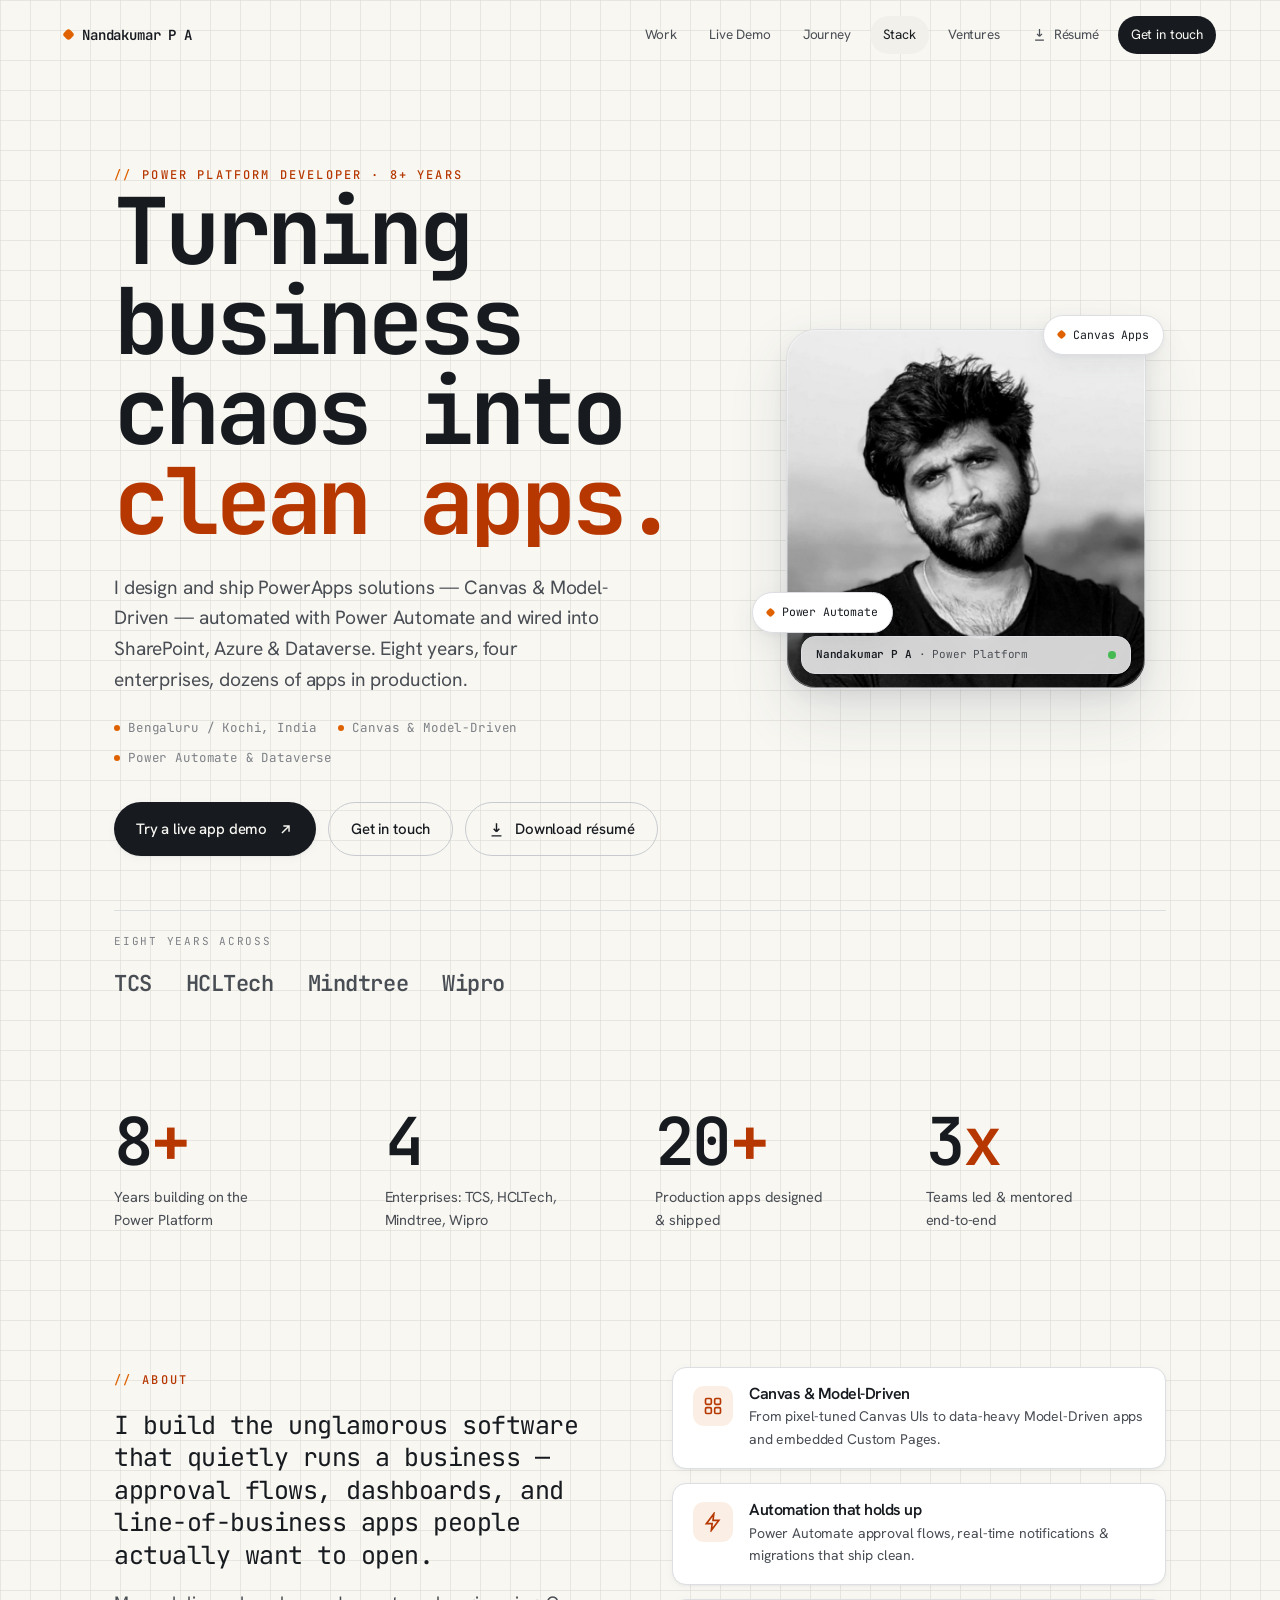
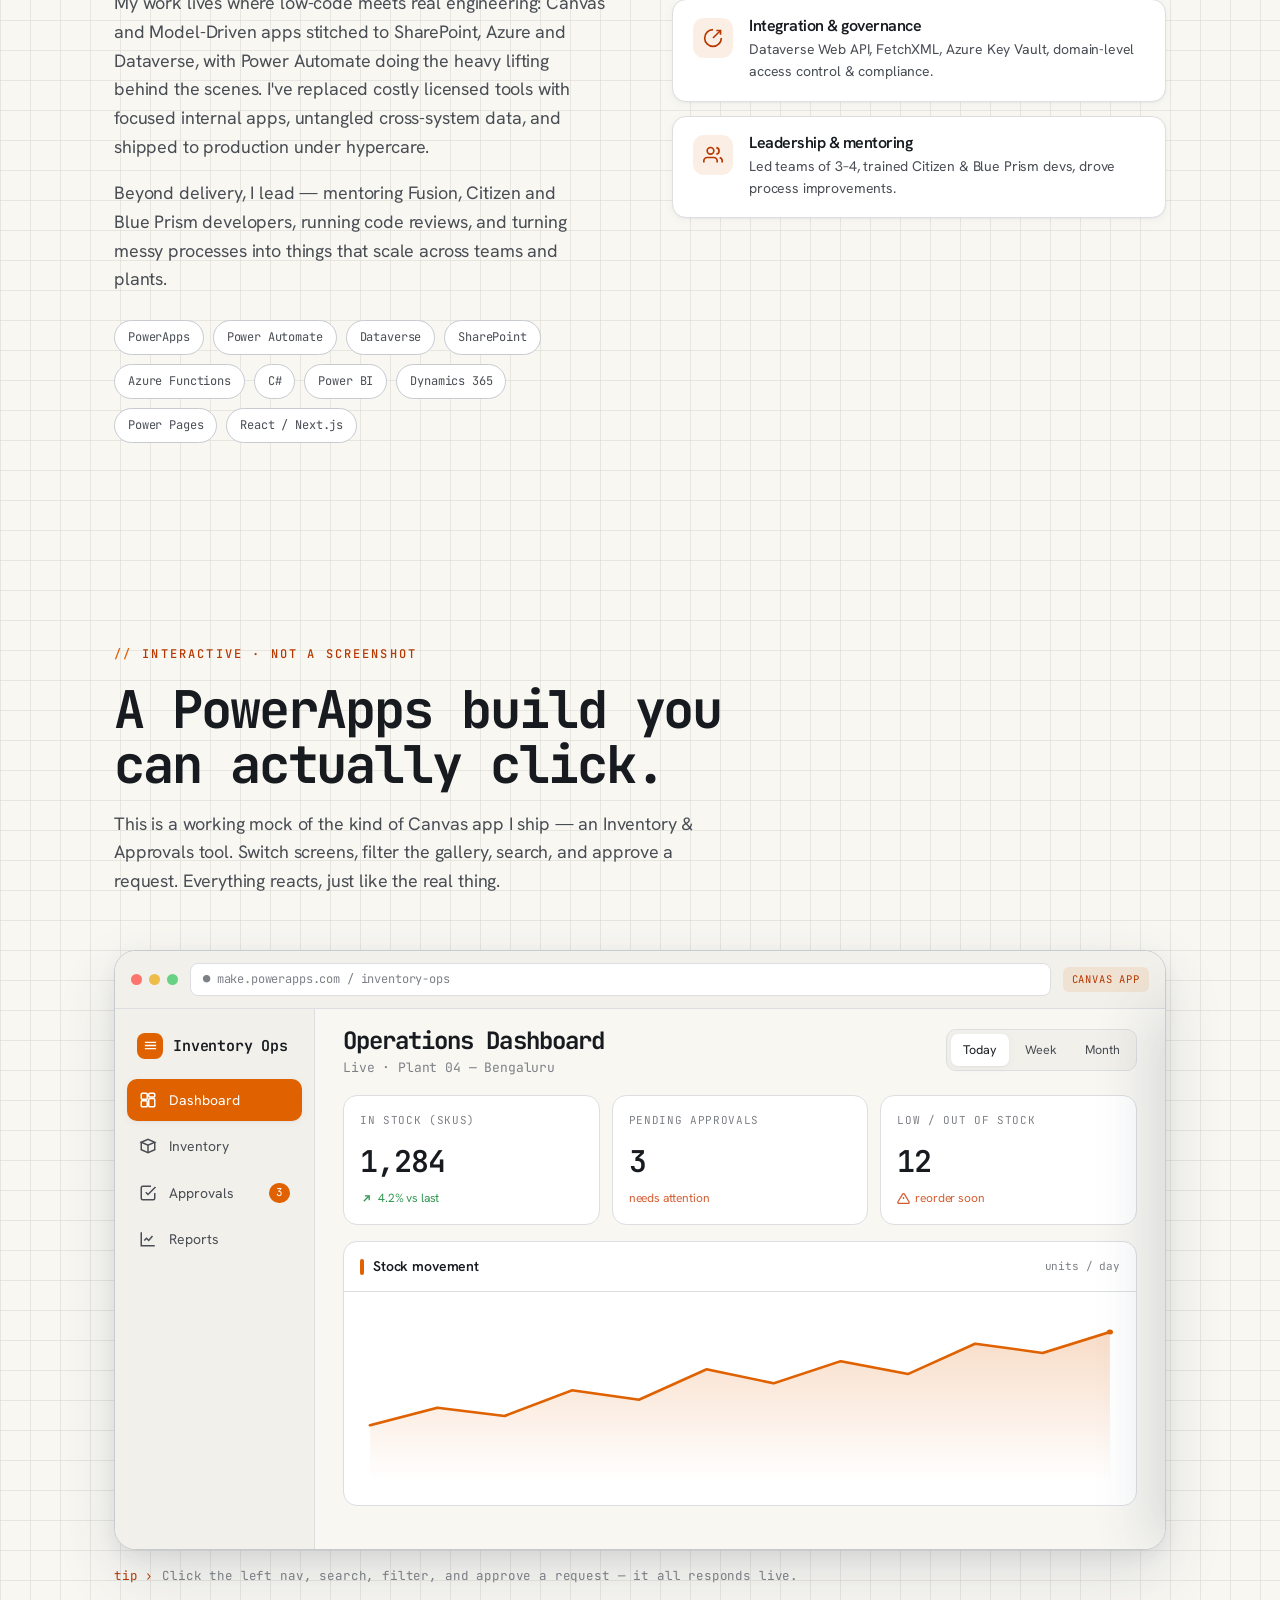
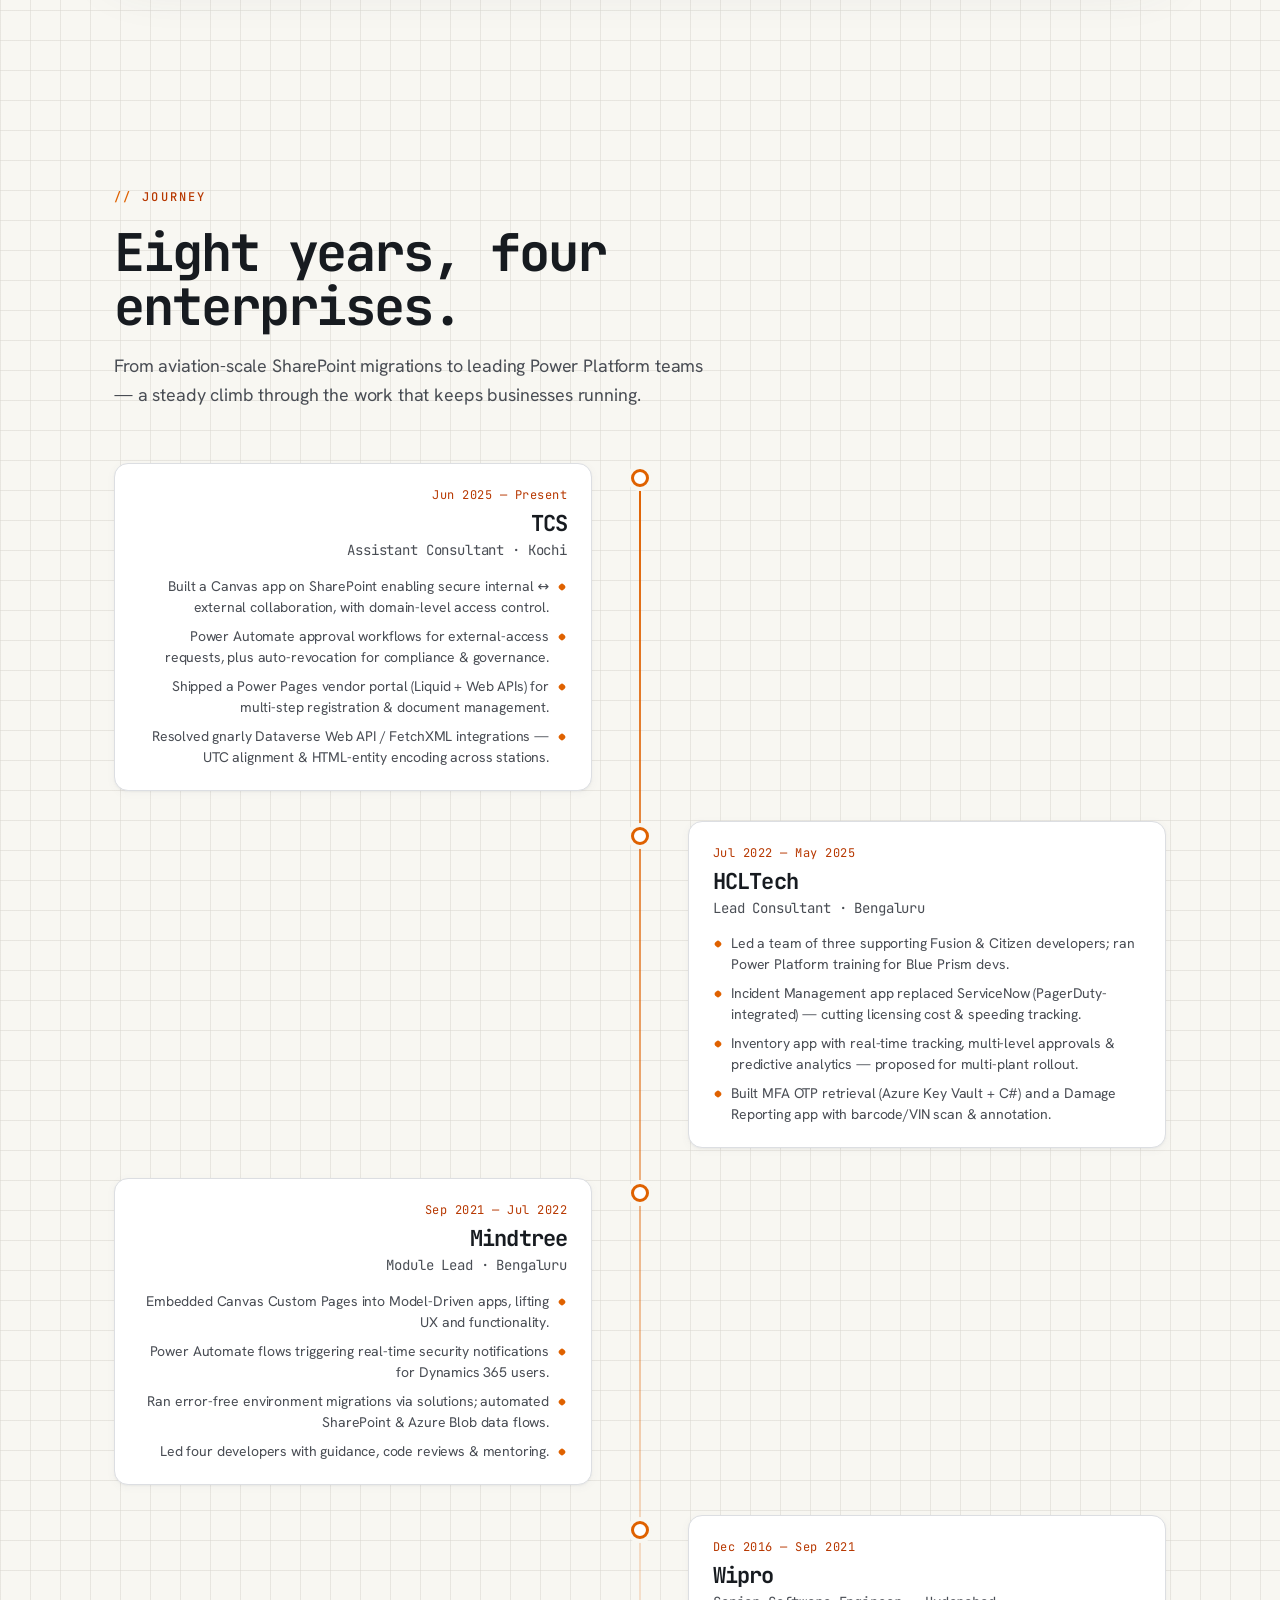
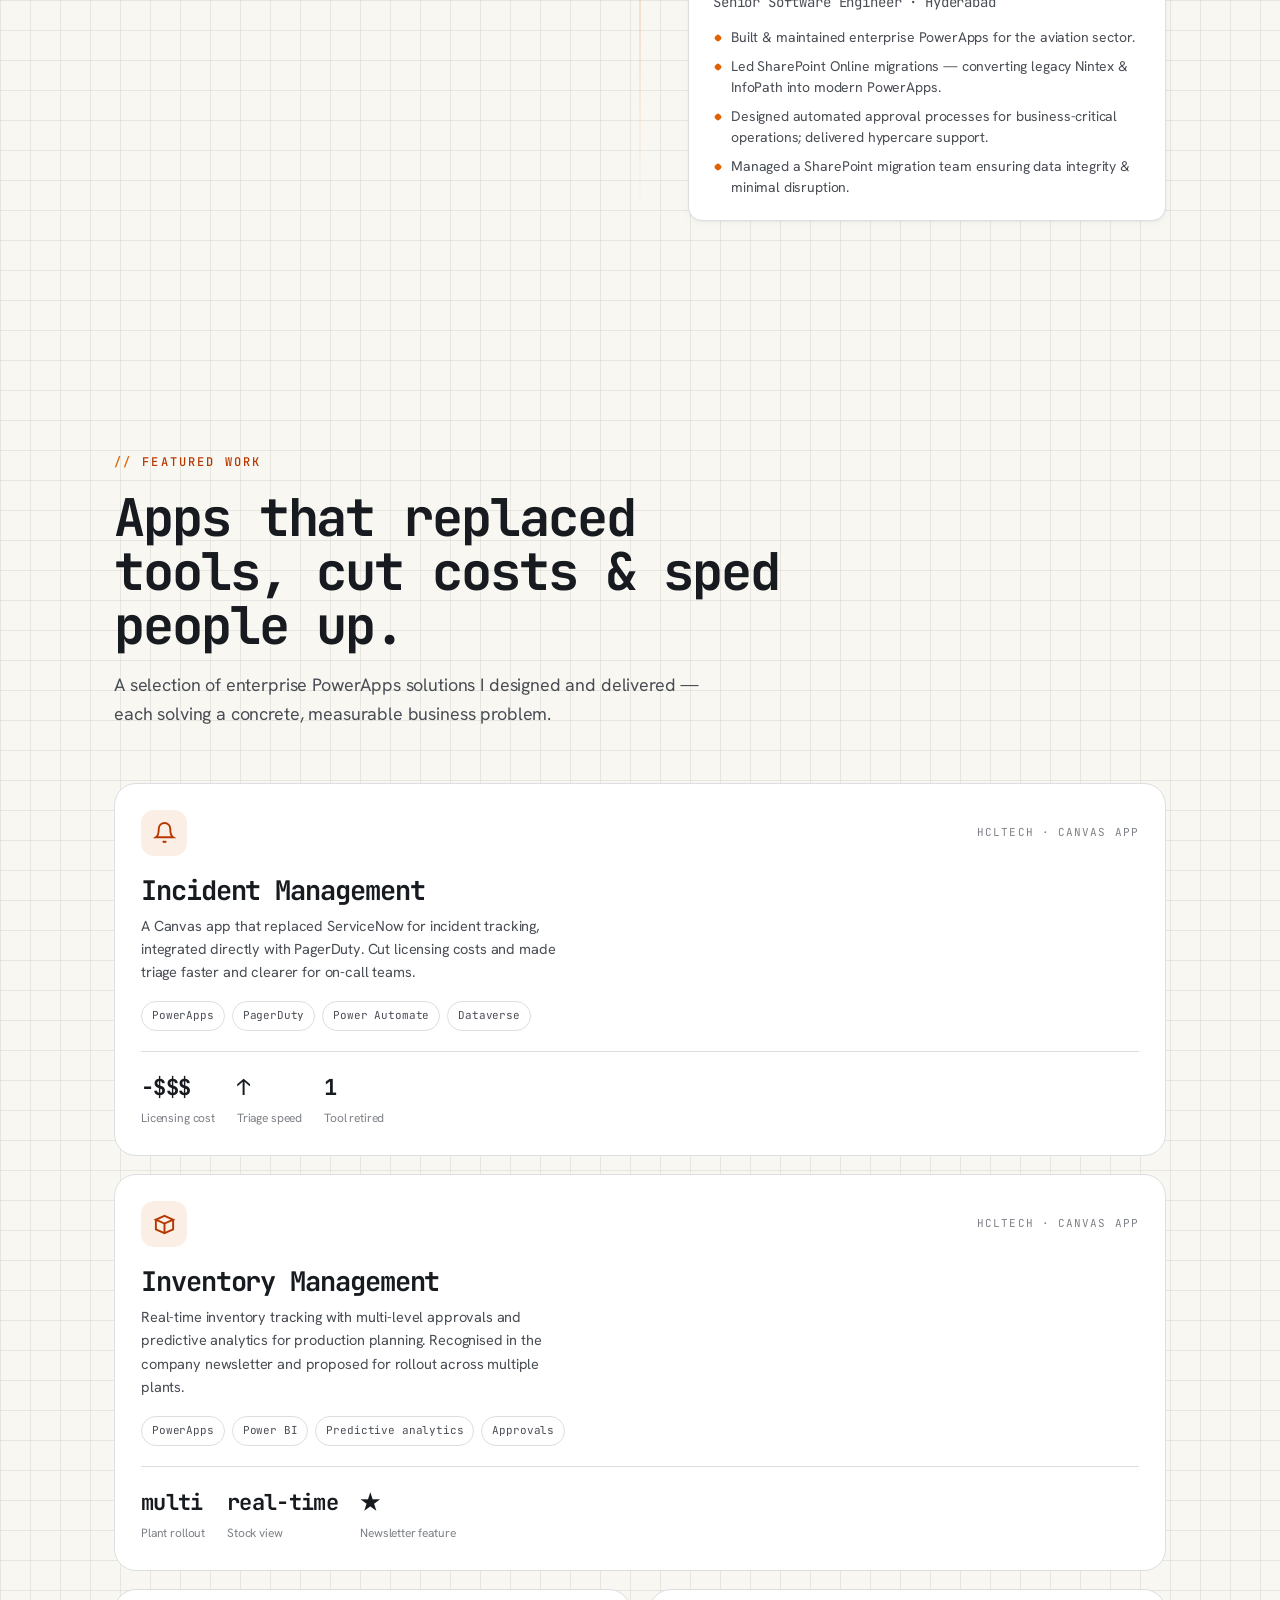
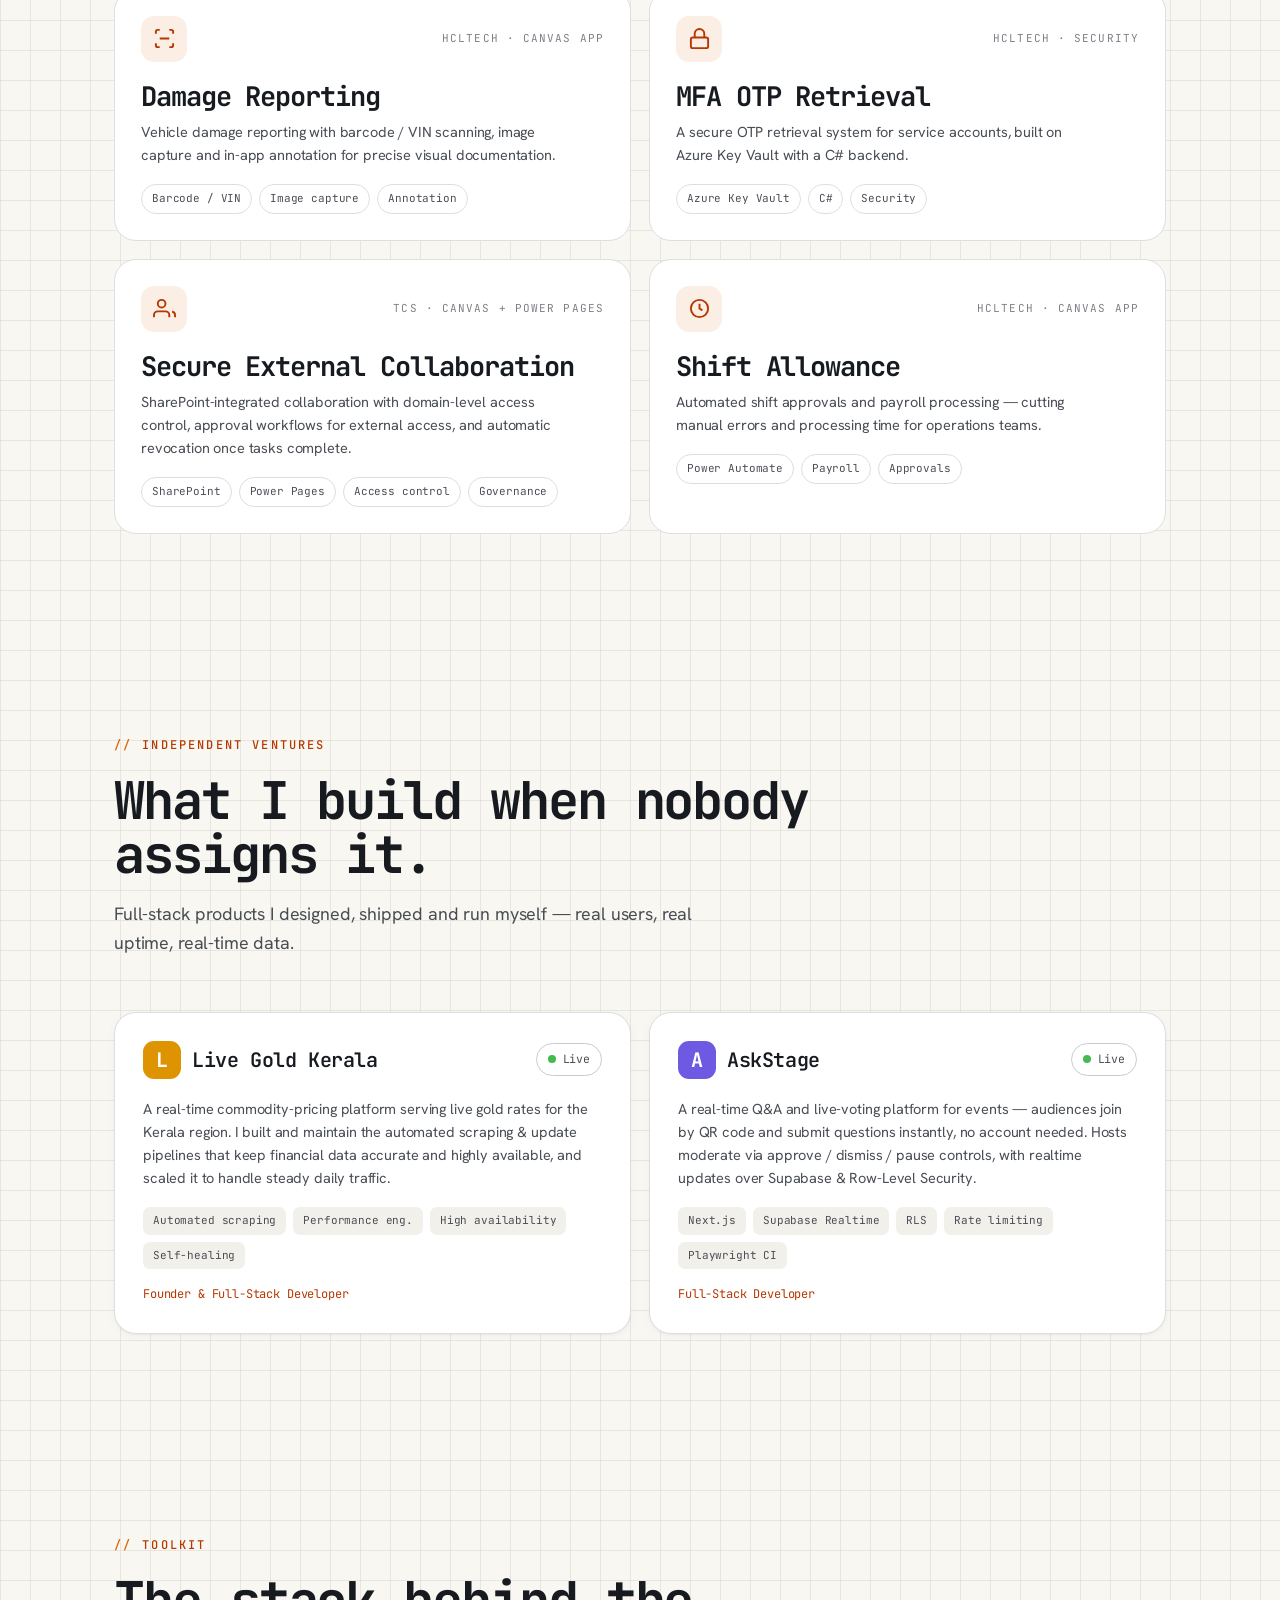
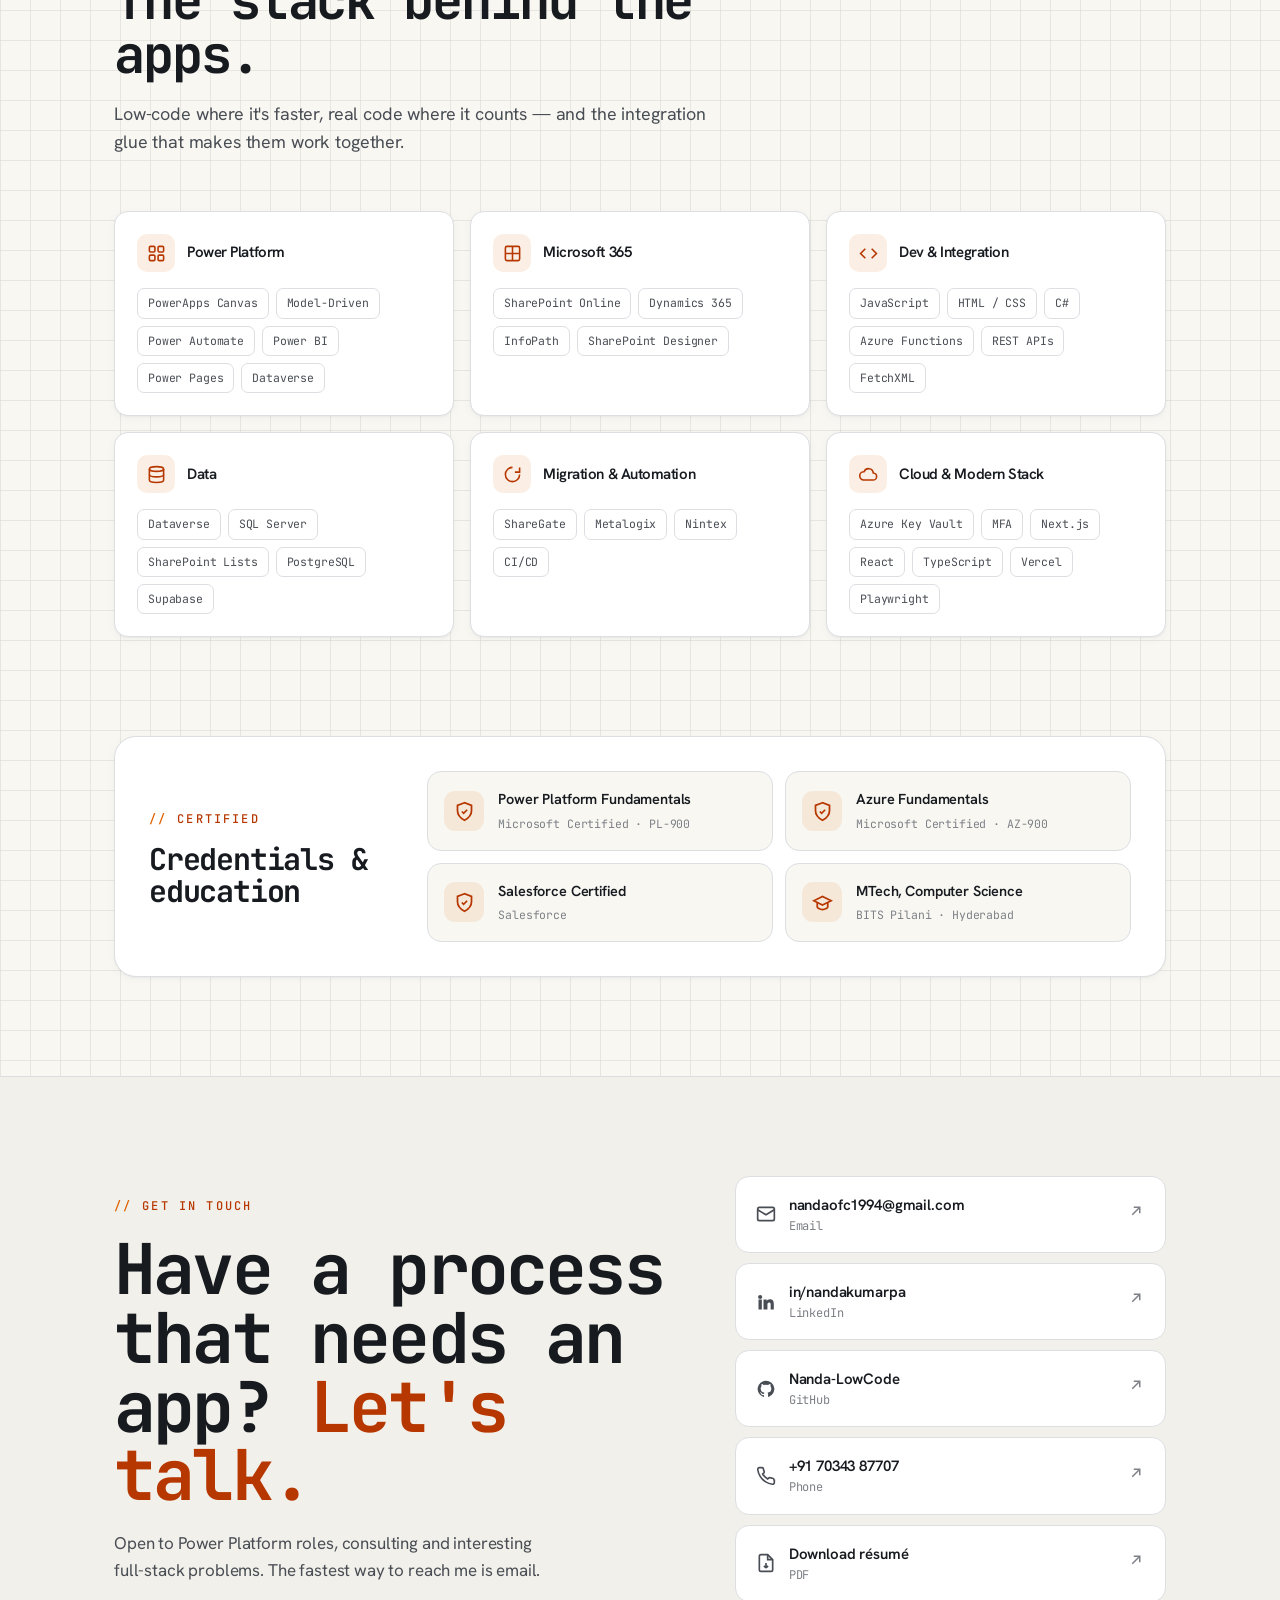
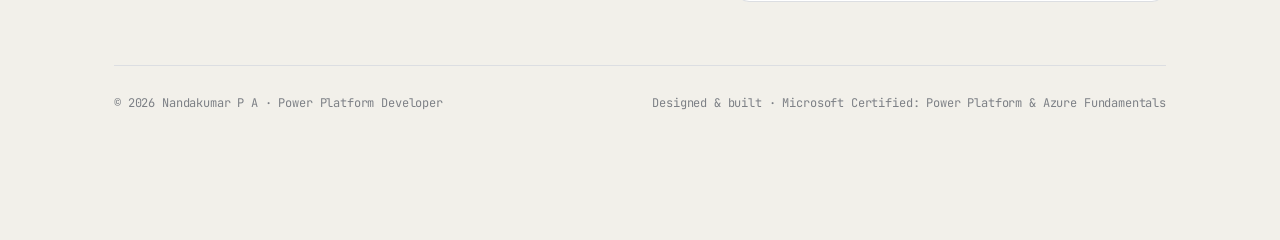
==== index.html @ 06903744 "Add index.html for Vercel entry point" ====
<!DOCTYPE html>
<html lang="en" data-theme="console">
<head>
<meta charset="UTF-8" />
<meta name="viewport" content="width=device-width, initial-scale=1.0" />
<title>Nandakumar P A — Power Platform Developer</title>
<meta name="description" content="Nandakumar P A — Power Platform developer with 8+ years building Canvas & Model-Driven PowerApps, Power Automate flows, and integrations across SharePoint, Azure & Dataverse. Turning business chaos into clean apps." />
<meta name="author" content="Nandakumar P A" />
<link rel="icon" type="image/svg+xml" href="assets/favicon.svg" />
<meta name="theme-color" content="#1c1c21" />
<!-- Open Graph / social -->
<meta property="og:type" content="website" />
<meta property="og:title" content="Nandakumar P A — Power Platform Developer" />
<meta property="og:description" content="8+ years building Canvas & Model-Driven PowerApps, Power Automate flows, and integrations across SharePoint, Azure & Dataverse." />
<meta property="og:image" content="assets/og.png" />
<meta property="og:image:width" content="1200" />
<meta property="og:image:height" content="630" />
<meta name="twitter:card" content="summary_large_image" />
<meta name="twitter:title" content="Nandakumar P A — Power Platform Developer" />
<meta name="twitter:description" content="Turning business chaos into clean apps. 8+ years on the Power Platform." />
<meta name="twitter:image" content="assets/og.png" />
<link rel="preconnect" href="https://fonts.googleapis.com" />
<link rel="preconnect" href="https://fonts.gstatic.com" crossorigin />
<link href="https://fonts.googleapis.com/css2?family=Space+Grotesk:wght@400;500;600;700&family=Hanken+Grotesk:wght@400;500;600;700&family=JetBrains+Mono:wght@400;500;600&display=swap" rel="stylesheet" />
<link rel="stylesheet" href="styles.css" />
</head>
<body>

<div class="scroll-progress" id="progress"></div>

<!-- NAV -->
<header class="nav" id="nav">
  <a class="brand" href="#top"><span class="dot"></span>Nandakumar P A</a>
  <nav class="nav-links">
    <a href="#work">Work</a>
    <a href="#demo">Live Demo</a>
    <a href="#journey">Journey</a>
    <a href="#stack">Stack</a>
    <a href="#ventures">Ventures</a>
    <a href="assets/Nandakumar-PA-Resume.pdf" download class="resume-link"><svg viewBox="0 0 24 24" fill="none" stroke="currentColor" stroke-width="2"><path d="M12 3v12m0 0 4-4m-4 4-4-4M5 21h14"/></svg>Résumé</a>
    <a href="#contact" class="cta">Get in touch</a>
  </nav>
</header>

<main id="top">

<!-- HERO -->
<section class="hero wrap" data-screen-label="Hero" id="hero">
  <div class="hero-grid">
    <div class="hero-copy">
      <span class="eyebrow">Power Platform Developer · 8+ years</span>
      <h1>
        <span class="ln"><span>Turning business</span></span>
        <span class="ln"><span>chaos into</span></span>
        <span class="ln"><span><em>clean apps.</em></span></span>
      </h1>
      <p class="hero-sub">I design and ship PowerApps solutions — Canvas &amp; Model-Driven — automated with Power Automate and wired into SharePoint, Azure &amp; Dataverse. Eight years, four enterprises, dozens of apps in production.</p>
      <div class="hero-meta">
        <span>Bengaluru / Kochi, India</span>
        <span>Canvas &amp; Model-Driven</span>
        <span>Power Automate &amp; Dataverse</span>
      </div>
      <div class="hero-actions">
        <a href="#demo" class="btn btn-primary">Try a live app demo
          <svg class="arr" viewBox="0 0 24 24" fill="none" stroke="currentColor" stroke-width="2"><path d="M7 17 17 7M9 7h8v8"/></svg>
        </a>
        <a href="#contact" class="btn btn-ghost">Get in touch</a>
        <a href="assets/Nandakumar-PA-Resume.pdf" download class="btn btn-ghost">
          <svg viewBox="0 0 24 24" fill="none" stroke="currentColor" stroke-width="2"><path d="M12 3v12m0 0 4-4m-4 4-4-4M5 21h14"/></svg>
          Download résumé
        </a>
      </div>
    </div>

    <div class="portrait-wrap">
      <div class="portrait">
        <img src="assets/portrait.png" alt="Portrait of Nandakumar P A" />
        <div class="portrait-tag">
          <span><b>Nandakumar P A</b> · Power Platform</span>
          <span class="pulse" aria-hidden="true"></span>
        </div>
      </div>
      <div class="float-badge fb-1"><span class="d"></span>Canvas Apps</div>
      <div class="float-badge fb-2"><span class="d"></span>Power Automate</div>
    </div>
  </div>

  <div class="trust rv">
    <div class="lab">Eight years across</div>
    <div class="trust-row">
      <span>TCS</span><span>HCLTech</span><span>Mindtree</span><span>Wipro</span>
    </div>
  </div>
</section>

<!-- STATS -->
<section class="section wrap" style="padding-block: clamp(20px,4vh,46px)">
  <div class="stats">
    <div class="stat rv"><div class="n" data-count="8" data-suffix="+">0</div><div class="l">Years building on the Power Platform</div></div>
    <div class="stat rv rv-d1"><div class="n" data-count="4">0</div><div class="l">Enterprises: TCS, HCLTech, Mindtree, Wipro</div></div>
    <div class="stat rv rv-d2"><div class="n" data-count="20" data-suffix="+">0</div><div class="l">Production apps designed &amp; shipped</div></div>
    <div class="stat rv rv-d3"><div class="n" data-count="3" data-suffix="x">0</div><div class="l">Teams led &amp; mentored end-to-end</div></div>
  </div>
</section>

<!-- ABOUT -->
<section class="section wrap" id="about" data-screen-label="About">
  <div class="about-grid">
    <div class="about-body rv">
      <span class="eyebrow">About</span>
      <p class="lead" style="margin-top:18px">I build the unglamorous software that quietly runs a business — approval flows, dashboards, and line-of-business apps people actually want to open.</p>
      <p>My work lives where low-code meets real engineering: Canvas and Model-Driven apps stitched to SharePoint, Azure and Dataverse, with Power Automate doing the heavy lifting behind the scenes. I've replaced costly licensed tools with focused internal apps, untangled cross-system data, and shipped to production under hypercare.</p>
      <p>Beyond delivery, I lead — mentoring Fusion, Citizen and Blue&nbsp;Prism developers, running code reviews, and turning messy processes into things that scale across teams and plants.</p>
      <div class="chips">
        <span class="chip">PowerApps</span><span class="chip">Power Automate</span><span class="chip">Dataverse</span><span class="chip">SharePoint</span><span class="chip">Azure Functions</span><span class="chip">C#</span><span class="chip">Power BI</span><span class="chip">Dynamics 365</span><span class="chip">Power Pages</span><span class="chip">React / Next.js</span>
      </div>
    </div>
    <div class="facts rv rv-d2">
      <div class="fact">
        <div class="ic"><svg viewBox="0 0 24 24" fill="none" stroke="currentColor" stroke-width="2"><rect x="3" y="3" width="7" height="7" rx="1.5"/><rect x="14" y="3" width="7" height="7" rx="1.5"/><rect x="3" y="14" width="7" height="7" rx="1.5"/><rect x="14" y="14" width="7" height="7" rx="1.5"/></svg></div>
        <div><h4>Canvas &amp; Model-Driven</h4><p>From pixel-tuned Canvas UIs to data-heavy Model-Driven apps and embedded Custom Pages.</p></div>
      </div>
      <div class="fact">
        <div class="ic"><svg viewBox="0 0 24 24" fill="none" stroke="currentColor" stroke-width="2"><path d="M13 2 4 14h7l-1 8 9-12h-7l1-8Z"/></svg></div>
        <div><h4>Automation that holds up</h4><p>Power Automate approval flows, real-time notifications &amp; migrations that ship clean.</p></div>
      </div>
      <div class="fact">
        <div class="ic"><svg viewBox="0 0 24 24" fill="none" stroke="currentColor" stroke-width="2"><path d="M12 2a10 10 0 1 0 10 10"/><path d="M12 12 21 3"/><path d="M16 3h5v5"/></svg></div>
        <div><h4>Integration &amp; governance</h4><p>Dataverse Web API, FetchXML, Azure Key Vault, domain-level access control &amp; compliance.</p></div>
      </div>
      <div class="fact">
        <div class="ic"><svg viewBox="0 0 24 24" fill="none" stroke="currentColor" stroke-width="2"><path d="M17 21v-2a4 4 0 0 0-4-4H5a4 4 0 0 0-4 4v2"/><circle cx="9" cy="7" r="4"/><path d="M23 21v-2a4 4 0 0 0-3-3.87M16 3.13A4 4 0 0 1 16 11"/></svg></div>
        <div><h4>Leadership &amp; mentoring</h4><p>Led teams of 3–4, trained Citizen &amp; Blue Prism devs, drove process improvements.</p></div>
      </div>
    </div>
  </div>
</section>

<!-- APP DEMO -->
<section class="section wrap" id="demo" data-screen-label="Live Demo">
  <div class="section-head rv">
    <span class="eyebrow">Interactive · not a screenshot</span>
    <h2>A PowerApps build you can actually click.</h2>
    <p>This is a working mock of the kind of Canvas app I ship — an Inventory &amp; Approvals tool. Switch screens, filter the gallery, search, and approve a request. Everything reacts, just like the real thing.</p>
  </div>

  <div class="demo-shell rv rv-d1">
    <div class="demo-frame">
      <div class="demo-bar">
        <div class="dots"><i></i><i></i><i></i></div>
        <div class="demo-url">●
make.powerapps.com / inventory-ops</div>
        <span class="demo-chip">Canvas App</span>
      </div>

      <div class="fxbar">
        <span class="fx">fx</span>
        <span class="code"><span class="k">Filter</span>(Inventory, Status = pillFilter.Selected && SearchText in Name)</span>
      </div>

      <div class="app">
        <!-- left rail -->
        <aside class="app-rail" id="appRail">
          <div class="logo"><span class="sq"><svg viewBox="0 0 24 24" fill="none" stroke="currentColor" stroke-width="2.2"><path d="M3 7h18M3 12h18M3 17h18"/></svg></span><span class="txt">Inventory&nbsp;Ops</span></div>
          <button class="nav-item active" data-screen="dash"><svg viewBox="0 0 24 24" fill="none" stroke="currentColor" stroke-width="2"><rect x="3" y="3" width="8" height="8" rx="1.5"/><rect x="13" y="3" width="8" height="5" rx="1.5"/><rect x="13" y="10" width="8" height="11" rx="1.5"/><rect x="3" y="13" width="8" height="8" rx="1.5"/></svg><span class="txt">Dashboard</span></button>
          <button class="nav-item" data-screen="stock"><svg viewBox="0 0 24 24" fill="none" stroke="currentColor" stroke-width="2"><path d="M3 7l9-4 9 4-9 4-9-4Z"/><path d="M3 7v10l9 4 9-4V7"/><path d="M12 11v10"/></svg><span class="txt">Inventory</span></button>
          <button class="nav-item" data-screen="appr"><svg viewBox="0 0 24 24" fill="none" stroke="currentColor" stroke-width="2"><path d="M9 11l3 3L22 4"/><path d="M21 12v7a2 2 0 0 1-2 2H5a2 2 0 0 1-2-2V5a2 2 0 0 1 2-2h11"/></svg><span class="txt">Approvals</span><span class="txt" id="apprCount" style="margin-left:auto;font-family:var(--font-mono);font-size:11px;background:var(--accent);color:var(--accent-fg);border-radius:999px;padding:1px 7px">3</span></button>
          <button class="nav-item" data-screen="reports"><svg viewBox="0 0 24 24" fill="none" stroke="currentColor" stroke-width="2"><path d="M3 3v18h18"/><path d="M7 14l3-3 3 3 5-6"/></svg><span class="txt">Reports</span></button>
        </aside>

        <!-- main -->
        <div class="app-main">
          <!-- DASHBOARD -->
          <div class="screen show" data-pane="dash">
            <div class="app-head">
              <div><h3>Operations Dashboard</h3><div class="sub">Live · Plant 04 — Bengaluru</div></div>
              <div class="seg" data-seg="range"><button class="on" data-r="today">Today</button><button data-r="week">Week</button><button data-r="month">Month</button></div>
            </div>
            <div class="kpis">
              <div class="kpi"><div class="t">In Stock (SKUs)</div><div class="v" data-kdash="stock">1,284</div><div class="d"><svg viewBox="0 0 24 24" fill="none" stroke="currentColor" stroke-width="2.4" style="width:13px;height:13px"><path d="M7 17 17 7M9 7h8v8"/></svg> 4.2% vs last</div></div>
              <div class="kpi"><div class="t">Pending Approvals</div><div class="v" data-kdash="pend">3</div><div class="d warn">needs attention</div></div>
              <div class="kpi"><div class="t">Low / Out of stock</div><div class="v" data-kdash="low">12</div><div class="d warn"><svg viewBox="0 0 24 24" fill="none" stroke="currentColor" stroke-width="2.4" style="width:13px;height:13px"><path d="M12 9v4M12 17h.01M10.3 3.9 1.8 18a2 2 0 0 0 1.7 3h17a2 2 0 0 0 1.7-3L13.7 3.9a2 2 0 0 0-3.4 0Z"/></svg> reorder soon</div></div>
            </div>
            <div class="panel">
              <div class="panel-h"><span class="ttl"><span class="bar"></span>Stock movement</span><span style="font-family:var(--font-mono);font-size:11px;color:var(--ink-mute)">units / day</span></div>
              <div style="padding:18px 16px"><svg id="chart" viewBox="0 0 600 170" preserveAspectRatio="none" style="width:100%;height:170px"></svg></div>
            </div>
          </div>

          <!-- INVENTORY -->
          <div class="screen" data-pane="stock">
            <div class="app-head">
              <div><h3>Inventory</h3><div class="sub" id="stockCount">— items</div></div>
            </div>
            <div class="toolbar">
              <label class="search"><svg viewBox="0 0 24 24" fill="none" stroke="currentColor" stroke-width="2"><circle cx="11" cy="11" r="7"/><path d="m21 21-4.3-4.3"/></svg><input id="stockSearch" type="text" placeholder="Search SKU or part name…" /></label>
              <div class="filter-pills" id="stockFilters">
                <button class="fpill on" data-f="all">All</button>
                <button class="fpill" data-f="ok">In stock</button>
                <button class="fpill" data-f="low">Low</button>
                <button class="fpill" data-f="out">Out</button>
              </div>
            </div>
            <div class="panel"><div class="rows" id="stockRows"></div></div>
          </div>

          <!-- APPROVALS -->
          <div class="screen" data-pane="appr">
            <div class="app-head">
              <div><h3>Reorder Approvals</h3><div class="sub">Manager queue · multi-level</div></div>
            </div>
            <div class="panel"><div id="apprList"></div></div>
          </div>

          <!-- REPORTS -->
          <div class="screen" data-pane="reports">
            <div class="app-head">
              <div><h3>Predictive Reports</h3><div class="sub">Reorder forecast · next 14 days</div></div>
            </div>
            <div class="kpis">
              <div class="kpi"><div class="t">Forecast accuracy</div><div class="v">92<span style="font-size:18px">%</span></div><div class="d">model v3</div></div>
              <div class="kpi"><div class="t">Suggested reorders</div><div class="v">7</div><div class="d warn">review</div></div>
              <div class="kpi"><div class="t">Est. stockout risk</div><div class="v">Low</div><div class="d">stable</div></div>
            </div>
            <div class="panel">
              <div class="panel-h"><span class="ttl"><span class="bar"></span>Demand by category</span></div>
              <div id="bars" style="padding:18px 16px;display:flex;flex-direction:column;gap:12px"></div>
            </div>
          </div>

          <div class="toast" id="toast"><svg viewBox="0 0 24 24" fill="none" stroke="currentColor" stroke-width="2.4"><path d="M20 6 9 17l-5-5"/></svg><span id="toastMsg">Done</span></div>

          <!-- slide-in detail drawer -->
          <div class="drawer-scrim" id="scrim"></div>
          <aside class="drawer" id="drawer" aria-hidden="true">
            <div class="drawer-h">
              <span class="drawer-kicker">SKU Detail</span>
              <button class="drawer-x" id="drawerX" aria-label="Close"><svg viewBox="0 0 24 24" fill="none" stroke="currentColor" stroke-width="2"><path d="M18 6 6 18M6 6l12 12"/></svg></button>
            </div>
            <div class="drawer-body" id="drawerBody"></div>
          </aside>
        </div>
      </div>
    </div>
    <div class="demo-note"><span class="k">tip ›</span> Click the left nav, search, filter, and approve a request — it all responds live.</div>
  </div>
</section>

<!-- TIMELINE / JOURNEY -->
<section class="section wrap" id="journey" data-screen-label="Journey">
  <div class="section-head rv">
    <span class="eyebrow">Journey</span>
    <h2>Eight years, four enterprises.</h2>
    <p>From aviation-scale SharePoint migrations to leading Power Platform teams — a steady climb through the work that keeps businesses running.</p>
  </div>
  <div class="tl" id="timeline"></div>
</section>

<!-- PROJECTS -->
<section class="section wrap" id="work" data-screen-label="Work">
  <div class="section-head rv">
    <span class="eyebrow">Featured work</span>
    <h2>Apps that replaced tools, cut costs &amp; sped people up.</h2>
    <p>A selection of enterprise PowerApps solutions I designed and delivered — each solving a concrete, measurable business problem.</p>
  </div>
  <div class="proj-grid" id="projGrid"></div>
</section>

<!-- VENTURES -->
<section class="section wrap" id="ventures" data-screen-label="Ventures">
  <div class="section-head rv">
    <span class="eyebrow">Independent ventures</span>
    <h2>What I build when nobody assigns it.</h2>
    <p>Full-stack products I designed, shipped and run myself — real users, real uptime, real-time data.</p>
  </div>
  <div class="vent-grid">
    <div class="vent rv">
      <div class="vent-head">
        <div class="vent-logo"><span class="g" style="background:oklch(0.72 0.16 75)">L</span>Live Gold Kerala</div>
        <a class="vent-live" href="https://www.livegoldkerala.com/" target="_blank" rel="noopener"><span class="pulse"></span>Live</a>
      </div>
      <p>A real-time commodity-pricing platform serving live gold rates for the Kerala region. I built and maintain the automated scraping &amp; update pipelines that keep financial data accurate and highly available, and scaled it to handle steady daily traffic.</p>
      <div class="vent-meta"><span>Automated scraping</span><span>Performance eng.</span><span>High availability</span><span>Self-healing</span></div>
      <div class="role">Founder &amp; Full-Stack Developer</div>
    </div>
    <div class="vent rv rv-d1">
      <div class="vent-head">
        <div class="vent-logo"><span class="g" style="background:oklch(0.56 0.20 285)">A</span>AskStage</div>
        <a class="vent-live" href="https://askstage.vercel.app/" target="_blank" rel="noopener"><span class="pulse"></span>Live</a>
      </div>
      <p>A real-time Q&amp;A and live-voting platform for events — audiences join by QR code and submit questions instantly, no account needed. Hosts moderate via approve / dismiss / pause controls, with realtime updates over Supabase &amp; Row-Level Security.</p>
      <div class="vent-meta"><span>Next.js</span><span>Supabase Realtime</span><span>RLS</span><span>Rate limiting</span><span>Playwright CI</span></div>
      <div class="role">Full-Stack Developer</div>
    </div>
  </div>
</section>

<!-- SKILLS / STACK -->
<section class="section wrap" id="stack" data-screen-label="Stack">
  <div class="section-head rv">
    <span class="eyebrow">Toolkit</span>
    <h2>The stack behind the apps.</h2>
    <p>Low-code where it's faster, real code where it counts — and the integration glue that makes them work together.</p>
  </div>
  <div class="stack-grid" id="stackGrid"></div>
</section>

<!-- CERTIFICATIONS -->
<section class="section wrap" id="certs" data-screen-label="Certifications" style="padding-top:0">
  <div class="cert-band rv">
    <div class="cert-intro">
      <span class="eyebrow">Certified</span>
      <h3>Credentials &amp; education</h3>
    </div>
    <div class="cert-list">
      <div class="cert"><span class="cert-ic"><svg viewBox="0 0 24 24" fill="none" stroke="currentColor" stroke-width="2"><path d="M12 2 4 5v6c0 5 3.5 8.5 8 11 4.5-2.5 8-6 8-11V5l-8-3Z"/><path d="m9 12 2 2 4-4"/></svg></span><div><b>Power Platform Fundamentals</b><small>Microsoft Certified · PL-900</small></div></div>
      <div class="cert"><span class="cert-ic"><svg viewBox="0 0 24 24" fill="none" stroke="currentColor" stroke-width="2"><path d="M12 2 4 5v6c0 5 3.5 8.5 8 11 4.5-2.5 8-6 8-11V5l-8-3Z"/><path d="m9 12 2 2 4-4"/></svg></span><div><b>Azure Fundamentals</b><small>Microsoft Certified · AZ-900</small></div></div>
      <div class="cert"><span class="cert-ic"><svg viewBox="0 0 24 24" fill="none" stroke="currentColor" stroke-width="2"><path d="M12 2 4 5v6c0 5 3.5 8.5 8 11 4.5-2.5 8-6 8-11V5l-8-3Z"/><path d="m9 12 2 2 4-4"/></svg></span><div><b>Salesforce Certified</b><small>Salesforce</small></div></div>
      <div class="cert"><span class="cert-ic"><svg viewBox="0 0 24 24" fill="none" stroke="currentColor" stroke-width="2"><path d="M22 10 12 5 2 10l10 5 10-5Z"/><path d="M6 12v5c0 1 2.7 3 6 3s6-2 6-3v-5"/></svg></span><div><b>MTech, Computer Science</b><small>BITS Pilani · Hyderabad</small></div></div>
    </div>
  </div>
</section>

</main>
<footer class="contact" id="contact" data-screen-label="Contact">
  <div class="section wrap">
    <div class="contact-inner">
      <div class="rv">
        <span class="eyebrow">Get in touch</span>
        <h2 style="margin-top:18px">Have a process that needs an app? <a href="mailto:nandaofc1994@gmail.com">Let's talk.</a></h2>
        <p class="lead">Open to Power Platform roles, consulting and interesting full-stack problems. The fastest way to reach me is email.</p>
      </div>
      <div class="links-list rv rv-d1">
        <a class="link-row" href="mailto:nandaofc1994@gmail.com">
          <span class="lt"><svg viewBox="0 0 24 24" fill="none" stroke="currentColor" stroke-width="2"><rect x="2" y="4" width="20" height="16" rx="2"/><path d="m22 7-10 6L2 7"/></svg><span><b>nandaofc1994@gmail.com</b><small>Email</small></span></span>
          <span class="arr2"><svg viewBox="0 0 24 24" fill="none" stroke="currentColor" stroke-width="2" style="width:18px;height:18px"><path d="M7 17 17 7M9 7h8v8"/></svg></span>
        </a>
        <a class="link-row" href="https://www.linkedin.com/in/nandakumarpa/" target="_blank" rel="noopener">
          <span class="lt"><svg viewBox="0 0 24 24" fill="currentColor"><path d="M4.98 3.5a2.5 2.5 0 1 0 0 5 2.5 2.5 0 0 0 0-5ZM3 9h4v12H3zM9 9h3.8v1.7h.05c.53-1 1.83-2.05 3.77-2.05 4 0 4.75 2.65 4.75 6.1V21H17.6v-5.4c0-1.3-.02-2.95-1.8-2.95-1.8 0-2.07 1.4-2.07 2.86V21H9z"/></svg><span><b>in/nandakumarpa</b><small>LinkedIn</small></span></span>
          <span class="arr2"><svg viewBox="0 0 24 24" fill="none" stroke="currentColor" stroke-width="2" style="width:18px;height:18px"><path d="M7 17 17 7M9 7h8v8"/></svg></span>
        </a>
        <a class="link-row" href="https://github.com/Nanda-LowCode" target="_blank" rel="noopener">
          <span class="lt"><svg viewBox="0 0 24 24" fill="currentColor"><path d="M12 2A10 10 0 0 0 8.84 21.5c.5.08.66-.22.66-.48v-1.7c-2.78.6-3.37-1.34-3.37-1.34-.45-1.16-1.1-1.47-1.1-1.47-.9-.62.07-.6.07-.6 1 .07 1.53 1.03 1.53 1.03.9 1.52 2.34 1.08 2.91.83.1-.65.35-1.09.63-1.34-2.22-.25-4.55-1.11-4.55-4.94 0-1.09.39-1.98 1.03-2.68-.1-.25-.45-1.27.1-2.65 0 0 .84-.27 2.75 1.02a9.5 9.5 0 0 1 5 0c1.9-1.29 2.74-1.02 2.74-1.02.55 1.38.2 2.4.1 2.65.64.7 1.03 1.59 1.03 2.68 0 3.84-2.34 4.69-4.57 4.93.36.31.68.92.68 1.85v2.74c0 .27.16.57.67.48A10 10 0 0 0 12 2Z"/></svg><span><b>Nanda-LowCode</b><small>GitHub</small></span></span>
          <span class="arr2"><svg viewBox="0 0 24 24" fill="none" stroke="currentColor" stroke-width="2" style="width:18px;height:18px"><path d="M7 17 17 7M9 7h8v8"/></svg></span>
        </a>
        <a class="link-row" href="tel:+917034387707">
          <span class="lt"><svg viewBox="0 0 24 24" fill="none" stroke="currentColor" stroke-width="2"><path d="M22 16.9v3a2 2 0 0 1-2.2 2 19.8 19.8 0 0 1-8.6-3.1 19.5 19.5 0 0 1-6-6 19.8 19.8 0 0 1-3.1-8.6A2 2 0 0 1 4 2h3a2 2 0 0 1 2 1.7c.1.9.4 1.8.7 2.7a2 2 0 0 1-.5 2.1L8 9.6a16 16 0 0 0 6 6l1.1-1.1a2 2 0 0 1 2.1-.5c.9.3 1.8.6 2.7.7a2 2 0 0 1 1.7 2Z"/></svg><span><b>+91 70343 87707</b><small>Phone</small></span></span>
          <span class="arr2"><svg viewBox="0 0 24 24" fill="none" stroke="currentColor" stroke-width="2" style="width:18px;height:18px"><path d="M7 17 17 7M9 7h8v8"/></svg></span>
        </a>
        <a class="link-row" href="assets/Nandakumar-PA-Resume.pdf" download>
          <span class="lt"><svg viewBox="0 0 24 24" fill="none" stroke="currentColor" stroke-width="2"><path d="M14 2H6a2 2 0 0 0-2 2v16a2 2 0 0 0 2 2h12a2 2 0 0 0 2-2V8Z"/><path d="M14 2v6h6"/><path d="M12 18v-6m0 6 2.5-2.5M12 18l-2.5-2.5"/></svg><span><b>Download résumé</b><small>PDF</small></span></span>
          <span class="arr2"><svg viewBox="0 0 24 24" fill="none" stroke="currentColor" stroke-width="2" style="width:18px;height:18px"><path d="M7 17 17 7M9 7h8v8"/></svg></span>
        </a>
      </div>
    </div>
    <div class="footer-bottom">
      <span>© 2026 Nandakumar P A · Power Platform Developer</span>
      <span>Designed &amp; built · Microsoft Certified: Power Platform &amp; Azure Fundamentals</span>
    </div>
  </div>
</footer>

<script src="app.js"></script>
</body>
</html>
---- styles.css ----
/* ============================================================
   Nandakumar P A — Portfolio
   Light & airy · sleek/technical · single bold accent
   Three directions via [data-theme]: studio · console · canvas
   ============================================================ */

/* ---------- Reset ---------- */
*, *::before, *::after { box-sizing: border-box; margin: 0; padding: 0; }
html { scroll-behavior: smooth; -webkit-text-size-adjust: 100%; }
body { min-height: 100vh; overflow-x: hidden; }
img { display: block; max-width: 100%; }
a { color: inherit; text-decoration: none; }
button { font: inherit; color: inherit; background: none; border: none; cursor: pointer; }
:focus-visible { outline: 2px solid var(--accent); outline-offset: 3px; }

/* ============================================================
   THEME TOKENS
   ============================================================ */
:root {
  /* shared neutrals (light & airy, subtly toned) */
  --paper:    oklch(0.985 0.004 250);
  --paper-2:  oklch(0.965 0.005 250);
  --card:     oklch(1 0 0);
  --ink:      oklch(0.22 0.012 260);
  --ink-soft: oklch(0.42 0.012 260);
  --ink-mute: oklch(0.60 0.010 260);
  --line:     oklch(0.90 0.006 260);
  --line-2:   oklch(0.84 0.008 260);

  --r-sm: 8px;  --r-md: 14px;  --r-lg: 22px;  --r-xl: 30px;

  --maxw: 1180px;
  --pad: clamp(20px, 5vw, 64px);

  --shadow-sm: 0 1px 2px oklch(0.5 0.02 260 / .06), 0 2px 8px oklch(0.5 0.02 260 / .05);
  --shadow-md: 0 8px 24px oklch(0.45 0.03 260 / .08), 0 2px 6px oklch(0.45 0.03 260 / .05);
  --shadow-lg: 0 24px 60px oklch(0.4 0.04 260 / .14), 0 6px 18px oklch(0.4 0.04 260 / .08);

  --font-display: "Space Grotesk", system-ui, sans-serif;
  --font-body: "Hanken Grotesk", system-ui, sans-serif;
  --font-mono: "JetBrains Mono", ui-monospace, monospace;

  --ease: cubic-bezier(.22,.61,.36,1);
  --ease-out: cubic-bezier(.16,1,.3,1);

  /* default = studio */
  --accent:      oklch(0.55 0.20 256);
  --accent-2:    oklch(0.62 0.18 256);
  --accent-ink:  oklch(0.42 0.20 256);
  --accent-wash: oklch(0.55 0.20 256 / .08);
  --accent-fg:   #fff;
  --bg-motif: none;
  --bg-motif-size: 0;
}

[data-theme="studio"] {
  --accent:      oklch(0.55 0.21 256);
  --accent-2:    oklch(0.63 0.18 256);
  --accent-ink:  oklch(0.45 0.21 256);
  --accent-wash: oklch(0.55 0.21 256 / .08);
  --accent-fg:   #fff;
  --bg-motif: none;
  --bg-motif-size: 0;
}

[data-theme="console"] {
  --paper:    oklch(0.975 0.006 95);
  --paper-2:  oklch(0.955 0.008 95);
  --accent:      oklch(0.64 0.18 48);
  --accent-2:    oklch(0.70 0.16 55);
  --accent-ink:  oklch(0.52 0.18 45);
  --accent-wash: oklch(0.64 0.18 48 / .10);
  --accent-fg:   #fff;
  --font-display: "JetBrains Mono", ui-monospace, monospace;
  /* faint engineering grid */
  --bg-motif: linear-gradient(oklch(0.88 0.01 95 / .55) 1px, transparent 1px),
              linear-gradient(90deg, oklch(0.88 0.01 95 / .55) 1px, transparent 1px);
  --bg-motif-size: 30px 30px;
}

[data-theme="canvas"] {
  --paper:    oklch(0.985 0.006 300);
  --paper-2:  oklch(0.965 0.008 300);
  --accent:      oklch(0.56 0.22 300);
  --accent-2:    oklch(0.64 0.19 300);
  --accent-ink:  oklch(0.47 0.22 300);
  --accent-wash: oklch(0.56 0.22 300 / .08);
  --accent-fg:   #fff;
  /* low-code dotted canvas */
  --bg-motif: radial-gradient(oklch(0.80 0.02 300 / .7) 1.4px, transparent 1.4px);
  --bg-motif-size: 22px 22px;
}

/* ============================================================
   BASE
   ============================================================ */
body {
  font-family: var(--font-body);
  background: var(--paper);
  color: var(--ink);
  font-size: clamp(15px, 1.05vw, 17px);
  line-height: 1.6;
  letter-spacing: -0.01em;
  -webkit-font-smoothing: antialiased;
  background-image: var(--bg-motif);
  background-size: var(--bg-motif-size);
  transition: background-color .5s var(--ease), color .5s var(--ease);
}

.wrap { max-width: var(--maxw); margin-inline: auto; padding-inline: var(--pad); }

h1, h2, h3, h4 { font-family: var(--font-display); font-weight: 600; line-height: 1.04; letter-spacing: -0.03em; }
[data-theme="console"] h1, [data-theme="console"] h2, [data-theme="console"] h3 { letter-spacing: -0.04em; font-weight: 700; }

.eyebrow {
  font-family: var(--font-mono);
  font-size: 12px; font-weight: 500;
  letter-spacing: 0.18em; text-transform: uppercase;
  color: var(--accent-ink);
  display: inline-flex; align-items: center; gap: 10px;
}
.eyebrow::before {
  content: ""; width: 22px; height: 1px; background: var(--accent);
}
[data-theme="console"] .eyebrow::before { content: "//"; width: auto; height: auto; background: none; color: var(--accent); }

.section { padding-block: clamp(64px, 11vh, 130px); position: relative; }
.section-head { max-width: 720px; margin-bottom: clamp(36px, 6vh, 64px); }
.section-head h2 { font-size: clamp(30px, 5vw, 52px); margin-top: 18px; }
.section-head p { color: var(--ink-soft); margin-top: 18px; font-size: clamp(16px, 1.4vw, 19px); max-width: 60ch; }

.accent { color: var(--accent-ink); }

/* ============================================================
   THEME SWITCHER
   ============================================================ */
.switcher {
  position: fixed; top: 18px; right: max(18px, calc((100vw - var(--maxw))/2 + 8px));
  z-index: 90;
  display: flex; align-items: center; gap: 4px;
  background: oklch(1 0 0 / .72); backdrop-filter: blur(14px) saturate(1.4);
  border: 1px solid var(--line); border-radius: 999px;
  padding: 5px; box-shadow: var(--shadow-md);
}
.switcher .lab { font-family: var(--font-mono); font-size: 10.5px; letter-spacing: .12em; text-transform: uppercase; color: var(--ink-mute); padding: 0 8px 0 10px; }
.switcher button {
  font-family: var(--font-mono); font-size: 12px; letter-spacing: .02em;
  padding: 7px 13px; border-radius: 999px; color: var(--ink-soft);
  transition: color .25s, background .25s; position: relative;
}
.switcher button:hover { color: var(--ink); }
.switcher button[aria-pressed="true"] { background: var(--accent); color: var(--accent-fg); }
@media (max-width: 560px) { .switcher .lab { display: none; } .switcher button { padding: 7px 10px; } }

/* ============================================================
   NAV
   ============================================================ */
.nav {
  position: fixed; top: 0; left: 0; right: 0; z-index: 80;
  display: flex; align-items: center; justify-content: space-between;
  padding: 16px var(--pad);
  transition: background .4s, border-color .4s, padding .4s;
  border-bottom: 1px solid transparent;
}
.nav.stuck { background: oklch(1 0 0 / .7); backdrop-filter: blur(16px) saturate(1.3); border-bottom-color: var(--line); padding-block: 12px; }
.brand { font-family: var(--font-mono); font-weight: 600; font-size: 14px; letter-spacing: -.01em; display: flex; align-items: center; gap: 9px; }
.brand .dot { width: 9px; height: 9px; border-radius: 3px; background: var(--accent); transform: rotate(45deg); transition: background .4s; }
.nav-links { display: flex; gap: 6px; align-items: center; }
.nav-links a { font-size: 13.5px; color: var(--ink-soft); padding: 8px 13px; border-radius: 999px; transition: color .2s, background .2s; }
.nav-links a:hover { color: var(--ink); background: var(--paper-2); }
.nav-links .resume-link { display: inline-flex; align-items: center; gap: 7px; }
.nav-links .resume-link svg { width: 15px; height: 15px; }
.nav-links .resume-link:hover { color: var(--accent-ink); }
.nav-links .cta { background: var(--ink); color: var(--paper); }
.nav-links .cta:hover { background: var(--accent); color: var(--accent-fg); }
@media (max-width: 820px) { .nav-links a:not(.cta) { display: none; } }

/* ============================================================
   HERO
   ============================================================ */
.hero { padding-top: clamp(120px, 18vh, 190px); padding-bottom: clamp(50px, 8vh, 90px); position: relative; }
.hero-grid { display: grid; grid-template-columns: 1.35fr .9fr; gap: clamp(28px, 4vw, 60px); align-items: center; }
@media (max-width: 880px) { .hero-grid { grid-template-columns: 1fr; } }

.hero h1 {
  font-size: clamp(40px, 7.4vw, 92px);
  letter-spacing: -0.045em; line-height: 0.98;
}
.hero h1 .ln { display: block; overflow: hidden; }
.hero h1 .ln > span { display: block; transform: translateY(110%); transition: transform .9s var(--ease-out); }
.hero.ready h1 .ln > span { transform: translateY(0); }
.hero h1 .ln:nth-child(2) > span { transition-delay: .08s; }
.hero h1 .ln:nth-child(3) > span { transition-delay: .16s; }
.hero h1 em { font-style: normal; color: var(--accent-ink); }

.hero-sub { margin-top: 26px; max-width: 46ch; font-size: clamp(16px, 1.5vw, 20px); color: var(--ink-soft); opacity: 0; transform: translateY(14px); transition: all .8s var(--ease-out) .4s; }
.hero.ready .hero-sub { opacity: 1; transform: none; }

.hero-meta { display: flex; flex-wrap: wrap; gap: 10px 22px; margin-top: 22px; font-family: var(--font-mono); font-size: 12.5px; color: var(--ink-mute); opacity: 0; transition: opacity .8s ease .6s; }
.hero.ready .hero-meta { opacity: 1; }
.hero-meta span { display: inline-flex; align-items: center; gap: 8px; }
.hero-meta span::before { content: ""; width: 6px; height: 6px; border-radius: 50%; background: var(--accent); }

.hero-actions { display: flex; flex-wrap: wrap; gap: 12px; margin-top: 34px; opacity: 0; transform: translateY(14px); transition: all .8s var(--ease-out) .55s; }
.hero.ready .hero-actions { opacity: 1; transform: none; }

.btn { display: inline-flex; align-items: center; gap: 10px; padding: 14px 22px; border-radius: 999px; font-weight: 500; font-size: 15px; transition: transform .25s var(--ease), background .25s, box-shadow .25s, color .25s; will-change: transform; }
.btn-primary { background: var(--ink); color: var(--paper); box-shadow: var(--shadow-sm); }
.btn-primary:hover { background: var(--accent); color: var(--accent-fg); transform: translateY(-2px); box-shadow: var(--shadow-md); }
.btn-ghost { border: 1px solid var(--line-2); color: var(--ink); }
.btn-ghost:hover { border-color: var(--accent); color: var(--accent-ink); transform: translateY(-2px); }
.btn svg { width: 17px; height: 17px; }
.btn-primary .arr { transition: transform .3s var(--ease); }
.btn-primary:hover .arr { transform: translate(3px,-3px); }

/* portrait */
.portrait-wrap { position: relative; justify-self: center; opacity: 0; transform: scale(.96); transition: all 1s var(--ease-out) .3s; }
.hero.ready .portrait-wrap { opacity: 1; transform: none; }
.portrait {
  position: relative; width: min(360px, 78vw); aspect-ratio: 1; border-radius: var(--r-xl);
  overflow: hidden; border: 1px solid var(--line); box-shadow: var(--shadow-lg); background: var(--paper-2);
}
.portrait img { width: 100%; height: 100%; object-fit: cover; filter: grayscale(1) contrast(1.04); transition: filter .6s; }
.portrait-wrap:hover .portrait img { filter: grayscale(0) contrast(1.02); }
.portrait::after { content: ""; position: absolute; inset: 0; box-shadow: inset 0 0 0 1px oklch(1 0 0 / .3); border-radius: inherit; pointer-events: none; }
.portrait-tag {
  position: absolute; bottom: 14px; left: 14px; right: 14px;
  display: flex; align-items: center; justify-content: space-between;
  background: oklch(1 0 0 / .82); backdrop-filter: blur(8px);
  border: 1px solid var(--line); border-radius: var(--r-md);
  padding: 9px 14px; font-family: var(--font-mono); font-size: 11px; color: var(--ink-soft);
}
.portrait-tag b { color: var(--ink); font-weight: 600; }
.pulse { width: 8px; height: 8px; border-radius: 50%; background: oklch(0.7 0.18 145); box-shadow: 0 0 0 0 oklch(0.7 0.18 145 / .6); animation: pulse 2.2s infinite; }
@keyframes pulse { 0% { box-shadow: 0 0 0 0 oklch(0.7 0.18 145 / .5);} 70% { box-shadow: 0 0 0 9px oklch(0.7 0.18 145 / 0);} 100%{ box-shadow: 0 0 0 0 oklch(0.7 0.18 145 / 0);} }
.float-badge {
  position: absolute; padding: 10px 14px; border-radius: 999px; background: var(--card);
  border: 1px solid var(--line); box-shadow: var(--shadow-md); font-family: var(--font-mono);
  font-size: 11.5px; color: var(--ink); display: flex; align-items: center; gap: 8px; white-space: nowrap;
}
.float-badge .d { width: 7px; height: 7px; border-radius: 2px; background: var(--accent); transform: rotate(45deg); }
.fb-1 { top: -14px; right: -18px; animation: floaty 6s ease-in-out infinite; }
.fb-2 { bottom: 56px; left: -34px; animation: floaty 7s ease-in-out infinite .8s; }
@media (max-width: 540px){ .float-badge { display: none; } }
@keyframes floaty { 0%,100%{ transform: translateY(0);} 50%{ transform: translateY(-9px);} }

/* logo marquee */
.trust { margin-top: clamp(40px, 6vh, 76px); border-top: 1px solid var(--line); padding-top: 22px; }
.trust .lab { font-family: var(--font-mono); font-size: 11px; letter-spacing: .16em; text-transform: uppercase; color: var(--ink-mute); }
.trust-row { display: flex; flex-wrap: wrap; gap: 14px 34px; align-items: center; margin-top: 16px; }
.trust-row span { font-family: var(--font-display); font-weight: 600; font-size: clamp(17px, 2vw, 22px); color: var(--ink-soft); letter-spacing: -.02em; transition: color .3s; }
.trust-row span:hover { color: var(--accent-ink); }

/* ============================================================
   STAT STRIP
   ============================================================ */
.stats { display: grid; grid-template-columns: repeat(4, 1fr); gap: clamp(14px, 2.5vw, 30px); }
@media (max-width: 720px){ .stats { grid-template-columns: repeat(2,1fr); } }
.stat .n { font-family: var(--font-display); font-weight: 600; font-size: clamp(38px, 6vw, 66px); letter-spacing: -.04em; line-height: 1; color: var(--ink); }
.stat .n .u { color: var(--accent-ink); }
.stat .l { margin-top: 10px; color: var(--ink-soft); font-size: 14.5px; max-width: 22ch; }

/* ============================================================
   ABOUT
   ============================================================ */
.about-grid { display: grid; grid-template-columns: 1fr 1fr; gap: clamp(28px, 5vw, 70px); align-items: start; }
@media (max-width: 820px){ .about-grid { grid-template-columns: 1fr; } }
.about-body p { color: var(--ink-soft); font-size: clamp(16px, 1.4vw, 19px); }
.about-body p + p { margin-top: 18px; }
.about-body .lead { color: var(--ink); font-size: clamp(19px, 2vw, 25px); font-family: var(--font-display); letter-spacing: -.02em; line-height: 1.3; }
.chips { display: flex; flex-wrap: wrap; gap: 9px; margin-top: 26px; }
.chip { font-family: var(--font-mono); font-size: 12px; padding: 7px 13px; border-radius: 999px; border: 1px solid var(--line-2); color: var(--ink-soft); background: var(--card); transition: all .25s; }
.chip:hover { border-color: var(--accent); color: var(--accent-ink); transform: translateY(-2px); }
.facts { display: grid; gap: 14px; }
.fact { display: flex; gap: 16px; padding: 18px 20px; border: 1px solid var(--line); border-radius: var(--r-md); background: var(--card); box-shadow: var(--shadow-sm); transition: transform .3s var(--ease), box-shadow .3s; }
.fact:hover { transform: translateY(-3px); box-shadow: var(--shadow-md); }
.fact .ic { flex: none; width: 40px; height: 40px; border-radius: 11px; background: var(--accent-wash); color: var(--accent-ink); display: grid; place-items: center; }
.fact .ic svg { width: 20px; height: 20px; }
.fact h4 { font-size: 16px; font-family: var(--font-body); font-weight: 600; }
.fact p { font-size: 14px; color: var(--ink-soft); margin-top: 3px; }

/* ============================================================
   APP DEMO (centerpiece)
   ============================================================ */
.demo-shell { position: relative; }
.demo-frame {
  background: var(--card); border: 1px solid var(--line-2); border-radius: var(--r-lg);
  box-shadow: var(--shadow-lg); overflow: hidden; position: relative;
}
.demo-bar { display: flex; align-items: center; gap: 12px; padding: 12px 16px; border-bottom: 1px solid var(--line); background: var(--paper-2); }
.dots { display: flex; gap: 7px; }
.dots i { width: 11px; height: 11px; border-radius: 50%; display: block; }
.dots i:nth-child(1){ background: oklch(0.72 0.17 25);} .dots i:nth-child(2){ background: oklch(0.82 0.14 85);} .dots i:nth-child(3){ background: oklch(0.78 0.15 150);}
.demo-url { flex: 1; font-family: var(--font-mono); font-size: 12px; color: var(--ink-mute); display: flex; align-items: center; gap: 8px; background: var(--card); border: 1px solid var(--line); border-radius: 8px; padding: 6px 12px; }
.demo-url .lk { color: oklch(0.6 0.13 150); }
.demo-chip { font-family: var(--font-mono); font-size: 10.5px; letter-spacing: .08em; text-transform: uppercase; color: var(--accent-ink); background: var(--accent-wash); padding: 4px 9px; border-radius: 6px; }

.app { display: grid; grid-template-columns: 200px 1fr; min-height: 540px; }
@media (max-width: 760px){ .app { grid-template-columns: 64px 1fr; } }

/* left rail */
.app-rail { background: var(--paper-2); border-right: 1px solid var(--line); padding: 16px 12px; display: flex; flex-direction: column; gap: 4px; }
.app-rail .logo { display: flex; align-items: center; gap: 10px; padding: 8px 10px 16px; font-family: var(--font-display); font-weight: 600; font-size: 15px; }
.app-rail .logo .sq { width: 26px; height: 26px; border-radius: 8px; background: var(--accent); display: grid; place-items: center; color: var(--accent-fg); flex: none; }
.app-rail .logo .sq svg { width: 15px; height: 15px; }
.nav-item { display: flex; align-items: center; gap: 12px; padding: 10px 12px; border-radius: 10px; color: var(--ink-soft); font-size: 14px; transition: background .2s, color .2s; text-align: left; }
.nav-item svg { width: 18px; height: 18px; flex: none; }
.nav-item:hover { background: var(--card); color: var(--ink); }
.nav-item.active { background: var(--accent); color: var(--accent-fg); box-shadow: var(--shadow-sm); }
.nav-item .txt { white-space: nowrap; }
@media (max-width: 760px){ .app-rail .logo .txt, .nav-item .txt { display: none; } .app-rail { padding: 14px 8px; } .nav-item { justify-content: center; } }

/* main */
.app-main { padding: 20px clamp(16px, 2.5vw, 28px); display: flex; flex-direction: column; gap: 16px; background: var(--paper); position: relative; }
.app-head { display: flex; align-items: flex-start; justify-content: space-between; gap: 14px; flex-wrap: wrap; }
.app-head h3 { font-size: clamp(18px, 2vw, 24px); font-family: var(--font-display); }
.app-head .sub { color: var(--ink-mute); font-size: 13px; font-family: var(--font-mono); margin-top: 4px; }
.seg { display: flex; gap: 4px; background: var(--paper-2); border: 1px solid var(--line); border-radius: 10px; padding: 4px; }
.seg button { font-size: 12.5px; padding: 6px 12px; border-radius: 7px; color: var(--ink-soft); transition: all .2s; }
.seg button.on { background: var(--card); color: var(--ink); box-shadow: var(--shadow-sm); }

.screen { display: none; flex-direction: column; gap: 16px; animation: screenIn .45s var(--ease-out); }
.screen.show { display: flex; }
@keyframes screenIn { from { opacity: 0; transform: translateY(10px);} to { opacity:1; transform: none; } }

/* KPI cards */
.kpis { display: grid; grid-template-columns: repeat(3,1fr); gap: 12px; }
@media (max-width:640px){ .kpis{ grid-template-columns: 1fr; } }
.kpi { border: 1px solid var(--line); border-radius: var(--r-md); padding: 16px; background: var(--card); position: relative; overflow: hidden; }
.kpi .t { font-family: var(--font-mono); font-size: 11px; letter-spacing: .06em; text-transform: uppercase; color: var(--ink-mute); }
.kpi .v { font-family: var(--font-display); font-weight: 600; font-size: 30px; letter-spacing: -.03em; margin-top: 8px; }
.kpi .d { font-size: 12px; margin-top: 4px; color: oklch(0.6 0.14 150); display: flex; align-items: center; gap: 5px; }
.kpi .d.warn { color: oklch(0.62 0.16 40); }
.kpi .spark { position: absolute; right: 12px; bottom: 12px; opacity: .9; }

.panel { border: 1px solid var(--line); border-radius: var(--r-md); background: var(--card); overflow: hidden; }
.panel-h { display: flex; align-items: center; justify-content: space-between; padding: 13px 16px; border-bottom: 1px solid var(--line); }
.panel-h .ttl { font-weight: 600; font-size: 14px; display: flex; align-items: center; gap: 9px; }
.panel-h .ttl .bar { width: 4px; height: 16px; border-radius: 2px; background: var(--accent); }

/* search + gallery */
.toolbar { display: flex; gap: 10px; align-items: center; flex-wrap: wrap; }
.search { flex: 1; min-width: 180px; display: flex; align-items: center; gap: 9px; border: 1px solid var(--line-2); border-radius: 10px; padding: 9px 13px; background: var(--card); }
.search svg { width: 16px; height: 16px; color: var(--ink-mute); }
.search input { border: none; outline: none; background: none; flex: 1; font: inherit; font-size: 14px; color: var(--ink); }
.filter-pills { display: flex; gap: 6px; flex-wrap: wrap; }
.fpill { font-family: var(--font-mono); font-size: 11.5px; padding: 7px 12px; border-radius: 999px; border: 1px solid var(--line-2); color: var(--ink-soft); transition: all .2s; }
.fpill.on { background: var(--ink); color: var(--paper); border-color: var(--ink); }

.rows { display: flex; flex-direction: column; }
.row { display: grid; grid-template-columns: 1fr auto auto auto; gap: 14px; align-items: center; padding: 13px 16px; border-bottom: 1px solid var(--line); cursor: pointer; transition: background .18s; }
.row:last-child { border-bottom: none; }
.row:hover { background: var(--accent-wash); }
.row .nm { display: flex; align-items: center; gap: 12px; min-width: 0; }
.row .ic2 { width: 34px; height: 34px; border-radius: 9px; background: var(--paper-2); display: grid; place-items: center; flex: none; color: var(--ink-soft); }
.row .ic2 svg { width: 17px; height: 17px; }
.row .nm b { font-size: 14px; font-weight: 600; display: block; white-space: nowrap; overflow: hidden; text-overflow: ellipsis; }
.row .nm small { font-family: var(--font-mono); font-size: 11px; color: var(--ink-mute); }
.qty { font-family: var(--font-mono); font-size: 13px; color: var(--ink-soft); min-width: 52px; text-align: right; }
.qty .bar2 { height: 5px; width: 60px; background: var(--paper-2); border-radius: 3px; overflow: hidden; margin-top: 5px; }
.qty .bar2 > i { display: block; height: 100%; background: var(--accent); border-radius: 3px; }
.badge { font-family: var(--font-mono); font-size: 11px; padding: 5px 10px; border-radius: 999px; white-space: nowrap; }
.badge.ok { background: oklch(0.7 0.16 150 / .14); color: oklch(0.45 0.13 150); }
.badge.low { background: oklch(0.78 0.15 70 / .18); color: oklch(0.5 0.14 60); }
.badge.out { background: oklch(0.7 0.18 25 / .14); color: oklch(0.5 0.17 25); }
@media (max-width: 640px){ .row { grid-template-columns: 1fr auto; } .row .qty { display: none; } }

/* approvals */
.appr { display: flex; align-items: center; justify-content: space-between; gap: 14px; padding: 15px 16px; border-bottom: 1px solid var(--line); flex-wrap: wrap; }
.appr:last-child { border-bottom: none; }
.appr .who { display: flex; align-items: center; gap: 12px; }
.appr .av { width: 38px; height: 38px; border-radius: 50%; background: var(--accent-wash); color: var(--accent-ink); display: grid; place-items: center; font-family: var(--font-mono); font-weight: 600; font-size: 13px; flex: none; }
.appr .who b { font-size: 14px; display: block; }
.appr .who small { color: var(--ink-mute); font-size: 12px; font-family: var(--font-mono); }
.appr-actions { display: flex; gap: 8px; }
.mini { padding: 8px 14px; border-radius: 9px; font-size: 13px; font-weight: 500; transition: all .2s; }
.mini.app { background: var(--accent); color: var(--accent-fg); }
.mini.app:hover { filter: brightness(1.08); transform: translateY(-1px); }
.mini.rej { border: 1px solid var(--line-2); color: var(--ink-soft); }
.mini.rej:hover { border-color: oklch(0.7 0.18 25); color: oklch(0.5 0.17 25); }
.appr.resolved { opacity: .5; }
.appr .done-tag { font-family: var(--font-mono); font-size: 12px; color: oklch(0.5 0.13 150); display: flex; align-items: center; gap: 6px; }

/* power fx bar (canvas theme flourish) */
.fxbar { display: none; align-items: center; gap: 10px; padding: 9px 14px; border-bottom: 1px solid var(--line); background: var(--paper-2); font-family: var(--font-mono); font-size: 12px; color: var(--ink-soft); }
[data-theme="canvas"] .fxbar { display: flex; }
.fxbar .fx { color: var(--accent-ink); font-weight: 600; }
.fxbar .code { color: var(--ink); }
.fxbar .code .k { color: var(--accent-ink); }

/* toast */
.toast { position: absolute; left: 50%; bottom: 18px; transform: translate(-50%, 24px); background: var(--ink); color: var(--paper); font-size: 13.5px; padding: 11px 18px; border-radius: 999px; box-shadow: var(--shadow-lg); display: flex; align-items: center; gap: 9px; opacity: 0; pointer-events: none; transition: all .4s var(--ease-out); z-index: 5; font-family: var(--font-mono); }
.toast svg { width: 16px; height: 16px; color: oklch(0.78 0.16 150); }
.toast.show { opacity: 1; transform: translate(-50%, 0); }

.demo-note { margin-top: 16px; font-family: var(--font-mono); font-size: 12.5px; color: var(--ink-mute); display: flex; align-items: center; gap: 9px; }
.demo-note .k { color: var(--accent-ink); }

/* ============================================================
   TIMELINE
   ============================================================ */
.tl { position: relative; }
.tl::before { content: ""; position: absolute; left: 8px; top: 6px; bottom: 6px; width: 2px; background: linear-gradient(var(--accent), transparent); }
@media (min-width: 860px){ .tl::before { left: 50%; transform: translateX(-1px); } }
.tl-item { position: relative; padding-left: 40px; margin-bottom: 30px; }
@media (min-width: 860px){
  .tl-item { width: 50%; padding-left: 0; }
  .tl-item:nth-child(odd){ padding-right: 48px; text-align: right; }
  .tl-item:nth-child(even){ margin-left: 50%; padding-left: 48px; }
}
.tl-dot { position: absolute; left: 0; top: 6px; width: 18px; height: 18px; border-radius: 50%; background: var(--card); border: 3px solid var(--accent); box-shadow: 0 0 0 4px var(--paper); z-index: 2; }
@media (min-width: 860px){
  .tl-item:nth-child(odd) .tl-dot { left: auto; right: -9px; }
  .tl-item:nth-child(even) .tl-dot { left: -9px; }
}
.tl-card { border: 1px solid var(--line); background: var(--card); border-radius: var(--r-md); padding: 22px 24px; box-shadow: var(--shadow-sm); transition: transform .35s var(--ease), box-shadow .35s, border-color .35s; }
.tl-card:hover { transform: translateY(-4px); box-shadow: var(--shadow-md); border-color: var(--line-2); }
.tl-when { font-family: var(--font-mono); font-size: 12px; color: var(--accent-ink); letter-spacing: .04em; }
.tl-card h3 { font-size: 22px; margin-top: 8px; }
.tl-role { color: var(--ink-soft); font-size: 14px; margin-top: 3px; display: flex; gap: 8px; align-items: center; font-family: var(--font-mono); flex-wrap: wrap; }
.tl-item:nth-child(odd) .tl-role { justify-content: flex-end; }
.tl-card ul { list-style: none; margin-top: 14px; display: flex; flex-direction: column; gap: 8px; }
.tl-card li { font-size: 14px; color: var(--ink-soft); line-height: 1.5; position: relative; padding-left: 18px; }
.tl-card li::before { content: ""; position: absolute; left: 2px; top: 8px; width: 6px; height: 6px; border-radius: 2px; background: var(--accent); transform: rotate(45deg); }
.tl-item:nth-child(odd) .tl-card li { padding-left: 0; padding-right: 18px; }
.tl-item:nth-child(odd) .tl-card li::before { left: auto; right: 2px; }
@media (max-width: 859px){ .tl-item:nth-child(odd) .tl-card li { padding-left: 18px; padding-right: 0; } .tl-item:nth-child(odd) .tl-card li::before { left: 2px; right: auto; } .tl-item:nth-child(odd){ text-align: left; } .tl-item:nth-child(odd) .tl-role { justify-content: flex-start; } }

/* ============================================================
   PROJECTS
   ============================================================ */
.proj-grid { display: grid; grid-template-columns: repeat(2, 1fr); gap: 18px; }
@media (max-width: 760px){ .proj-grid { grid-template-columns: 1fr; } }
.proj { position: relative; border: 1px solid var(--line); background: var(--card); border-radius: var(--r-lg); padding: 26px; overflow: hidden; transition: transform .4s var(--ease), box-shadow .4s, border-color .4s; cursor: default; }
.proj::before { content: ""; position: absolute; inset: 0; background: radial-gradient(420px circle at var(--mx,50%) var(--my,0%), var(--accent-wash), transparent 60%); opacity: 0; transition: opacity .4s; pointer-events: none; }
.proj:hover { transform: translateY(-5px); box-shadow: var(--shadow-lg); border-color: var(--line-2); }
.proj:hover::before { opacity: 1; }
.proj.feat { grid-column: span 2; }
@media (max-width: 760px){ .proj.feat { grid-column: span 1; } }
.proj-top { display: flex; align-items: center; justify-content: space-between; gap: 12px; }
.proj-ic { width: 46px; height: 46px; border-radius: 13px; background: var(--accent-wash); color: var(--accent-ink); display: grid; place-items: center; }
.proj-ic svg { width: 23px; height: 23px; }
.proj-kind { font-family: var(--font-mono); font-size: 11px; letter-spacing: .1em; text-transform: uppercase; color: var(--ink-mute); }
.proj h3 { font-size: clamp(20px, 2.4vw, 27px); margin-top: 20px; }
.proj p { color: var(--ink-soft); font-size: 14.5px; margin-top: 10px; max-width: 52ch; }
.proj-tags { display: flex; flex-wrap: wrap; gap: 7px; margin-top: 18px; }
.proj-tags span { font-family: var(--font-mono); font-size: 11px; color: var(--ink-soft); border: 1px solid var(--line); padding: 5px 10px; border-radius: 999px; }
.proj-impact { display: flex; gap: 22px; margin-top: 20px; padding-top: 18px; border-top: 1px solid var(--line); }
.proj-impact .pi b { font-family: var(--font-display); font-size: 22px; letter-spacing: -.03em; display: block; color: var(--ink); }
.proj-impact .pi span { font-size: 12px; color: var(--ink-mute); }

/* ============================================================
   VENTURES
   ============================================================ */
.vent-grid { display: grid; grid-template-columns: 1fr 1fr; gap: 18px; }
@media (max-width: 760px){ .vent-grid { grid-template-columns: 1fr; } }
.vent { border: 1px solid var(--line); background: var(--card); border-radius: var(--r-lg); padding: 28px; display: flex; flex-direction: column; transition: transform .4s var(--ease), box-shadow .4s; box-shadow: var(--shadow-sm); }
.vent:hover { transform: translateY(-5px); box-shadow: var(--shadow-lg); }
.vent-head { display: flex; align-items: center; justify-content: space-between; }
.vent-logo { font-family: var(--font-display); font-weight: 600; font-size: 20px; letter-spacing: -.02em; display: flex; align-items: center; gap: 11px; }
.vent-logo .g { width: 38px; height: 38px; border-radius: 11px; display: grid; place-items: center; color: #fff; font-family: var(--font-mono); font-weight: 700; }
.vent-live { display: inline-flex; align-items: center; gap: 7px; font-family: var(--font-mono); font-size: 11.5px; color: var(--ink-soft); border: 1px solid var(--line-2); padding: 6px 11px; border-radius: 999px; transition: all .25s; }
.vent-live:hover { border-color: var(--accent); color: var(--accent-ink); }
.vent p { color: var(--ink-soft); font-size: 14.5px; margin-top: 18px; flex: 1; }
.vent-meta { display: flex; flex-wrap: wrap; gap: 7px; margin-top: 18px; }
.vent-meta span { font-family: var(--font-mono); font-size: 11px; color: var(--ink-soft); background: var(--paper-2); padding: 5px 10px; border-radius: 7px; }
.vent .role { font-family: var(--font-mono); font-size: 12px; color: var(--accent-ink); margin-top: 16px; }

/* ============================================================
   CONTACT / FOOTER
   ============================================================ */
.contact { border-top: 1px solid var(--line); background: var(--paper-2); }
.contact-inner { display: grid; grid-template-columns: 1.3fr 1fr; gap: clamp(28px,5vw,60px); align-items: center; }
@media (max-width: 820px){ .contact-inner { grid-template-columns: 1fr; } }
.contact h2 { font-size: clamp(34px, 6vw, 70px); letter-spacing: -.04em; line-height: .98; }
.contact h2 a { color: var(--accent-ink); position: relative; }
.contact h2 a::after { content:""; position:absolute; left:0; right:0; bottom:4px; height:3px; background: var(--accent); transform: scaleX(0); transform-origin: left; transition: transform .4s var(--ease); }
.contact h2 a:hover::after { transform: scaleX(1); }
.contact .lead { color: var(--ink-soft); margin-top: 20px; font-size: 17px; max-width: 44ch; }
.links-list { display: grid; gap: 10px; }
.link-row { display: flex; align-items: center; justify-content: space-between; gap: 14px; padding: 16px 20px; border: 1px solid var(--line); border-radius: var(--r-md); background: var(--card); transition: all .3s var(--ease); }
.link-row:hover { transform: translateX(6px); border-color: var(--accent); box-shadow: var(--shadow-md); }
.link-row .lt { display: flex; align-items: center; gap: 13px; }
.link-row .lt svg { width: 20px; height: 20px; color: var(--ink-soft); }
.link-row b { font-weight: 600; font-size: 15px; }
.link-row small { display: block; font-family: var(--font-mono); font-size: 12px; color: var(--ink-mute); }
.link-row .arr2 { color: var(--ink-mute); transition: transform .3s, color .3s; }
.link-row:hover .arr2 { transform: translate(3px,-3px); color: var(--accent-ink); }
.footer-bottom { display: flex; align-items: center; justify-content: space-between; gap: 14px; flex-wrap: wrap; padding-block: 28px; border-top: 1px solid var(--line); margin-top: clamp(40px,7vh,70px); font-family: var(--font-mono); font-size: 12px; color: var(--ink-mute); }

/* ============================================================
   REVEAL
   ============================================================ */
.rv { opacity: 0; transform: translateY(26px); transition: opacity .8s var(--ease-out), transform .8s var(--ease-out); }
.rv.in { opacity: 1; transform: none; }
.rv-d1 { transition-delay: .08s; } .rv-d2 { transition-delay: .16s; } .rv-d3 { transition-delay: .24s; } .rv-d4 { transition-delay: .32s; }
/* ============================================================
   SCROLL PROGRESS
   ============================================================ */
.scroll-progress { position: fixed; top: 0; left: 0; height: 3px; width: 0; z-index: 100; background: linear-gradient(90deg, var(--accent), var(--accent-2)); transition: width .12s linear; }
.nav-links a.active:not(.cta) { color: var(--ink); background: var(--paper-2); }

/* ============================================================
   SKILLS / STACK
   ============================================================ */
.stack-grid { display: grid; grid-template-columns: repeat(3, 1fr); gap: 16px; }
@media (max-width: 860px){ .stack-grid { grid-template-columns: 1fr 1fr; } }
@media (max-width: 560px){ .stack-grid { grid-template-columns: 1fr; } }
.stack-card { border: 1px solid var(--line); background: var(--card); border-radius: var(--r-md); padding: 22px; box-shadow: var(--shadow-sm); transition: transform .35s var(--ease), box-shadow .35s, border-color .35s; }
.stack-card:hover { transform: translateY(-4px); box-shadow: var(--shadow-md); border-color: var(--line-2); }
.stack-card .sc-h { display: flex; align-items: center; gap: 12px; }
.stack-card .sc-ic { width: 38px; height: 38px; border-radius: 10px; background: var(--accent-wash); color: var(--accent-ink); display: grid; place-items: center; flex: none; }
.stack-card .sc-ic svg { width: 19px; height: 19px; }
.stack-card h4 { font-family: var(--font-body); font-weight: 600; font-size: 15px; }
.stack-card .sc-tags { display: flex; flex-wrap: wrap; gap: 7px; margin-top: 16px; }
.stack-card .sc-tags span { font-family: var(--font-mono); font-size: 11.5px; color: var(--ink-soft); border: 1px solid var(--line); padding: 5px 10px; border-radius: 7px; transition: all .2s; }
.stack-card .sc-tags span:hover { border-color: var(--accent); color: var(--accent-ink); }

/* ============================================================
   CERTIFICATIONS
   ============================================================ */
.cert-band { border: 1px solid var(--line); background: var(--card); border-radius: var(--r-lg); padding: clamp(22px, 3vw, 34px); display: grid; grid-template-columns: 240px 1fr; gap: clamp(20px, 3vw, 40px); align-items: center; box-shadow: var(--shadow-sm); }
@media (max-width: 760px){ .cert-band { grid-template-columns: 1fr; } }
.cert-intro h3 { font-size: clamp(22px, 3vw, 30px); margin-top: 14px; }
.cert-list { display: grid; grid-template-columns: 1fr 1fr; gap: 12px; }
@media (max-width: 540px){ .cert-list { grid-template-columns: 1fr; } }
.cert { display: flex; align-items: center; gap: 14px; padding: 15px 16px; border: 1px solid var(--line); border-radius: var(--r-md); background: var(--paper); transition: transform .3s var(--ease), border-color .3s; }
.cert:hover { transform: translateY(-3px); border-color: var(--accent); }
.cert-ic { width: 40px; height: 40px; border-radius: 11px; flex: none; background: var(--accent-wash); color: var(--accent-ink); display: grid; place-items: center; }
.cert-ic svg { width: 21px; height: 21px; }
.cert b { font-size: 14.5px; font-weight: 600; display: block; }
.cert small { font-family: var(--font-mono); font-size: 11.5px; color: var(--ink-mute); }

/* ============================================================
   DEMO DRAWER
   ============================================================ */
.drawer-scrim { position: absolute; inset: 0; background: oklch(0.3 0.02 260 / .18); opacity: 0; pointer-events: none; transition: opacity .35s var(--ease); z-index: 6; backdrop-filter: blur(1px); }
.drawer-scrim.show { opacity: 1; pointer-events: auto; }
.drawer { position: absolute; top: 0; right: 0; bottom: 0; width: min(340px, 86%); background: var(--card); border-left: 1px solid var(--line-2); box-shadow: -20px 0 50px oklch(0.4 0.04 260 / .14); transform: translateX(100%); transition: transform .4s var(--ease-out); z-index: 7; display: flex; flex-direction: column; }
.drawer.show { transform: translateX(0); }
.drawer-h { display: flex; align-items: center; justify-content: space-between; padding: 16px 18px; border-bottom: 1px solid var(--line); }
.drawer-kicker { font-family: var(--font-mono); font-size: 11px; letter-spacing: .12em; text-transform: uppercase; color: var(--accent-ink); }
.drawer-x { width: 32px; height: 32px; border-radius: 9px; display: grid; place-items: center; color: var(--ink-soft); transition: background .2s, color .2s; }
.drawer-x:hover { background: var(--paper-2); color: var(--ink); }
.drawer-x svg { width: 18px; height: 18px; }
.drawer-body { padding: 20px 18px; display: flex; flex-direction: column; gap: 18px; overflow-y: auto; }
.dr-title { font-family: var(--font-display); font-weight: 600; font-size: 22px; letter-spacing: -.02em; }
.dr-sku { font-family: var(--font-mono); font-size: 12px; color: var(--ink-mute); margin-top: 4px; }
.dr-gauge { height: 8px; background: var(--paper-2); border-radius: 5px; overflow: hidden; }
.dr-gauge > i { display: block; height: 100%; background: var(--accent); border-radius: 5px; transition: width .6s var(--ease-out); }
.dr-meta { display: grid; grid-template-columns: 1fr 1fr; gap: 12px; }
.dr-meta .m { border: 1px solid var(--line); border-radius: var(--r-sm); padding: 12px 14px; }
.dr-meta .m .k { font-family: var(--font-mono); font-size: 10.5px; letter-spacing: .06em; text-transform: uppercase; color: var(--ink-mute); }
.dr-meta .m .v { font-weight: 600; font-size: 15px; margin-top: 5px; }
.dr-reorder { margin-top: 4px; padding: 13px; border-radius: var(--r-sm); background: var(--accent); color: var(--accent-fg); font-weight: 600; font-size: 14px; display: flex; align-items: center; justify-content: center; gap: 9px; transition: filter .2s, transform .2s; }
.dr-reorder:hover { filter: brightness(1.08); transform: translateY(-1px); }
.dr-reorder svg { width: 16px; height: 16px; }
.dr-reorder:disabled { background: var(--paper-2); color: var(--ink-mute); cursor: default; transform: none; filter: none; }

@media (prefers-reduced-motion: reduce){ * { animation: none !important; transition: none !important; } .rv { opacity:1; transform:none; } .hero h1 .ln>span{ transform:none;} }
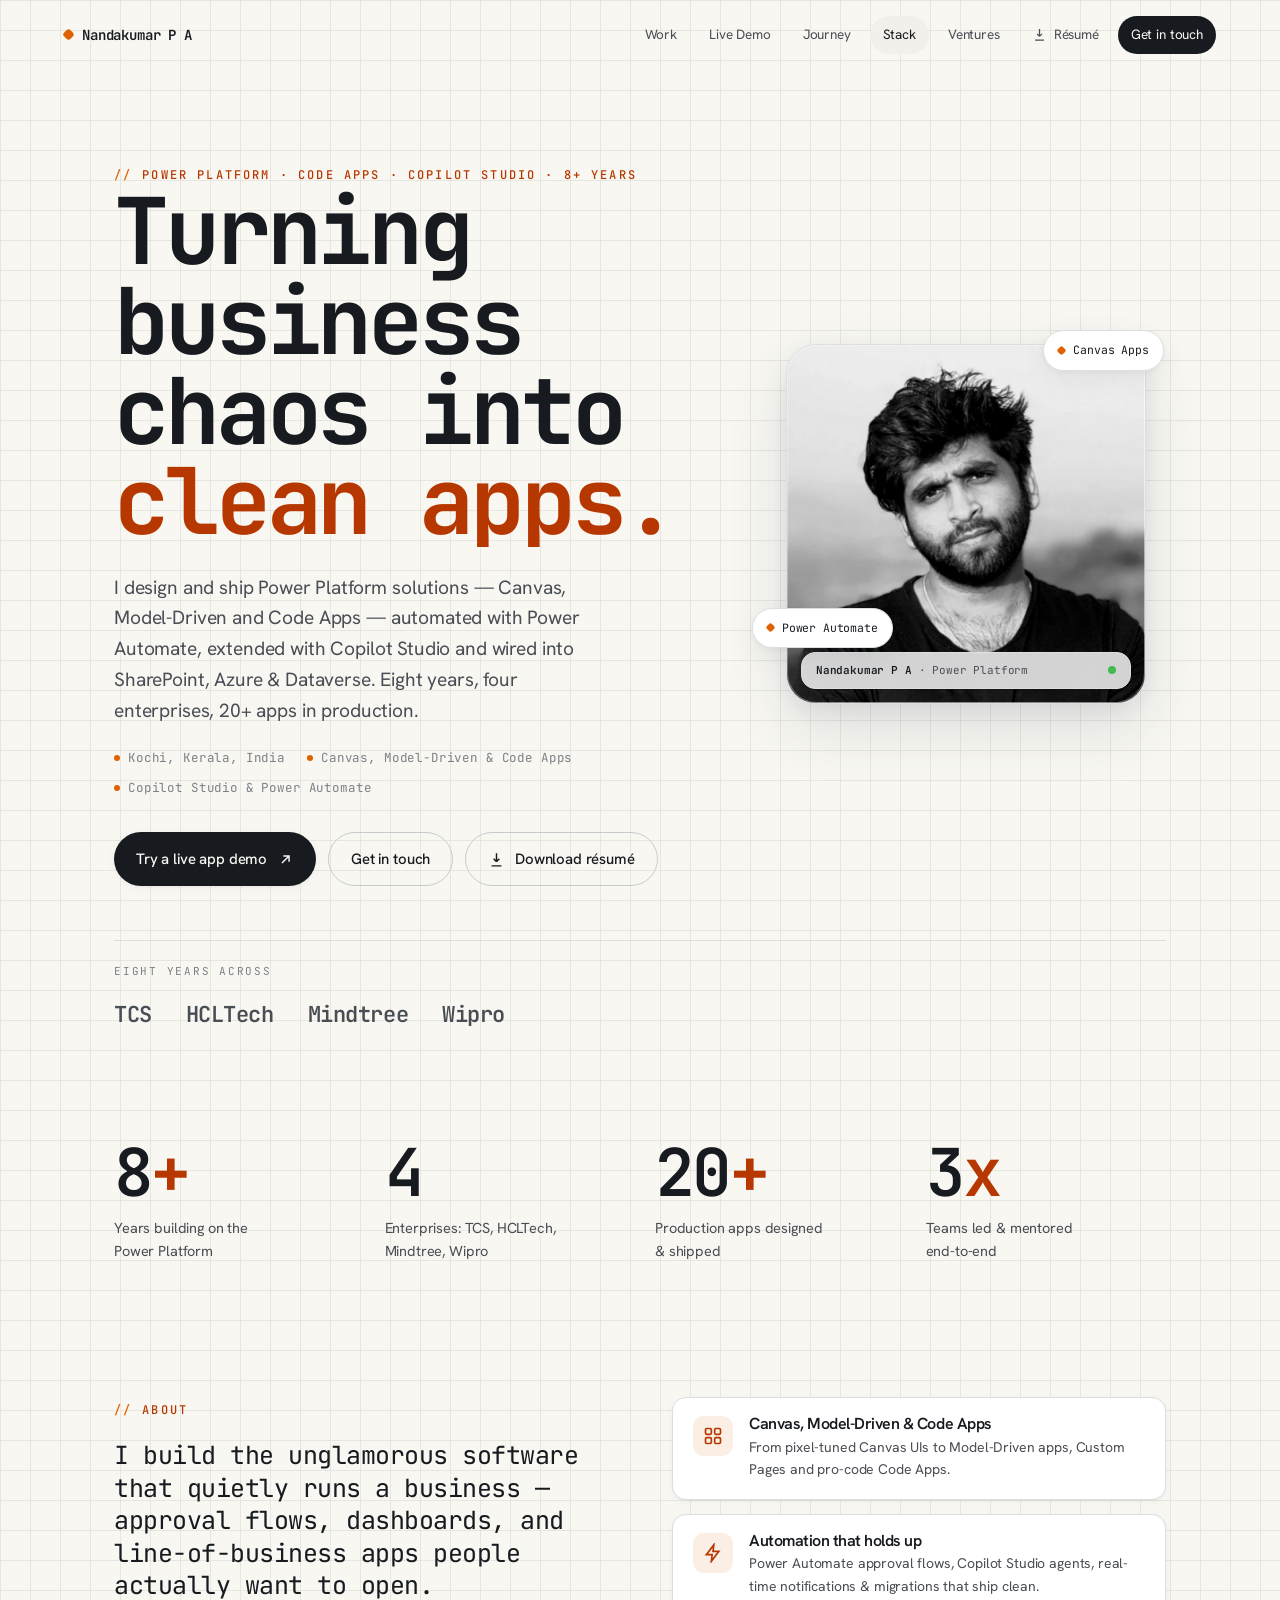
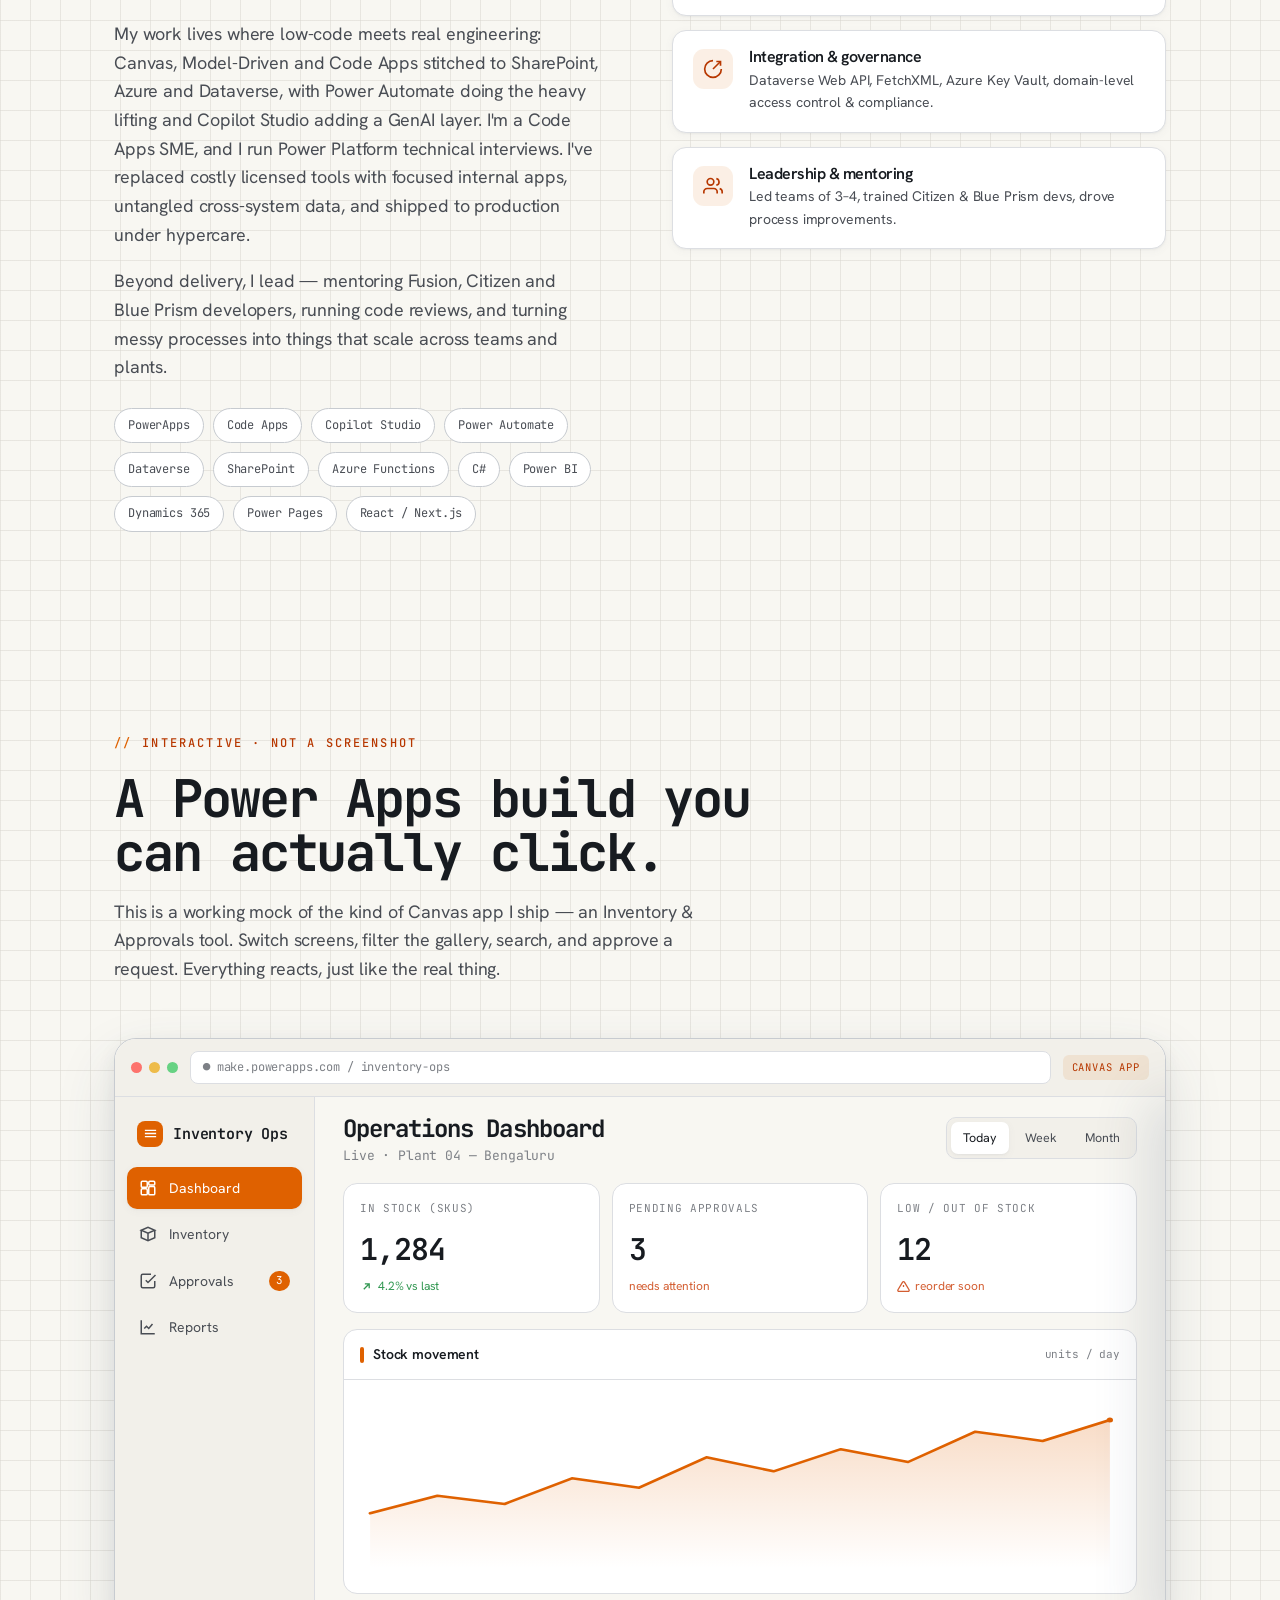
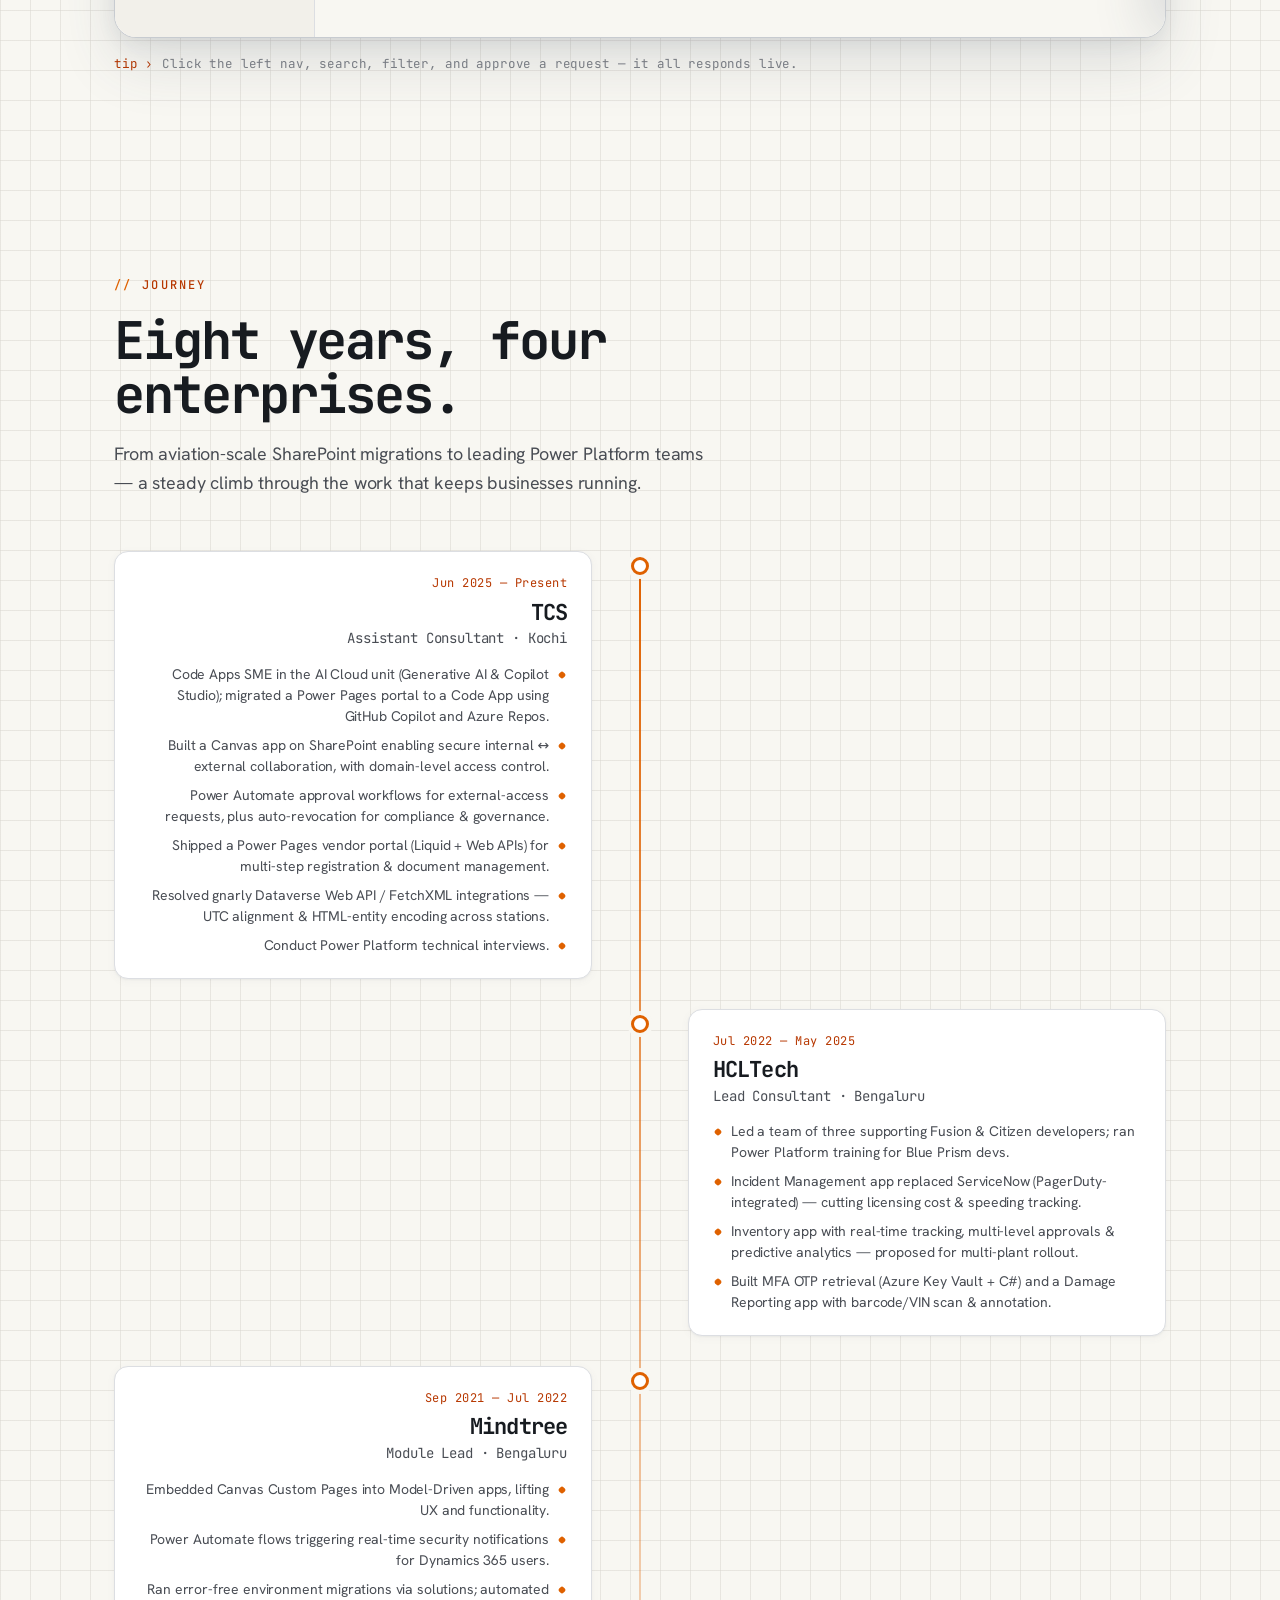
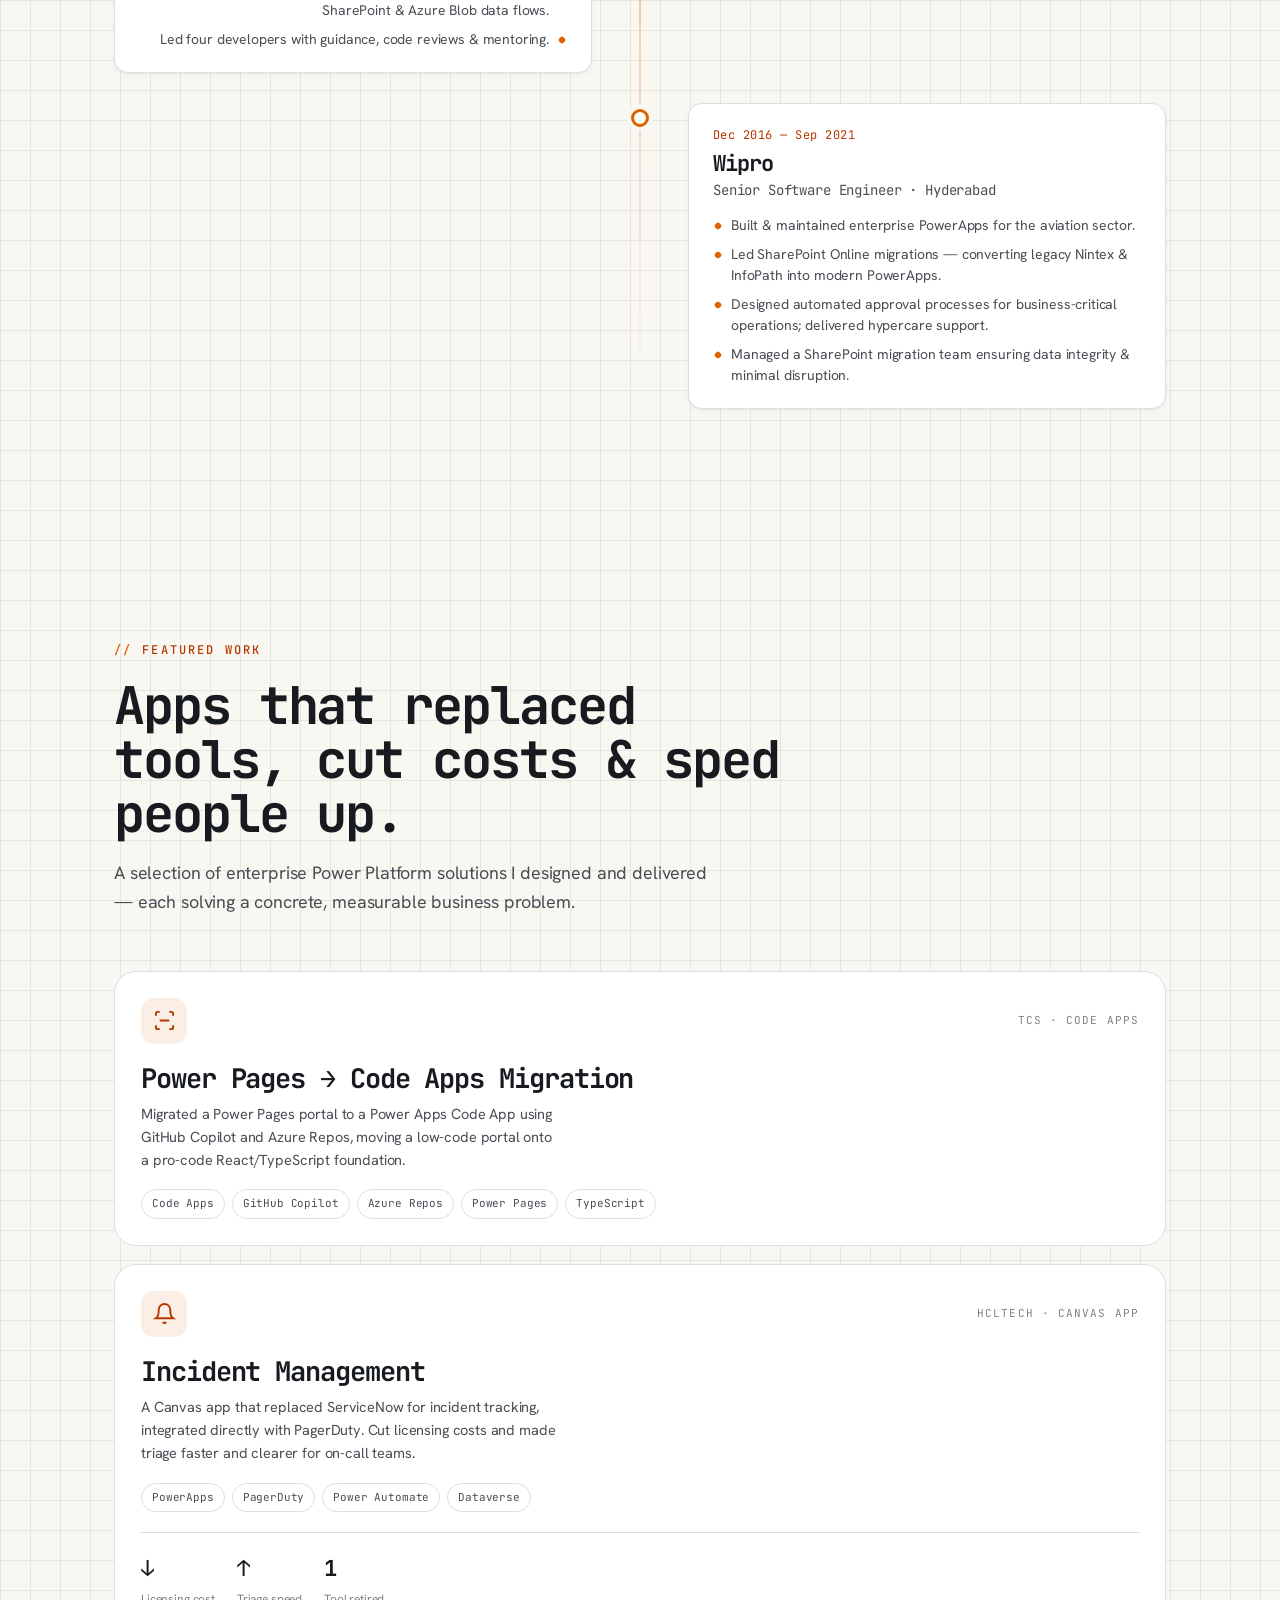
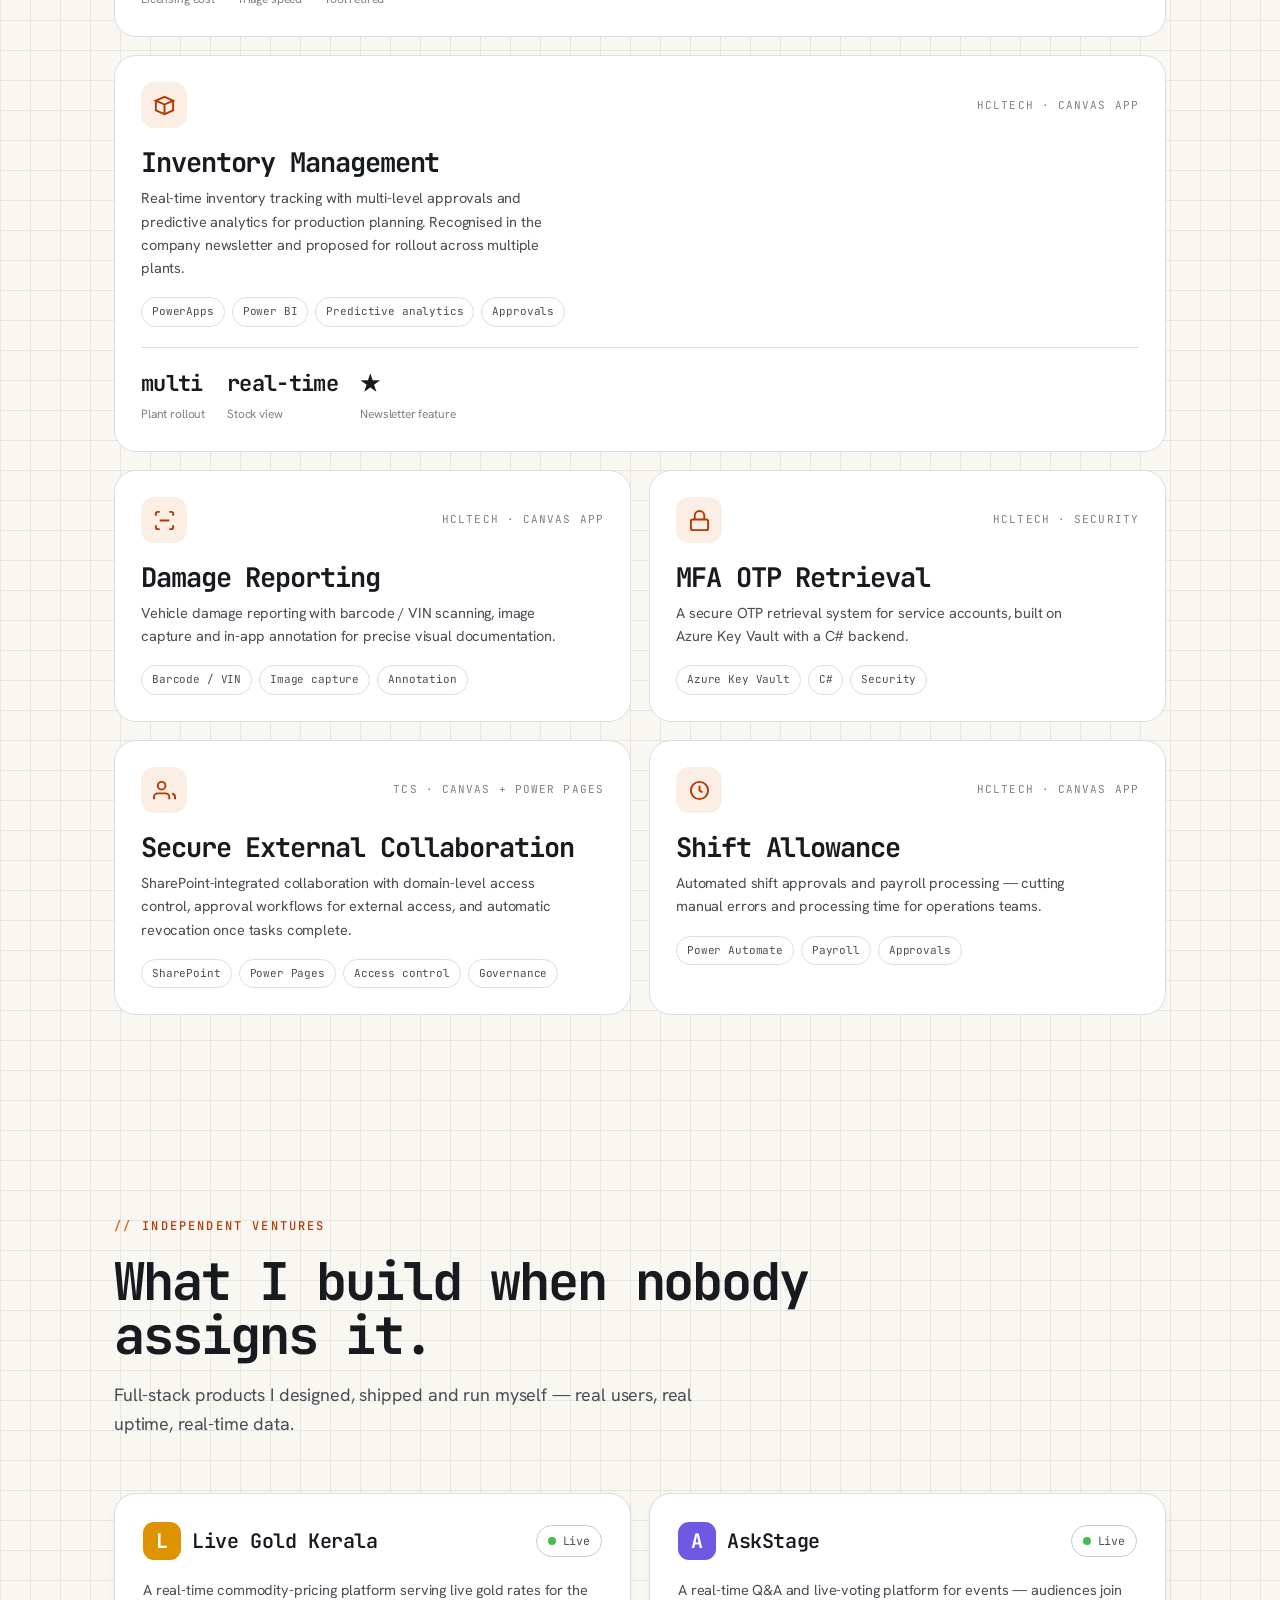
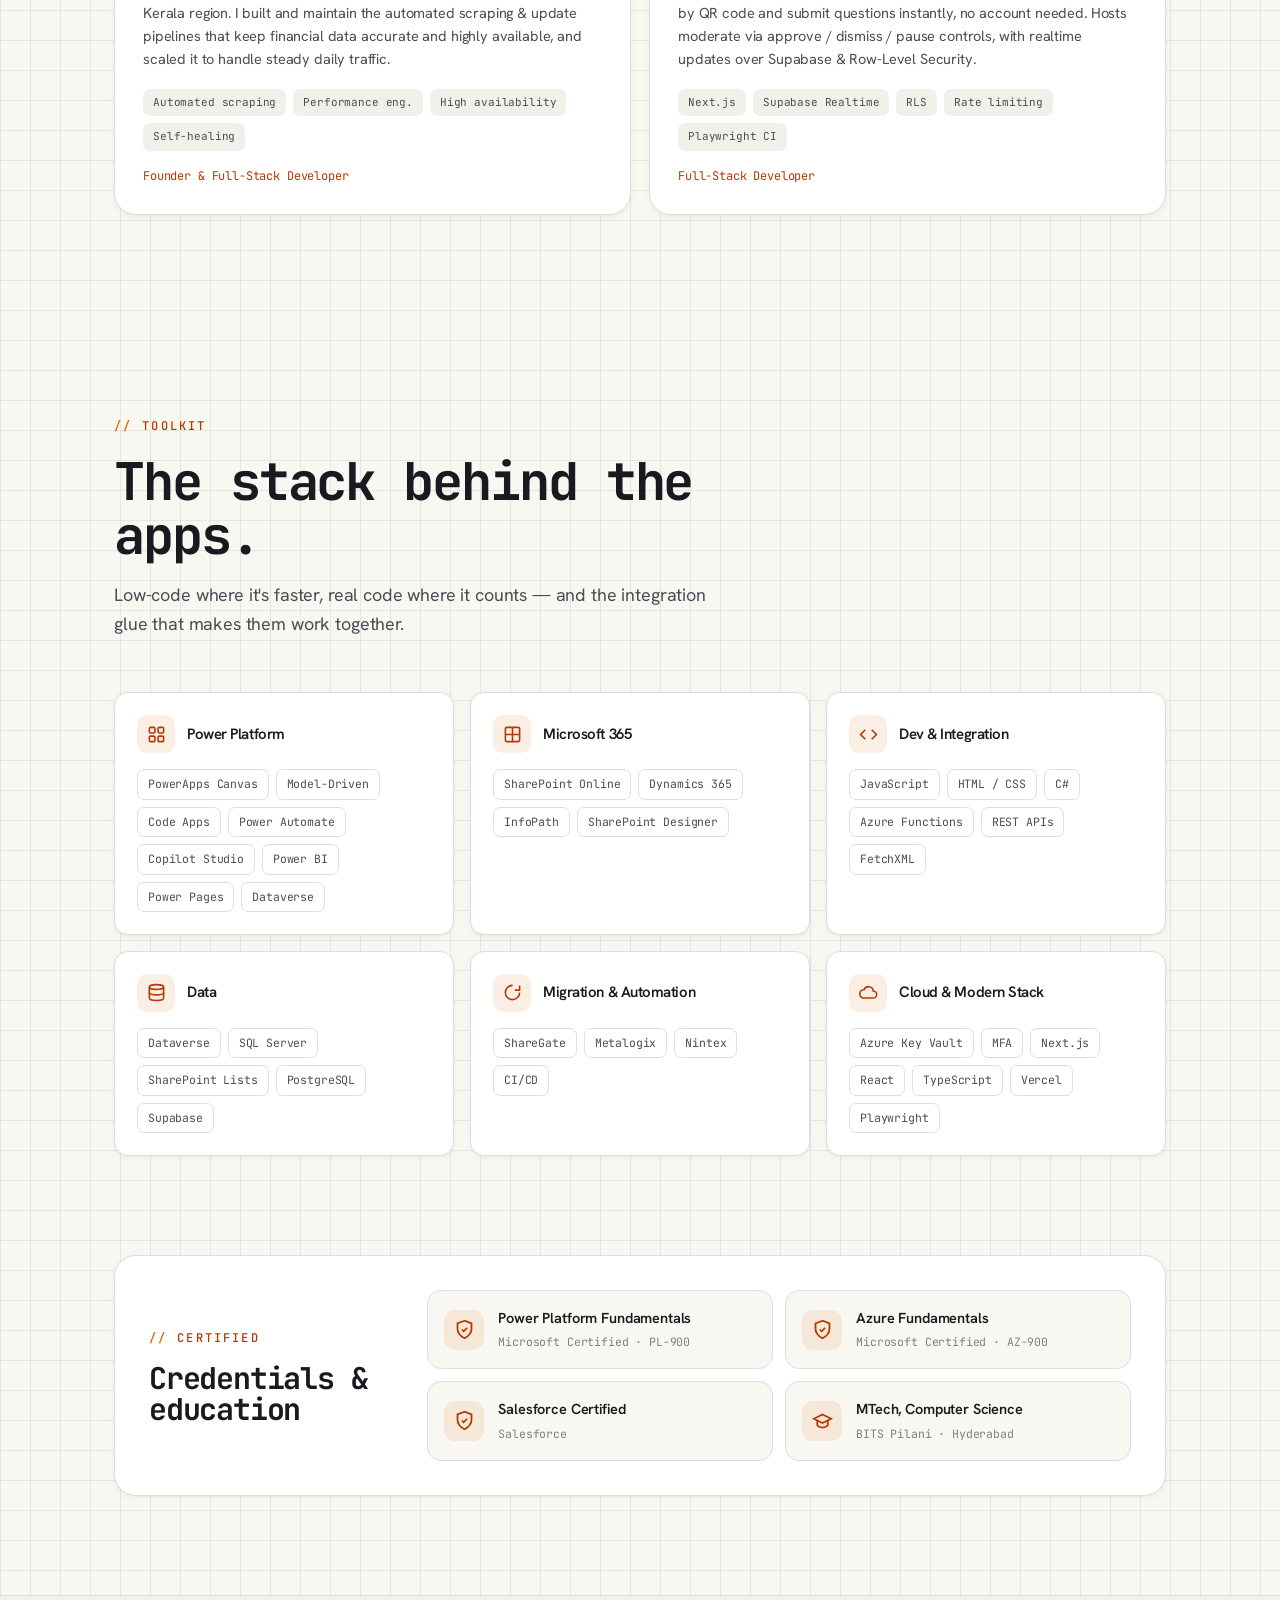
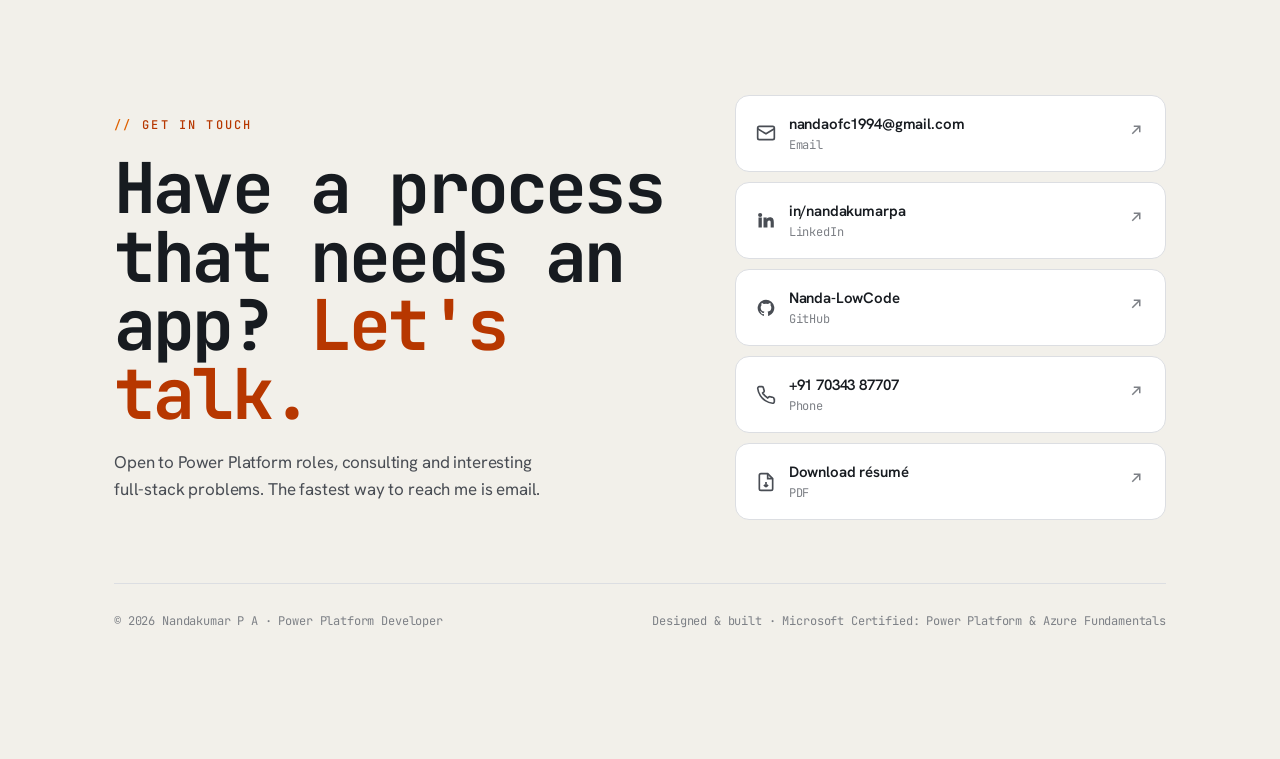
==== commit 367e24ee: "Reposition around Code Apps & Copilot Studio; fix og:image, stats fallback, placeholder - Update tit" ====
--- a/index.html
+++ b/index.html
@@ -3,22 +3,24 @@
 <head>
 <meta charset="UTF-8" />
 <meta name="viewport" content="width=device-width, initial-scale=1.0" />
-<title>Nandakumar P A — Power Platform Developer</title>
-<meta name="description" content="Nandakumar P A — Power Platform developer with 8+ years building Canvas & Model-Driven PowerApps, Power Automate flows, and integrations across SharePoint, Azure & Dataverse. Turning business chaos into clean apps." />
+<title>Nandakumar P A — Power Platform & Code Apps Developer</title>
+<meta name="description" content="Nandakumar P A — Power Platform developer with 8+ years building Canvas, Model-Driven and Code Apps, Power Automate flows, Copilot Studio agents and integrations across SharePoint, Azure & Dataverse. Turning business chaos into clean apps." />
 <meta name="author" content="Nandakumar P A" />
 <link rel="icon" type="image/svg+xml" href="assets/favicon.svg" />
 <meta name="theme-color" content="#1c1c21" />
 <!-- Open Graph / social -->
 <meta property="og:type" content="website" />
-<meta property="og:title" content="Nandakumar P A — Power Platform Developer" />
-<meta property="og:description" content="8+ years building Canvas & Model-Driven PowerApps, Power Automate flows, and integrations across SharePoint, Azure & Dataverse." />
-<meta property="og:image" content="assets/og.png" />
+<meta property="og:url" content="https://nandaportfolio-neon.vercel.app/" />
+<link rel="canonical" href="https://nandaportfolio-neon.vercel.app/" />
+<meta property="og:title" content="Nandakumar P A — Power Platform & Code Apps Developer" />
+<meta property="og:description" content="8+ years on the Power Platform: Canvas, Model-Driven and Code Apps, Power Automate, Copilot Studio, Dataverse and Azure." />
+<meta property="og:image" content="https://nandaportfolio-neon.vercel.app/assets/og.png" />
 <meta property="og:image:width" content="1200" />
 <meta property="og:image:height" content="630" />
 <meta name="twitter:card" content="summary_large_image" />
-<meta name="twitter:title" content="Nandakumar P A — Power Platform Developer" />
+<meta name="twitter:title" content="Nandakumar P A — Power Platform & Code Apps Developer" />
 <meta name="twitter:description" content="Turning business chaos into clean apps. 8+ years on the Power Platform." />
-<meta name="twitter:image" content="assets/og.png" />
+<meta name="twitter:image" content="https://nandaportfolio-neon.vercel.app/assets/og.png" />
 <link rel="preconnect" href="https://fonts.googleapis.com" />
 <link rel="preconnect" href="https://fonts.gstatic.com" crossorigin />
 <link href="https://fonts.googleapis.com/css2?family=Space+Grotesk:wght@400;500;600;700&family=Hanken+Grotesk:wght@400;500;600;700&family=JetBrains+Mono:wght@400;500;600&display=swap" rel="stylesheet" />
@@ -48,17 +50,17 @@
 <section class="hero wrap" data-screen-label="Hero" id="hero">
   <div class="hero-grid">
     <div class="hero-copy">
-      <span class="eyebrow">Power Platform Developer · 8+ years</span>
+      <span class="eyebrow">Power Platform · Code Apps · Copilot Studio · 8+ years</span>
       <h1>
         <span class="ln"><span>Turning business</span></span>
         <span class="ln"><span>chaos into</span></span>
         <span class="ln"><span><em>clean apps.</em></span></span>
       </h1>
-      <p class="hero-sub">I design and ship PowerApps solutions — Canvas &amp; Model-Driven — automated with Power Automate and wired into SharePoint, Azure &amp; Dataverse. Eight years, four enterprises, dozens of apps in production.</p>
+      <p class="hero-sub">I design and ship Power Platform solutions — Canvas, Model-Driven and Code Apps — automated with Power Automate, extended with Copilot Studio and wired into SharePoint, Azure &amp; Dataverse. Eight years, four enterprises, 20+ apps in production.</p>
       <div class="hero-meta">
-        <span>Bengaluru / Kochi, India</span>
-        <span>Canvas &amp; Model-Driven</span>
-        <span>Power Automate &amp; Dataverse</span>
+        <span>Kochi, Kerala, India</span>
+        <span>Canvas, Model-Driven &amp; Code Apps</span>
+        <span>Copilot Studio &amp; Power Automate</span>
       </div>
       <div class="hero-actions">
         <a href="#demo" class="btn btn-primary">Try a live app demo
@@ -96,10 +98,10 @@
 <!-- STATS -->
 <section class="section wrap" style="padding-block: clamp(20px,4vh,46px)">
   <div class="stats">
-    <div class="stat rv"><div class="n" data-count="8" data-suffix="+">0</div><div class="l">Years building on the Power Platform</div></div>
-    <div class="stat rv rv-d1"><div class="n" data-count="4">0</div><div class="l">Enterprises: TCS, HCLTech, Mindtree, Wipro</div></div>
-    <div class="stat rv rv-d2"><div class="n" data-count="20" data-suffix="+">0</div><div class="l">Production apps designed &amp; shipped</div></div>
-    <div class="stat rv rv-d3"><div class="n" data-count="3" data-suffix="x">0</div><div class="l">Teams led &amp; mentored end-to-end</div></div>
+    <div class="stat rv"><div class="n" data-count="8" data-suffix="+">8+</div><div class="l">Years building on the Power Platform</div></div>
+    <div class="stat rv rv-d1"><div class="n" data-count="4">4</div><div class="l">Enterprises: TCS, HCLTech, Mindtree, Wipro</div></div>
+    <div class="stat rv rv-d2"><div class="n" data-count="20" data-suffix="+">20+</div><div class="l">Production apps designed &amp; shipped</div></div>
+    <div class="stat rv rv-d3"><div class="n" data-count="3" data-suffix="x">3x</div><div class="l">Teams led &amp; mentored end-to-end</div></div>
   </div>
 </section>
 
@@ -109,20 +111,20 @@
     <div class="about-body rv">
       <span class="eyebrow">About</span>
       <p class="lead" style="margin-top:18px">I build the unglamorous software that quietly runs a business — approval flows, dashboards, and line-of-business apps people actually want to open.</p>
-      <p>My work lives where low-code meets real engineering: Canvas and Model-Driven apps stitched to SharePoint, Azure and Dataverse, with Power Automate doing the heavy lifting behind the scenes. I've replaced costly licensed tools with focused internal apps, untangled cross-system data, and shipped to production under hypercare.</p>
+      <p>My work lives where low-code meets real engineering: Canvas, Model-Driven and Code Apps stitched to SharePoint, Azure and Dataverse, with Power Automate doing the heavy lifting and Copilot Studio adding a GenAI layer. I'm a Code Apps SME, and I run Power Platform technical interviews. I've replaced costly licensed tools with focused internal apps, untangled cross-system data, and shipped to production under hypercare.</p>
       <p>Beyond delivery, I lead — mentoring Fusion, Citizen and Blue&nbsp;Prism developers, running code reviews, and turning messy processes into things that scale across teams and plants.</p>
       <div class="chips">
-        <span class="chip">PowerApps</span><span class="chip">Power Automate</span><span class="chip">Dataverse</span><span class="chip">SharePoint</span><span class="chip">Azure Functions</span><span class="chip">C#</span><span class="chip">Power BI</span><span class="chip">Dynamics 365</span><span class="chip">Power Pages</span><span class="chip">React / Next.js</span>
+        <span class="chip">PowerApps</span><span class="chip">Code Apps</span><span class="chip">Copilot Studio</span><span class="chip">Power Automate</span><span class="chip">Dataverse</span><span class="chip">SharePoint</span><span class="chip">Azure Functions</span><span class="chip">C#</span><span class="chip">Power BI</span><span class="chip">Dynamics 365</span><span class="chip">Power Pages</span><span class="chip">React / Next.js</span>
       </div>
     </div>
     <div class="facts rv rv-d2">
       <div class="fact">
         <div class="ic"><svg viewBox="0 0 24 24" fill="none" stroke="currentColor" stroke-width="2"><rect x="3" y="3" width="7" height="7" rx="1.5"/><rect x="14" y="3" width="7" height="7" rx="1.5"/><rect x="3" y="14" width="7" height="7" rx="1.5"/><rect x="14" y="14" width="7" height="7" rx="1.5"/></svg></div>
-        <div><h4>Canvas &amp; Model-Driven</h4><p>From pixel-tuned Canvas UIs to data-heavy Model-Driven apps and embedded Custom Pages.</p></div>
+        <div><h4>Canvas, Model-Driven &amp; Code Apps</h4><p>From pixel-tuned Canvas UIs to Model-Driven apps, Custom Pages and pro-code Code Apps.</p></div>
       </div>
       <div class="fact">
         <div class="ic"><svg viewBox="0 0 24 24" fill="none" stroke="currentColor" stroke-width="2"><path d="M13 2 4 14h7l-1 8 9-12h-7l1-8Z"/></svg></div>
-        <div><h4>Automation that holds up</h4><p>Power Automate approval flows, real-time notifications &amp; migrations that ship clean.</p></div>
+        <div><h4>Automation that holds up</h4><p>Power Automate approval flows, Copilot Studio agents, real-time notifications &amp; migrations that ship clean.</p></div>
       </div>
       <div class="fact">
         <div class="ic"><svg viewBox="0 0 24 24" fill="none" stroke="currentColor" stroke-width="2"><path d="M12 2a10 10 0 1 0 10 10"/><path d="M12 12 21 3"/><path d="M16 3h5v5"/></svg></div>
@@ -140,7 +142,7 @@
 <section class="section wrap" id="demo" data-screen-label="Live Demo">
   <div class="section-head rv">
     <span class="eyebrow">Interactive · not a screenshot</span>
-    <h2>A PowerApps build you can actually click.</h2>
+    <h2>A Power Apps build you can actually click.</h2>
     <p>This is a working mock of the kind of Canvas app I ship — an Inventory &amp; Approvals tool. Switch screens, filter the gallery, search, and approve a request. Everything reacts, just like the real thing.</p>
   </div>
 
@@ -261,7 +263,7 @@
   <div class="section-head rv">
     <span class="eyebrow">Featured work</span>
     <h2>Apps that replaced tools, cut costs &amp; sped people up.</h2>
-    <p>A selection of enterprise PowerApps solutions I designed and delivered — each solving a concrete, measurable business problem.</p>
+    <p>A selection of enterprise Power Platform solutions I designed and delivered — each solving a concrete, measurable business problem.</p>
   </div>
   <div class="proj-grid" id="projGrid"></div>
 </section>
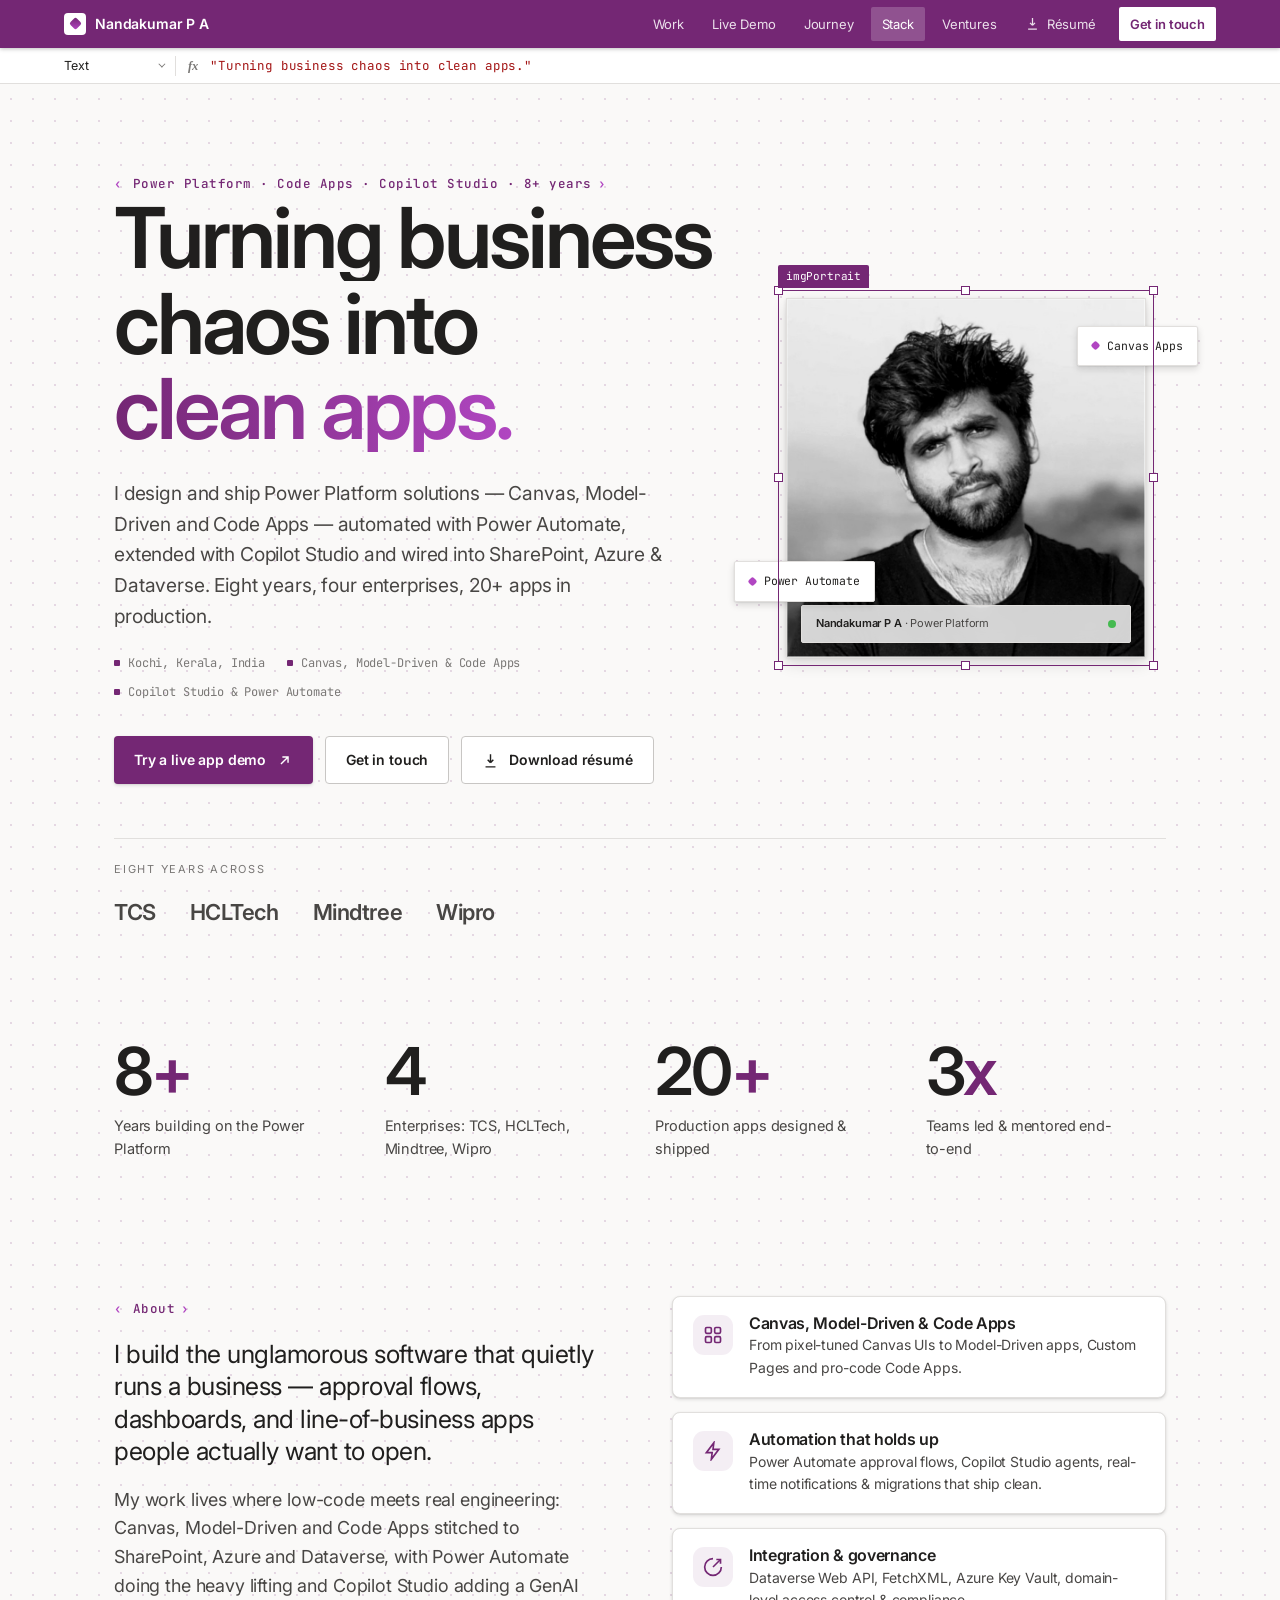
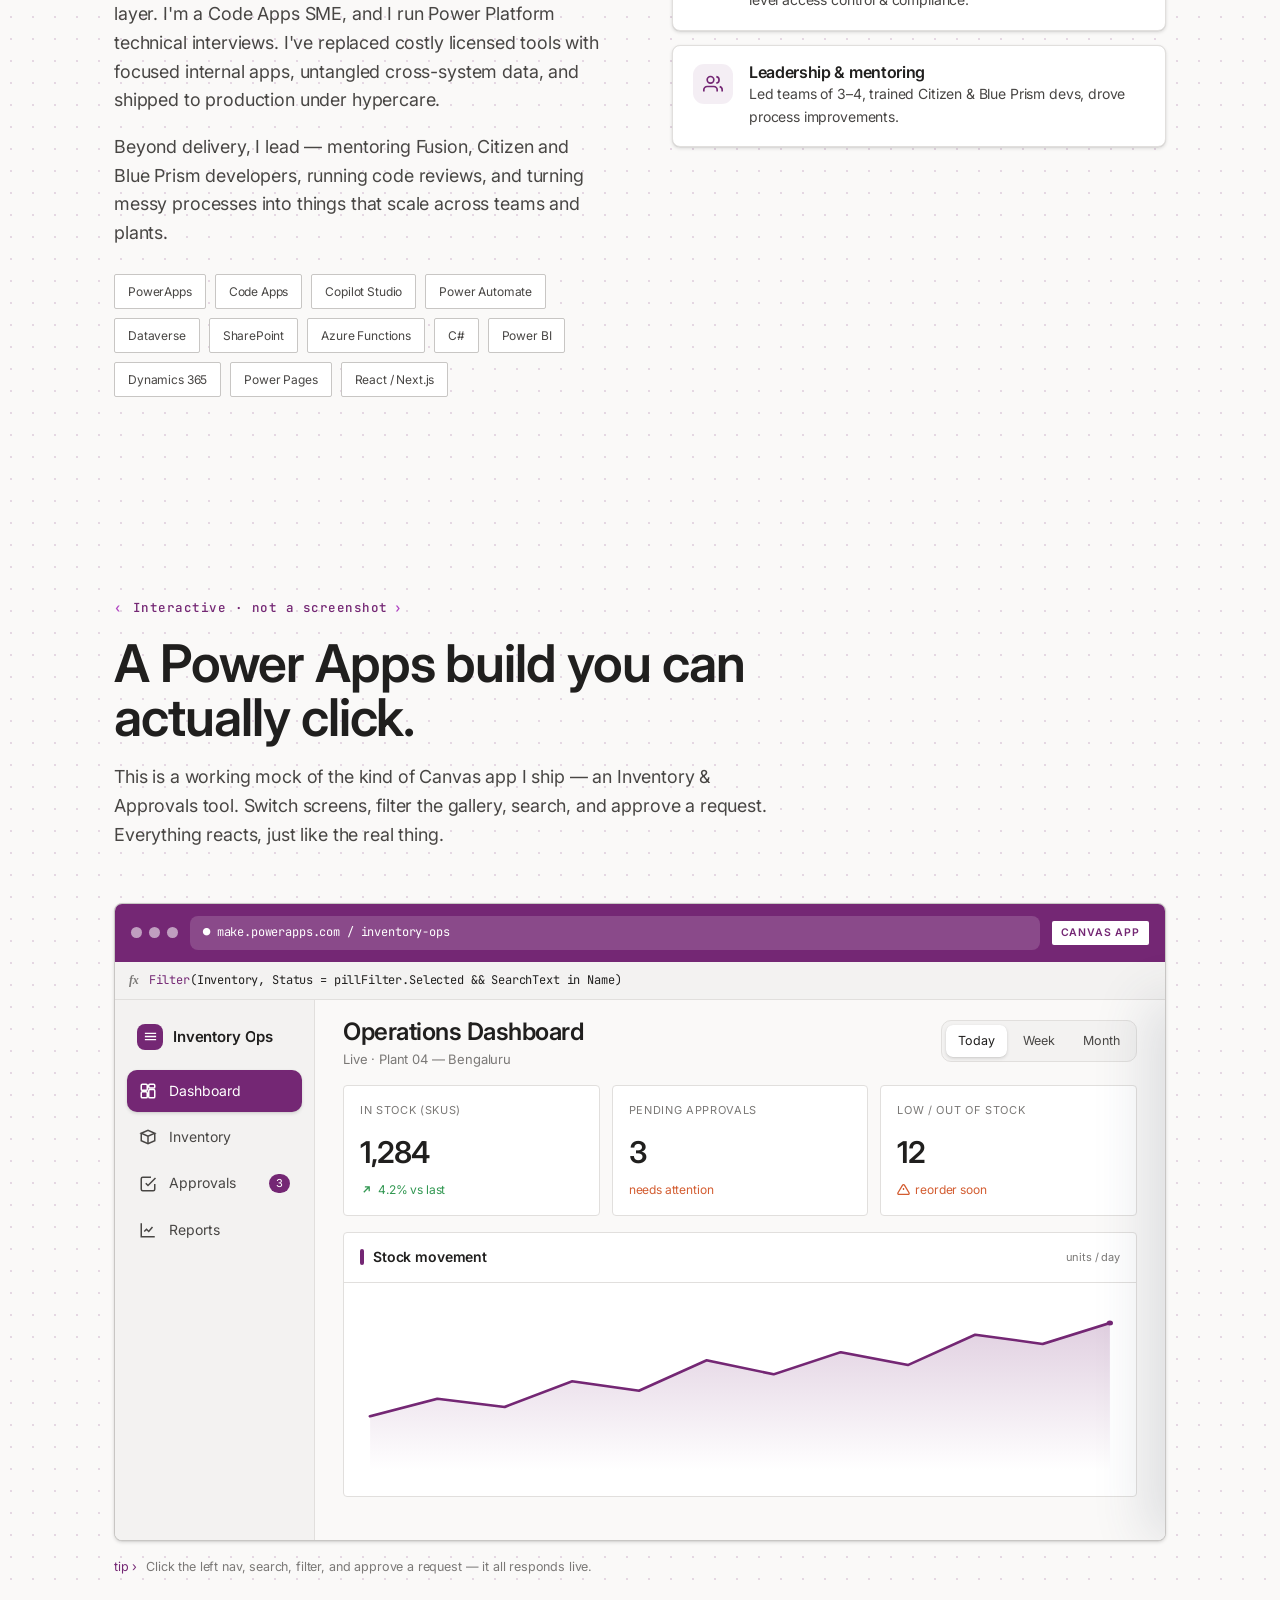
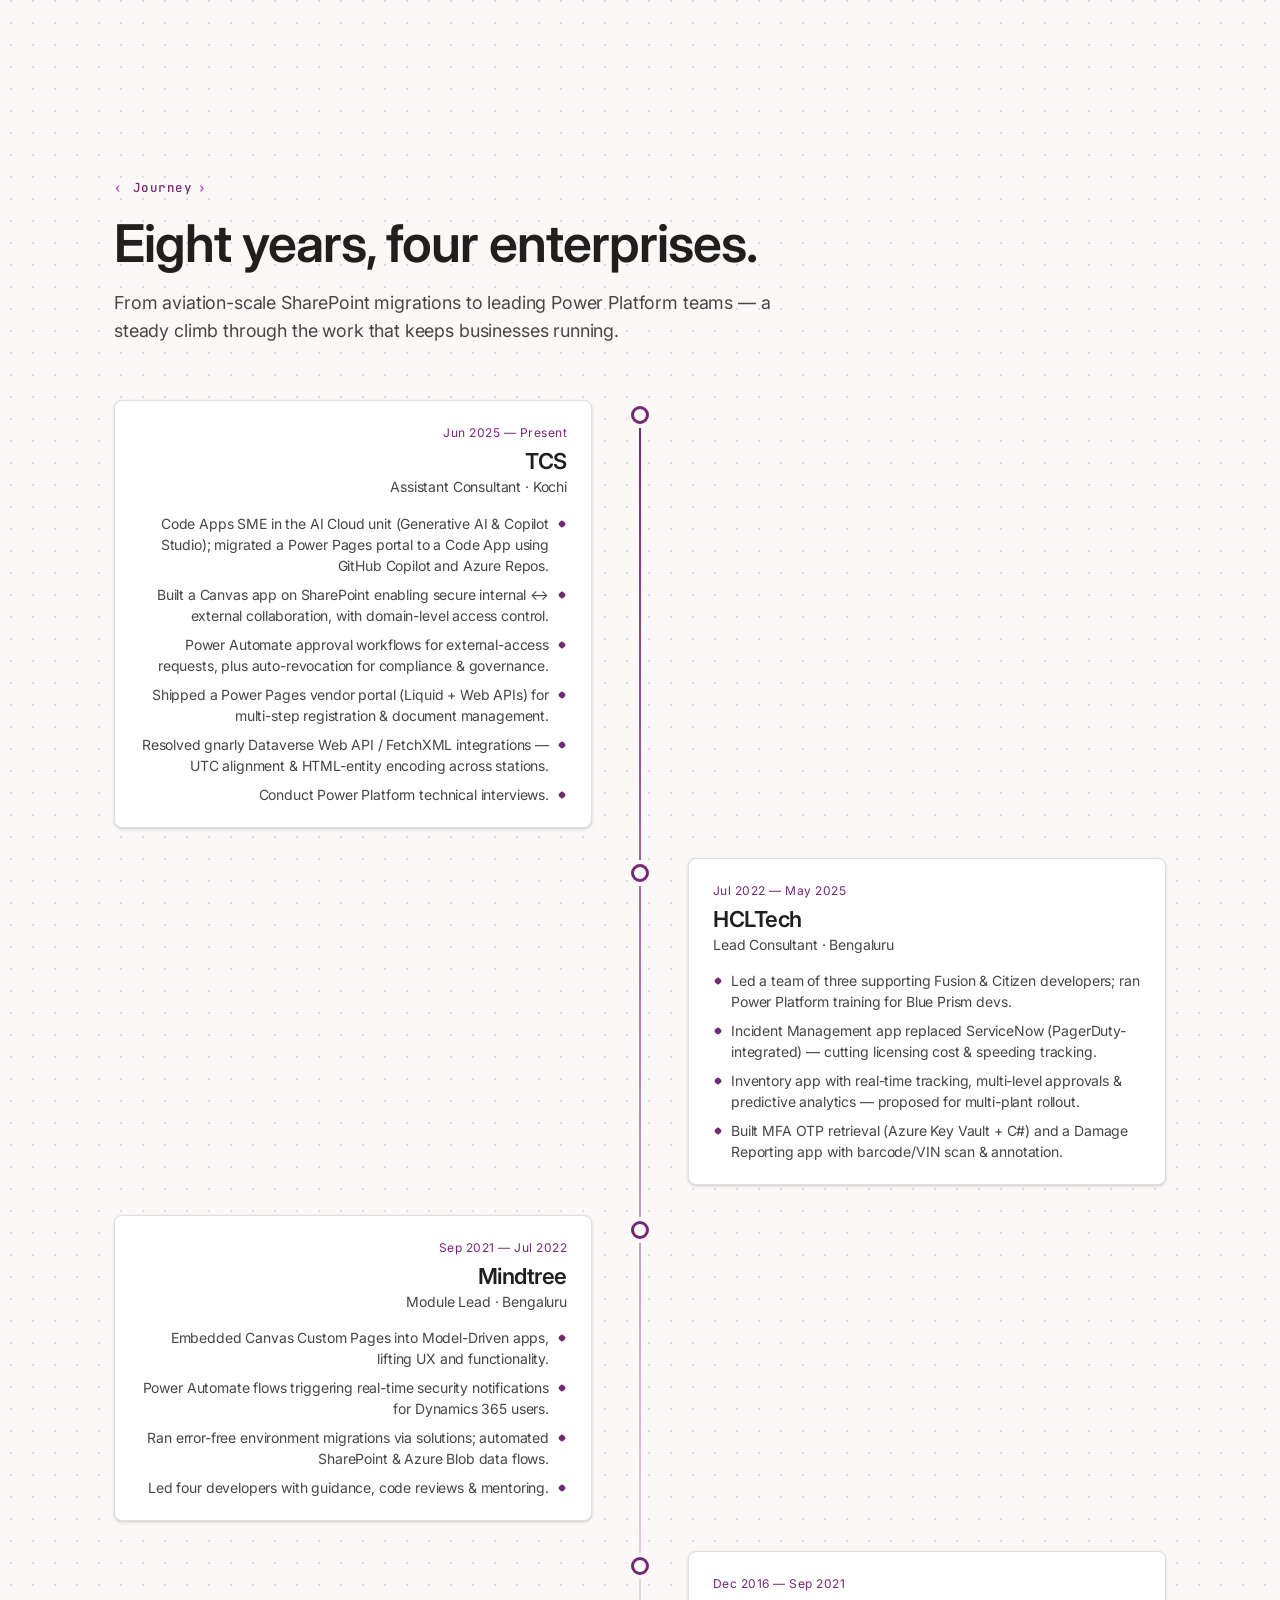
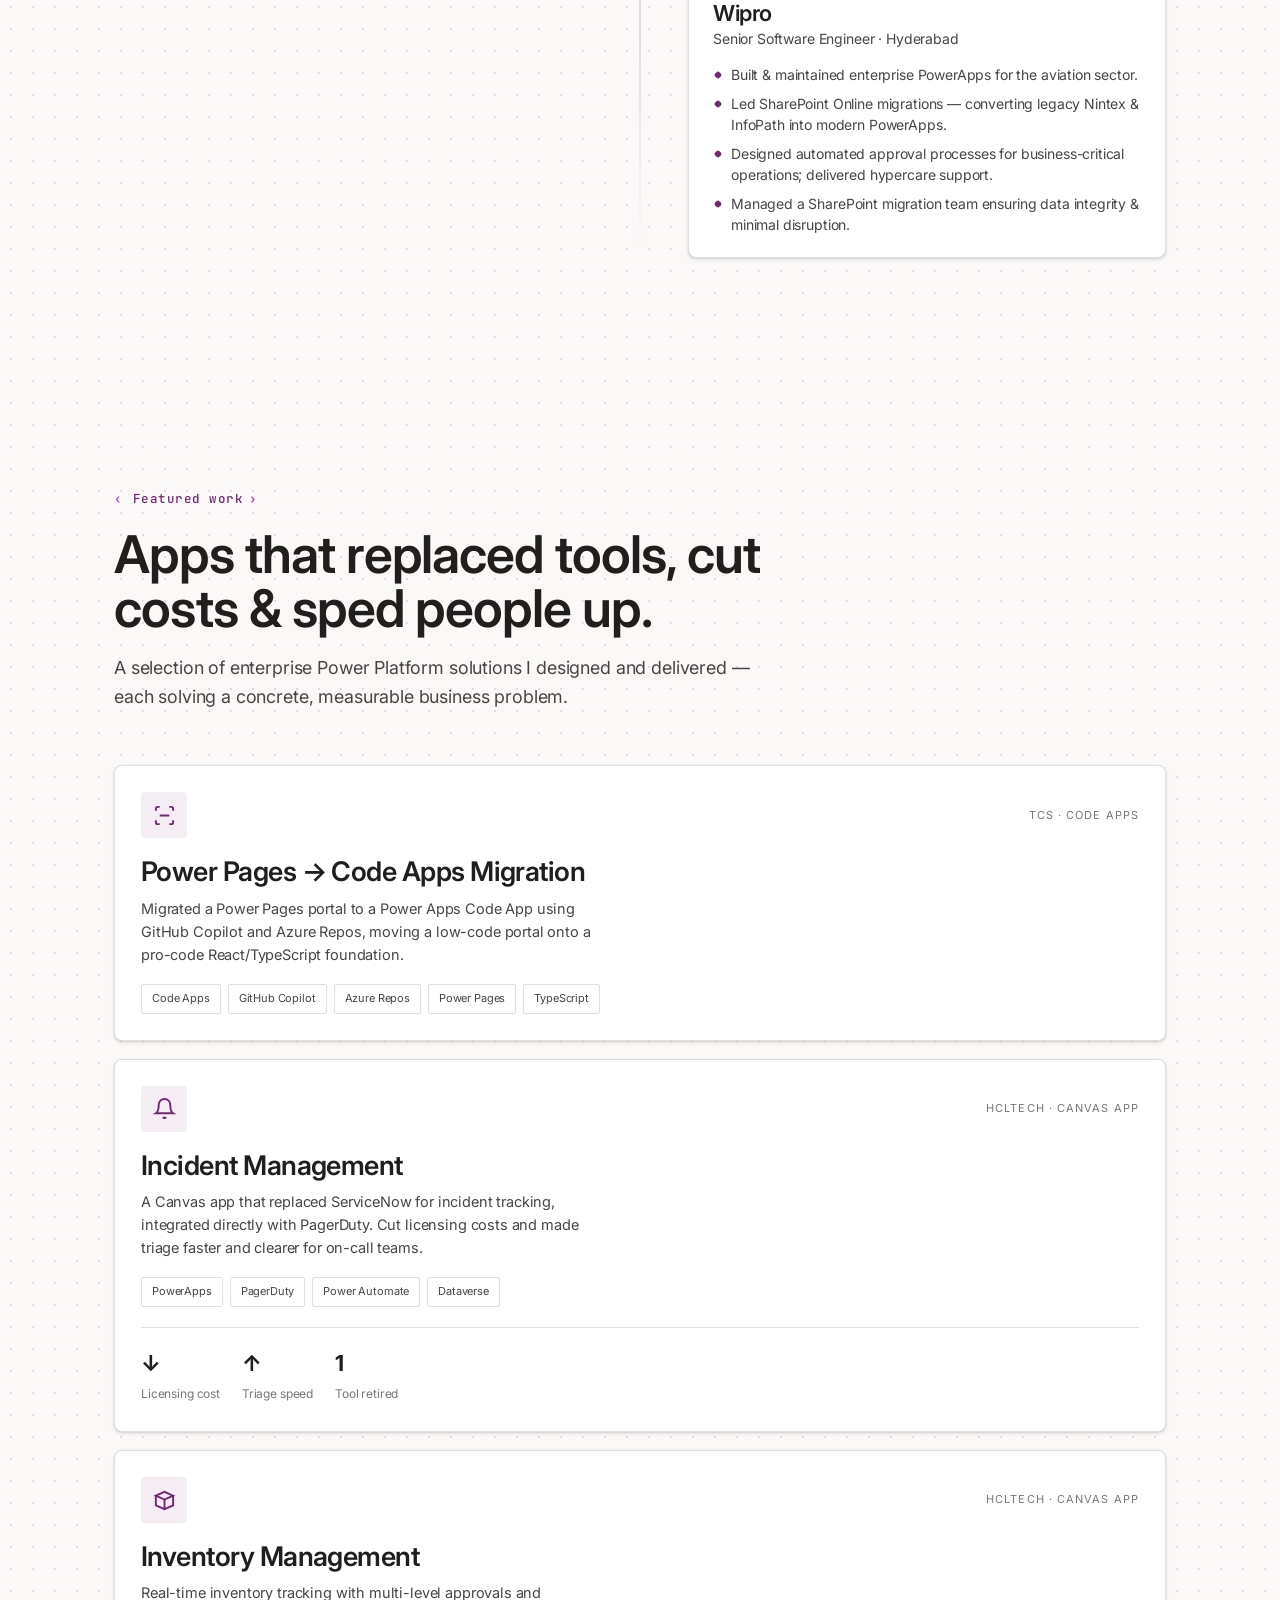
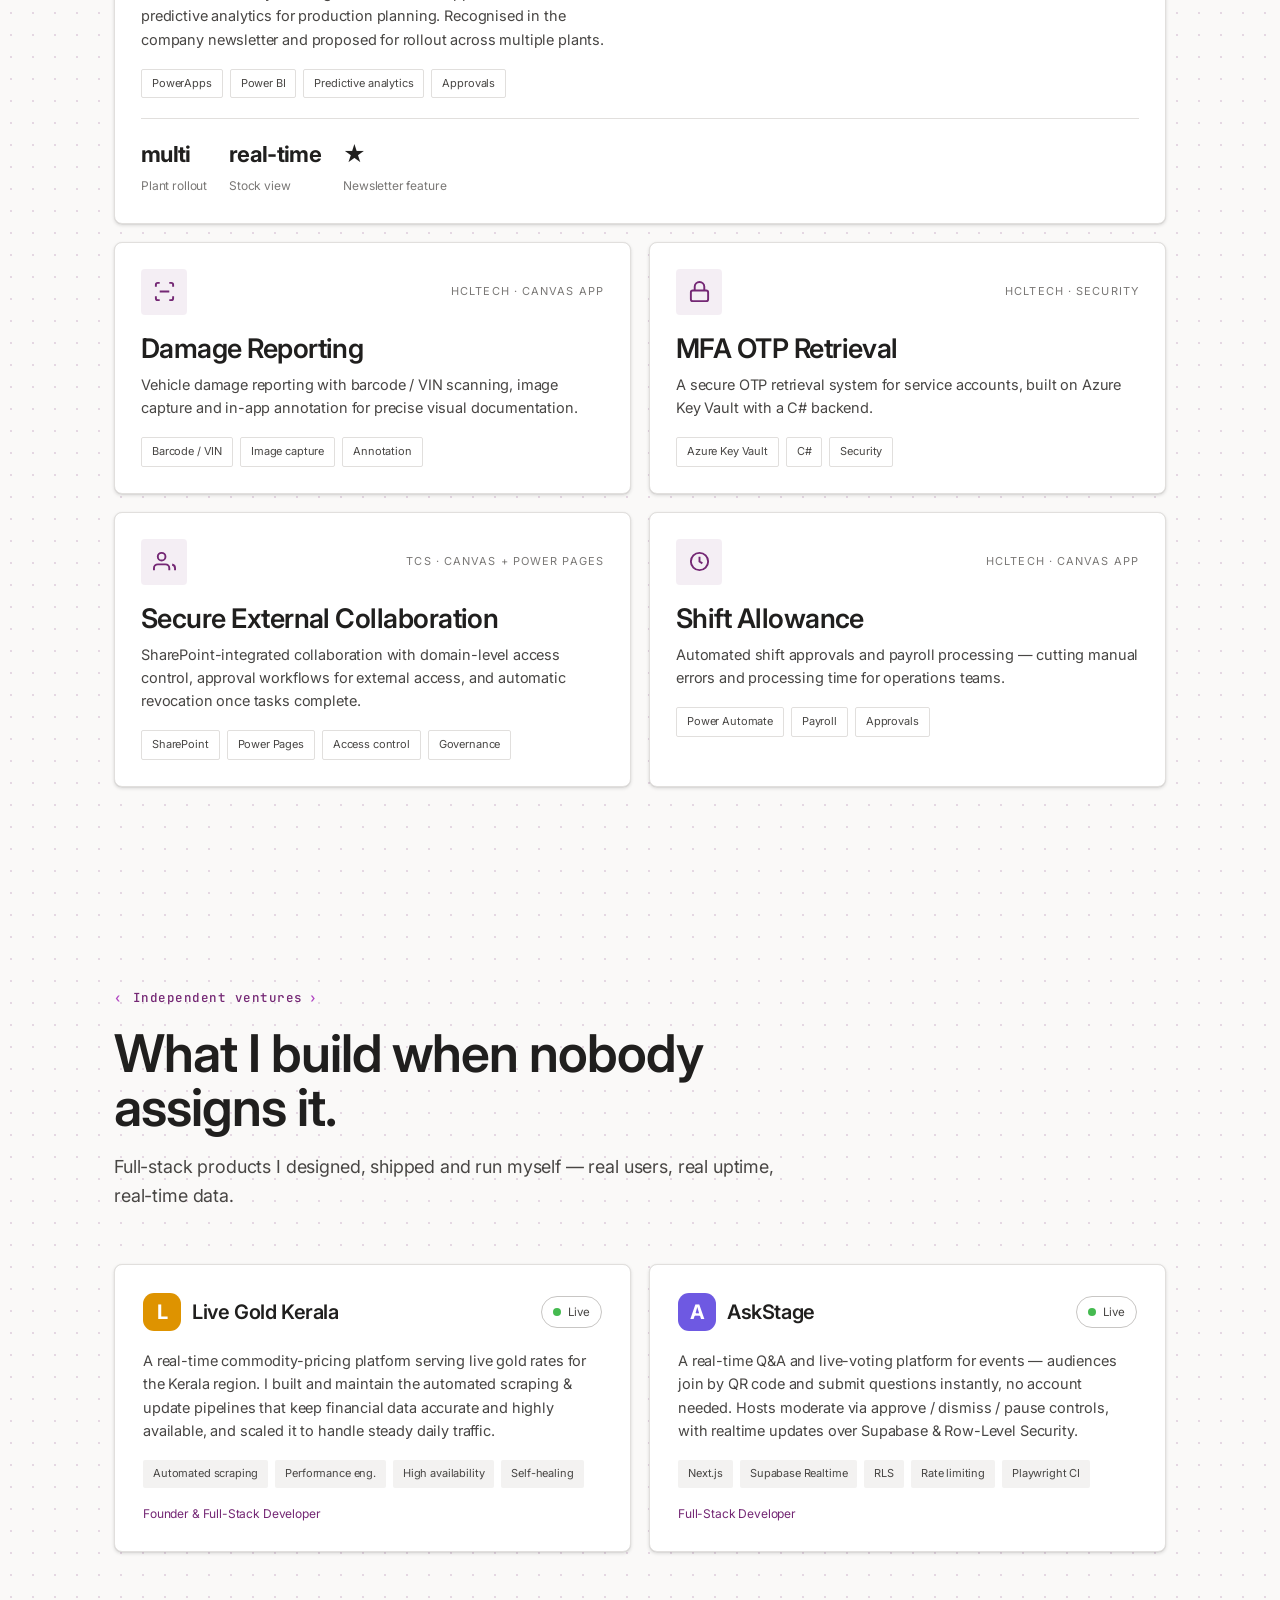
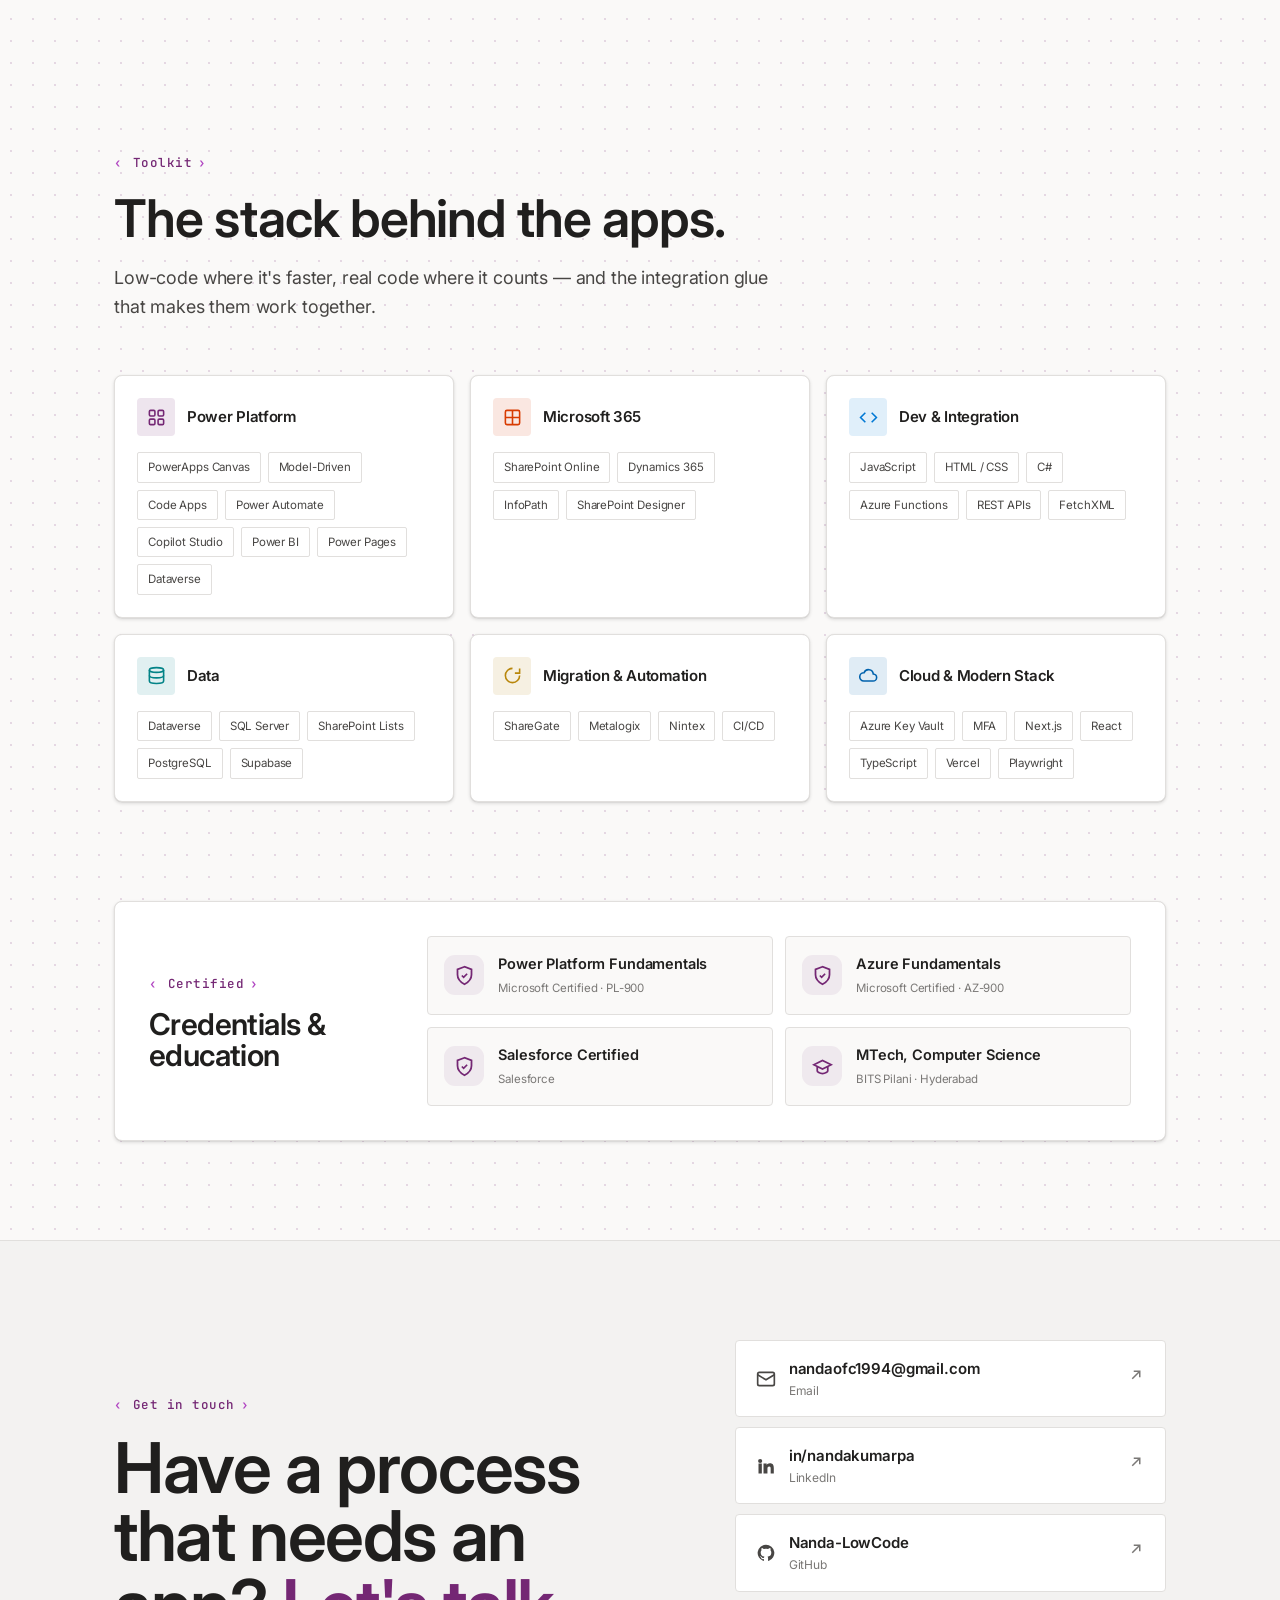
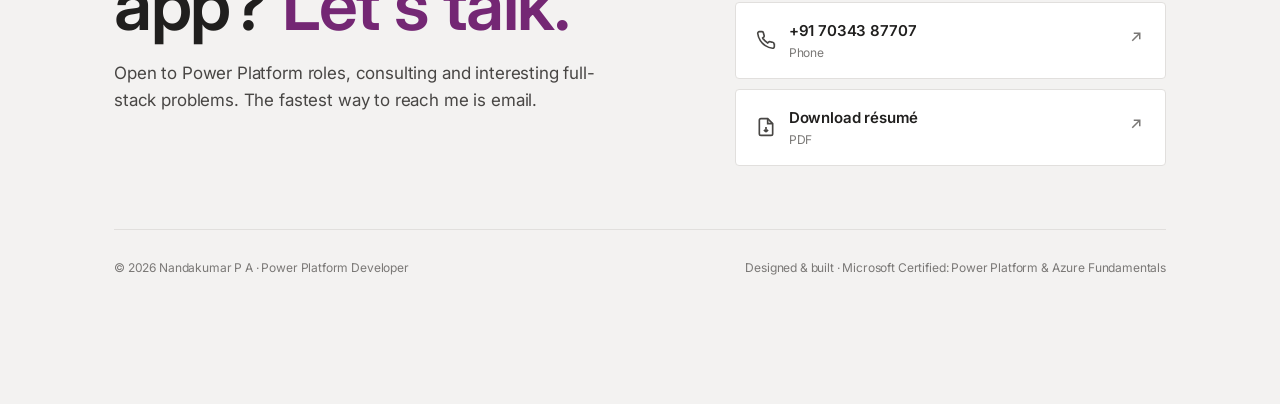
==== commit 0490c6ce: "Power Apps theme: Studio header, Power Fx formula bar, Fluent surfaces - New powerapps theme (defaul" ====
--- a/index.html
+++ b/index.html
@@ -1,5 +1,5 @@
 <!DOCTYPE html>
-<html lang="en" data-theme="console">
+<html lang="en" data-theme="powerapps">
 <head>
 <meta charset="UTF-8" />
 <meta name="viewport" content="width=device-width, initial-scale=1.0" />
@@ -7,7 +7,7 @@
 <meta name="description" content="Nandakumar P A — Power Platform developer with 8+ years building Canvas, Model-Driven and Code Apps, Power Automate flows, Copilot Studio agents and integrations across SharePoint, Azure & Dataverse. Turning business chaos into clean apps." />
 <meta name="author" content="Nandakumar P A" />
 <link rel="icon" type="image/svg+xml" href="assets/favicon.svg" />
-<meta name="theme-color" content="#1c1c21" />
+<meta name="theme-color" content="#742774" />
 <!-- Open Graph / social -->
 <meta property="og:type" content="website" />
 <meta property="og:url" content="https://nandaportfolio-neon.vercel.app/" />
@@ -23,7 +23,7 @@
 <meta name="twitter:image" content="https://nandaportfolio-neon.vercel.app/assets/og.png" />
 <link rel="preconnect" href="https://fonts.googleapis.com" />
 <link rel="preconnect" href="https://fonts.gstatic.com" crossorigin />
-<link href="https://fonts.googleapis.com/css2?family=Space+Grotesk:wght@400;500;600;700&family=Hanken+Grotesk:wght@400;500;600;700&family=JetBrains+Mono:wght@400;500;600&display=swap" rel="stylesheet" />
+<link href="https://fonts.googleapis.com/css2?family=Inter:wght@400;500;600;700&family=Space+Grotesk:wght@400;500;600;700&family=Hanken+Grotesk:wght@400;500;600;700&family=JetBrains+Mono:wght@400;500;600&display=swap" rel="stylesheet" />
 <link rel="stylesheet" href="styles.css" />
 </head>
 <body>
@@ -43,6 +43,7 @@
     <a href="#contact" class="cta">Get in touch</a>
   </nav>
 </header>
+<div class="fxstrip" id="fxstrip" aria-hidden="true"><span class="fx-prop" id="fxProp">Text</span><span class="fx-i">fx</span><code class="fx-code" id="fxCode"></code></div>
 
 <main id="top">
 
@@ -75,6 +76,8 @@
     </div>
 
     <div class="portrait-wrap">
+      <span class="sel-tag" aria-hidden="true">imgPortrait</span>
+      <span class="sel" aria-hidden="true"><i></i><i></i><i></i><i></i><i></i><i></i><i></i><i></i></span>
       <div class="portrait">
         <img src="assets/portrait.png" alt="Portrait of Nandakumar P A" />
         <div class="portrait-tag">
--- a/styles.css
+++ b/styles.css
@@ -558,3 +558,124 @@
 .dr-reorder:disabled { background: var(--paper-2); color: var(--ink-mute); cursor: default; transform: none; filter: none; }
 
 @media (prefers-reduced-motion: reduce){ * { animation: none !important; transition: none !important; } .rv { opacity:1; transform:none; } .hero h1 .ln>span{ transform:none;} }
+
+/* ============================================================
+   POWER APPS THEME — Studio chrome · Fluent surfaces · Power Fx
+   ============================================================ */
+[data-theme="powerapps"] {
+  --paper:    #FAF9F8;
+  --paper-2:  #F3F2F1;
+  --card:     #FFFFFF;
+  --ink:      #201F1E;
+  --ink-soft: #484644;
+  --ink-mute: #7A7876;
+  --line:     #E1DFDD;
+  --line-2:   #C8C6C4;
+  --accent:      #742774;
+  --accent-2:    #B146C2;
+  --accent-ink:  #742774;
+  --accent-wash: rgba(116,39,116,.08);
+  --accent-fg:   #fff;
+  --r-sm: 2px; --r-md: 4px; --r-lg: 8px; --r-xl: 8px;
+  --shadow-sm: 0 0.3px 0.9px rgba(0,0,0,.11), 0 1.6px 3.6px rgba(0,0,0,.13);
+  --shadow-md: 0 0.6px 1.8px rgba(0,0,0,.11), 0 3.2px 7.2px rgba(0,0,0,.13);
+  --shadow-lg: 0 1.2px 3.6px rgba(0,0,0,.11), 0 6.4px 14.4px rgba(0,0,0,.13);
+  --font-display: "Segoe UI Variable Display", "Segoe UI", Inter, system-ui, sans-serif;
+  --font-body:    "Segoe UI Variable Text", "Segoe UI", Inter, system-ui, sans-serif;
+  --font-mono:    "Segoe UI", Inter, system-ui, sans-serif;   /* labels: Fluent sans, not code */
+  --font-code:    "Cascadia Code", Consolas, "JetBrains Mono", ui-monospace, monospace;
+  --bg-motif: radial-gradient(rgba(116,39,116,.16) 1.2px, transparent 1.3px);
+  --bg-motif-size: 22px 22px;
+  --nav-h: 48px; --fx-h: 36px;
+}
+[data-theme="powerapps"] h1, [data-theme="powerapps"] h2, [data-theme="powerapps"] h3, [data-theme="powerapps"] h4 { letter-spacing: -0.02em; font-weight: 600; }
+[data-theme="powerapps"] .eyebrow { font-family: var(--font-code); letter-spacing: .04em; text-transform: none; font-size: 12.5px; }
+[data-theme="powerapps"] .eyebrow::before { content: "‹"; width: auto; height: auto; background: none; color: var(--accent-2); font-weight: 700; }
+[data-theme="powerapps"] .eyebrow::after { content: "›"; color: var(--accent-2); font-weight: 700; margin-left: -4px; }
+
+/* --- Studio header --- */
+[data-theme="powerapps"] .nav,
+[data-theme="powerapps"] .nav.stuck {
+  height: var(--nav-h); padding: 0 var(--pad); background: #742774; backdrop-filter: none;
+  border-bottom: 0; box-shadow: 0 1px 4px rgba(0,0,0,.25); color: #fff;
+}
+[data-theme="powerapps"] .brand { font-family: var(--font-body); font-weight: 600; font-size: 14px; color: #fff; }
+[data-theme="powerapps"] .brand .dot { width: 22px; height: 22px; border-radius: 4px; background: #fff; transform: none; display: grid; place-items: center; }
+[data-theme="powerapps"] .brand .dot::after { content: ""; width: 9px; height: 9px; background: linear-gradient(135deg,#742774,#B146C2); transform: rotate(45deg); border-radius: 2px; }
+[data-theme="powerapps"] .nav-links a { color: rgba(255,255,255,.86); border-radius: 2px; font-size: 13px; padding: 7px 11px; }
+[data-theme="powerapps"] .nav-links a:hover { color: #fff; background: rgba(255,255,255,.14); }
+[data-theme="powerapps"] .nav-links a.active { color: #fff; background: rgba(255,255,255,.2); }
+[data-theme="powerapps"] .nav-links .resume-link:hover { color: #fff; }
+[data-theme="powerapps"] .nav-links .cta { background: #fff; color: #742774; font-weight: 600; margin-left: 6px; }
+[data-theme="powerapps"] .nav-links .cta:hover { background: #F3E5F5; color: #5C1F5C; }
+[data-theme="powerapps"] .scroll-progress { background: #B146C2; }
+
+/* --- Power Fx formula bar --- */
+.fxstrip { display: none; }
+[data-theme="powerapps"] .fxstrip {
+  display: flex; align-items: center; position: fixed; top: var(--nav-h); left: 0; right: 0; z-index: 79;
+  height: var(--fx-h); padding-inline: var(--pad); background: #fff; border-bottom: 1px solid var(--line);
+  font-size: 12.5px; color: var(--ink-soft);
+}
+.fx-prop { display: flex; align-items: center; gap: 10px; min-width: 112px; padding-right: 12px; margin-right: 12px; border-right: 1px solid var(--line); font-family: var(--font-body); color: var(--ink); }
+.fx-prop::after { content: ""; margin-left: auto; width: 5px; height: 5px; border: solid var(--ink-mute); border-width: 0 1.5px 1.5px 0; transform: rotate(45deg) translateY(-2px); }
+.fx-i { font-family: Georgia, "Times New Roman", serif; font-style: italic; font-weight: 600; color: var(--ink-mute); margin-right: 12px; }
+.fx-code { font-family: var(--font-code); font-size: 12.5px; color: var(--ink); white-space: nowrap; overflow: hidden; text-overflow: ellipsis; }
+.fx-code f { color: #0B5CAD; } .fx-code s { color: #A31515; text-decoration: none; } .fx-code e { color: #267F99; }
+.fx-code.typing { animation: fxType .55s steps(26) both; }
+@keyframes fxType { from { clip-path: inset(0 100% 0 0); } to { clip-path: inset(0 0 0 0); } }
+@media (max-width: 560px) { .fx-prop { display: none; } }
+@media (prefers-reduced-motion: reduce) { .fx-code.typing { animation: none; } }
+[data-theme="powerapps"] .hero { padding-top: clamp(130px, 19vh, 200px); }
+
+/* --- hero --- */
+[data-theme="powerapps"] .hero h1 { font-size: clamp(38px, 6.6vw, 84px); letter-spacing: -0.035em; line-height: 1.02; }
+[data-theme="powerapps"] .hero h1 em { background: linear-gradient(90deg,#742774,#B146C2); -webkit-background-clip: text; background-clip: text; color: transparent; padding-right: .05em; }
+[data-theme="powerapps"] .hero-meta { font-family: var(--font-code); font-size: 12px; }
+[data-theme="powerapps"] .hero-meta span::before { border-radius: 1px; }
+
+/* selected-control frame around the portrait (Studio selection handles) */
+.sel, .sel-tag { display: none; }
+[data-theme="powerapps"] .sel { display: block; position: absolute; inset: -8px; border: 1.5px solid var(--accent); pointer-events: none; z-index: 2; }
+[data-theme="powerapps"] .sel i { position: absolute; width: 9px; height: 9px; background: #fff; border: 1.5px solid var(--accent); }
+.sel i:nth-child(1){ top:-5px; left:-5px; } .sel i:nth-child(2){ top:-5px; left:calc(50% - 5px); } .sel i:nth-child(3){ top:-5px; right:-5px; }
+.sel i:nth-child(4){ top:calc(50% - 5px); left:-5px; } .sel i:nth-child(5){ top:calc(50% - 5px); right:-5px; }
+.sel i:nth-child(6){ bottom:-5px; left:-5px; } .sel i:nth-child(7){ bottom:-5px; left:calc(50% - 5px); } .sel i:nth-child(8){ bottom:-5px; right:-5px; }
+[data-theme="powerapps"] .sel-tag { display: block; position: absolute; top: -33px; left: -8px; z-index: 3; background: var(--accent); color: #fff; font-family: var(--font-code); font-size: 11px; padding: 3px 8px; border-radius: 2px 2px 0 0; }
+[data-theme="powerapps"] .portrait { border-radius: 0; box-shadow: var(--shadow-lg); }
+[data-theme="powerapps"] .portrait-tag { border-radius: 2px; }
+[data-theme="powerapps"] .float-badge { border-radius: 2px; font-family: var(--font-code); }
+[data-theme="powerapps"] .float-badge .d { background: var(--accent-2); }
+
+/* --- Fluent buttons, chips, pills --- */
+[data-theme="powerapps"] .btn { border-radius: 4px; padding: 12px 20px; font-weight: 600; font-size: 14px; }
+[data-theme="powerapps"] .btn-primary { background: var(--accent); color: #fff; }
+[data-theme="powerapps"] .btn-primary:hover { background: #5C1F5C; color: #fff; }
+[data-theme="powerapps"] .btn-ghost { border: 1px solid var(--line-2); background: #fff; }
+[data-theme="powerapps"] .btn-ghost:hover { border-color: var(--accent); color: var(--accent); }
+[data-theme="powerapps"] .chip, [data-theme="powerapps"] .fpill, [data-theme="powerapps"] .badge,
+[data-theme="powerapps"] .demo-chip, [data-theme="powerapps"] .proj-tags span, [data-theme="powerapps"] .vent-meta span,
+[data-theme="powerapps"] .sc-tags span { border-radius: 2px; font-family: var(--font-body); }
+[data-theme="powerapps"] .chip { background: #fff; border-color: var(--line-2); }
+[data-theme="powerapps"] .chip:hover { border-color: var(--accent); color: var(--accent); background: var(--accent-wash); }
+
+/* --- cards: flat Fluent surfaces --- */
+[data-theme="powerapps"] .proj, [data-theme="powerapps"] .vent, [data-theme="powerapps"] .stack-card,
+[data-theme="powerapps"] .tl-card, [data-theme="powerapps"] .cert-band, [data-theme="powerapps"] .fact, [data-theme="powerapps"] .demo-frame {
+  border-radius: 8px; box-shadow: var(--shadow-sm);
+}
+[data-theme="powerapps"] .proj:hover, [data-theme="powerapps"] .stack-card:hover, [data-theme="powerapps"] .vent:hover { box-shadow: var(--shadow-md); border-color: var(--accent-2); }
+[data-theme="powerapps"] .sc-ic { background: color-mix(in srgb, var(--pc, #742774) 12%, #fff); color: var(--pc, #742774); border-radius: 4px; }
+[data-theme="powerapps"] .proj-ic { border-radius: 4px; }
+
+/* --- demo frame = Power Apps Studio --- */
+[data-theme="powerapps"] .fxbar { display: flex; font-family: var(--font-code); }
+[data-theme="powerapps"] .fxbar .fx { font-family: Georgia, serif; font-style: italic; font-weight: 600; color: var(--ink-mute); }
+[data-theme="powerapps"] .demo-bar { background: #742774; border-bottom: 0; }
+[data-theme="powerapps"] .demo-bar .demo-url { background: rgba(255,255,255,.16); border-color: transparent; color: #fff; font-family: var(--font-code); }
+[data-theme="powerapps"] .demo-bar .dots i { background: rgba(255,255,255,.55); }
+[data-theme="powerapps"] .demo-bar .demo-chip { background: #fff; color: #742774; font-weight: 600; }
+[data-theme="powerapps"] .toast { border-radius: 4px; font-family: var(--font-body); }
+[data-theme="powerapps"] .fb-1 { top: 28px; right: -52px; }
+[data-theme="powerapps"] .fb-2 { left: -52px; }
+[data-theme="powerapps"] section[id], [data-theme="powerapps"] footer[id] { scroll-margin-top: 84px; }
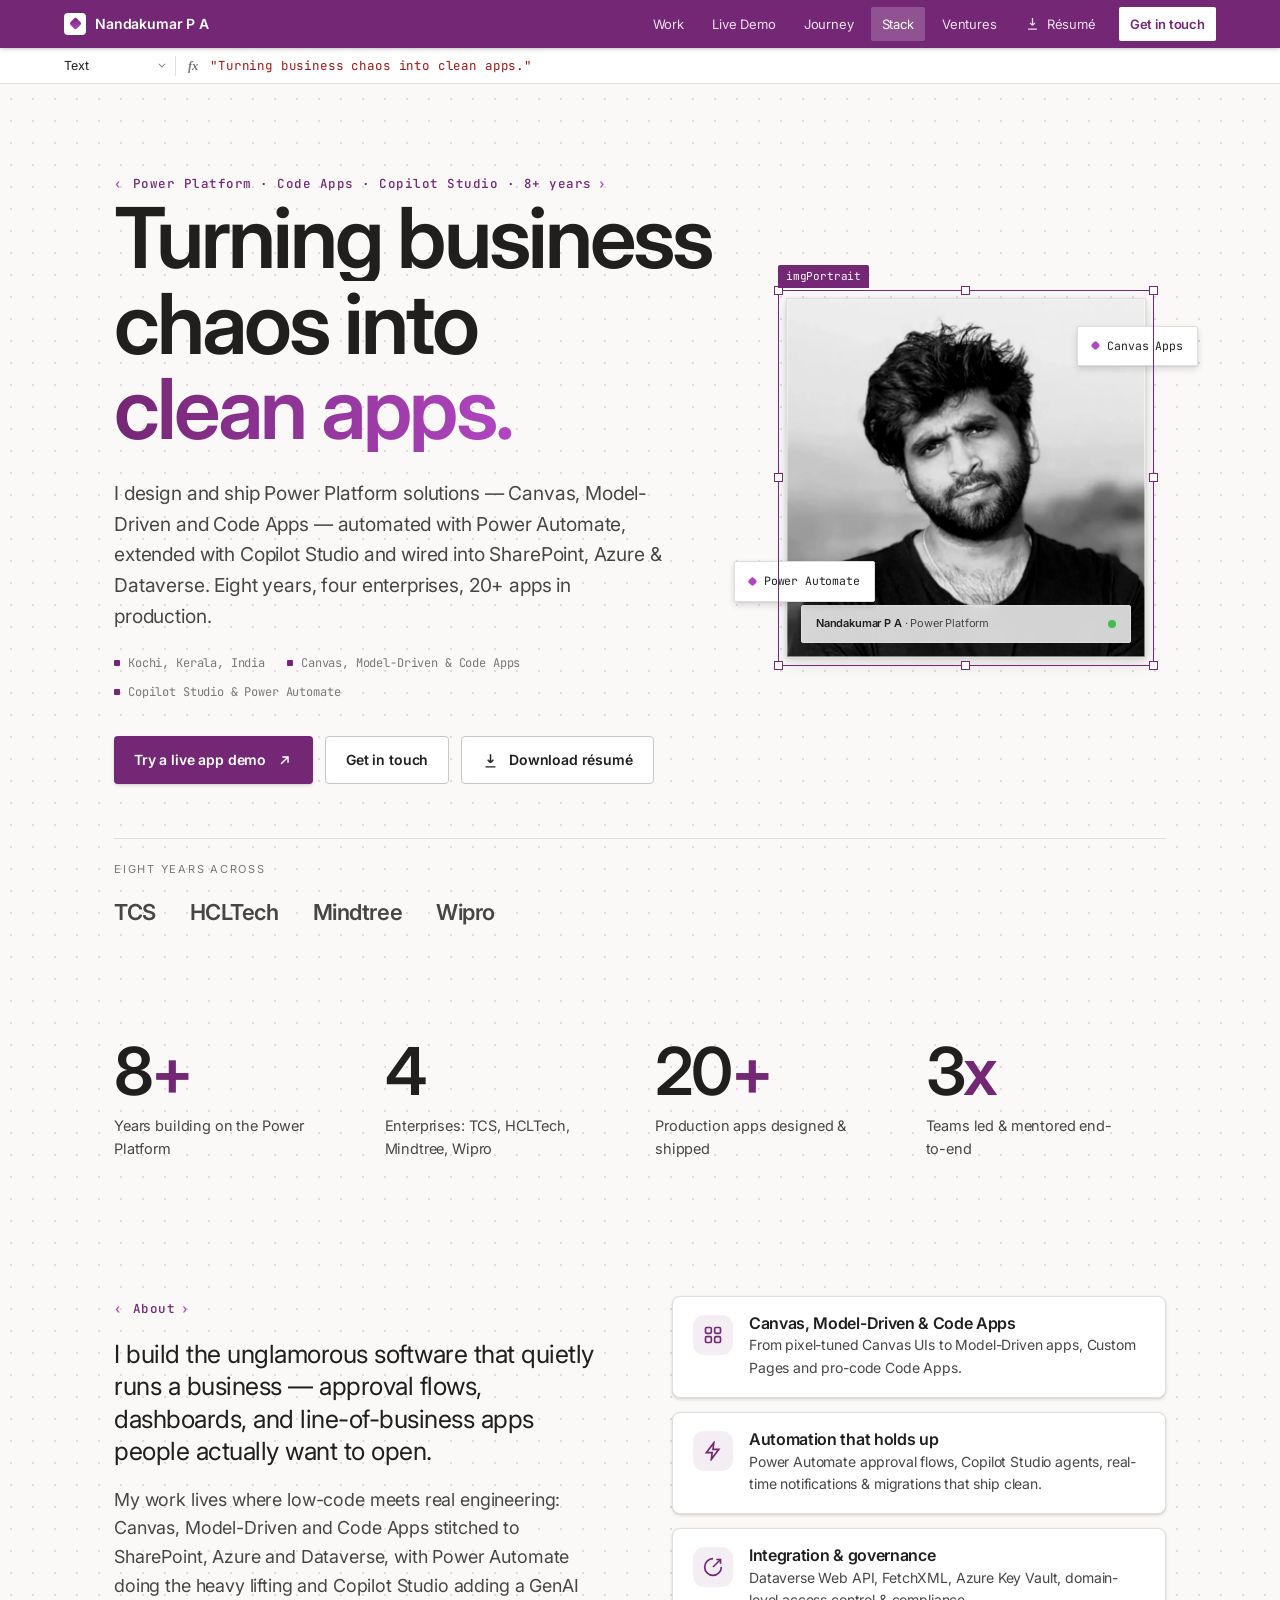
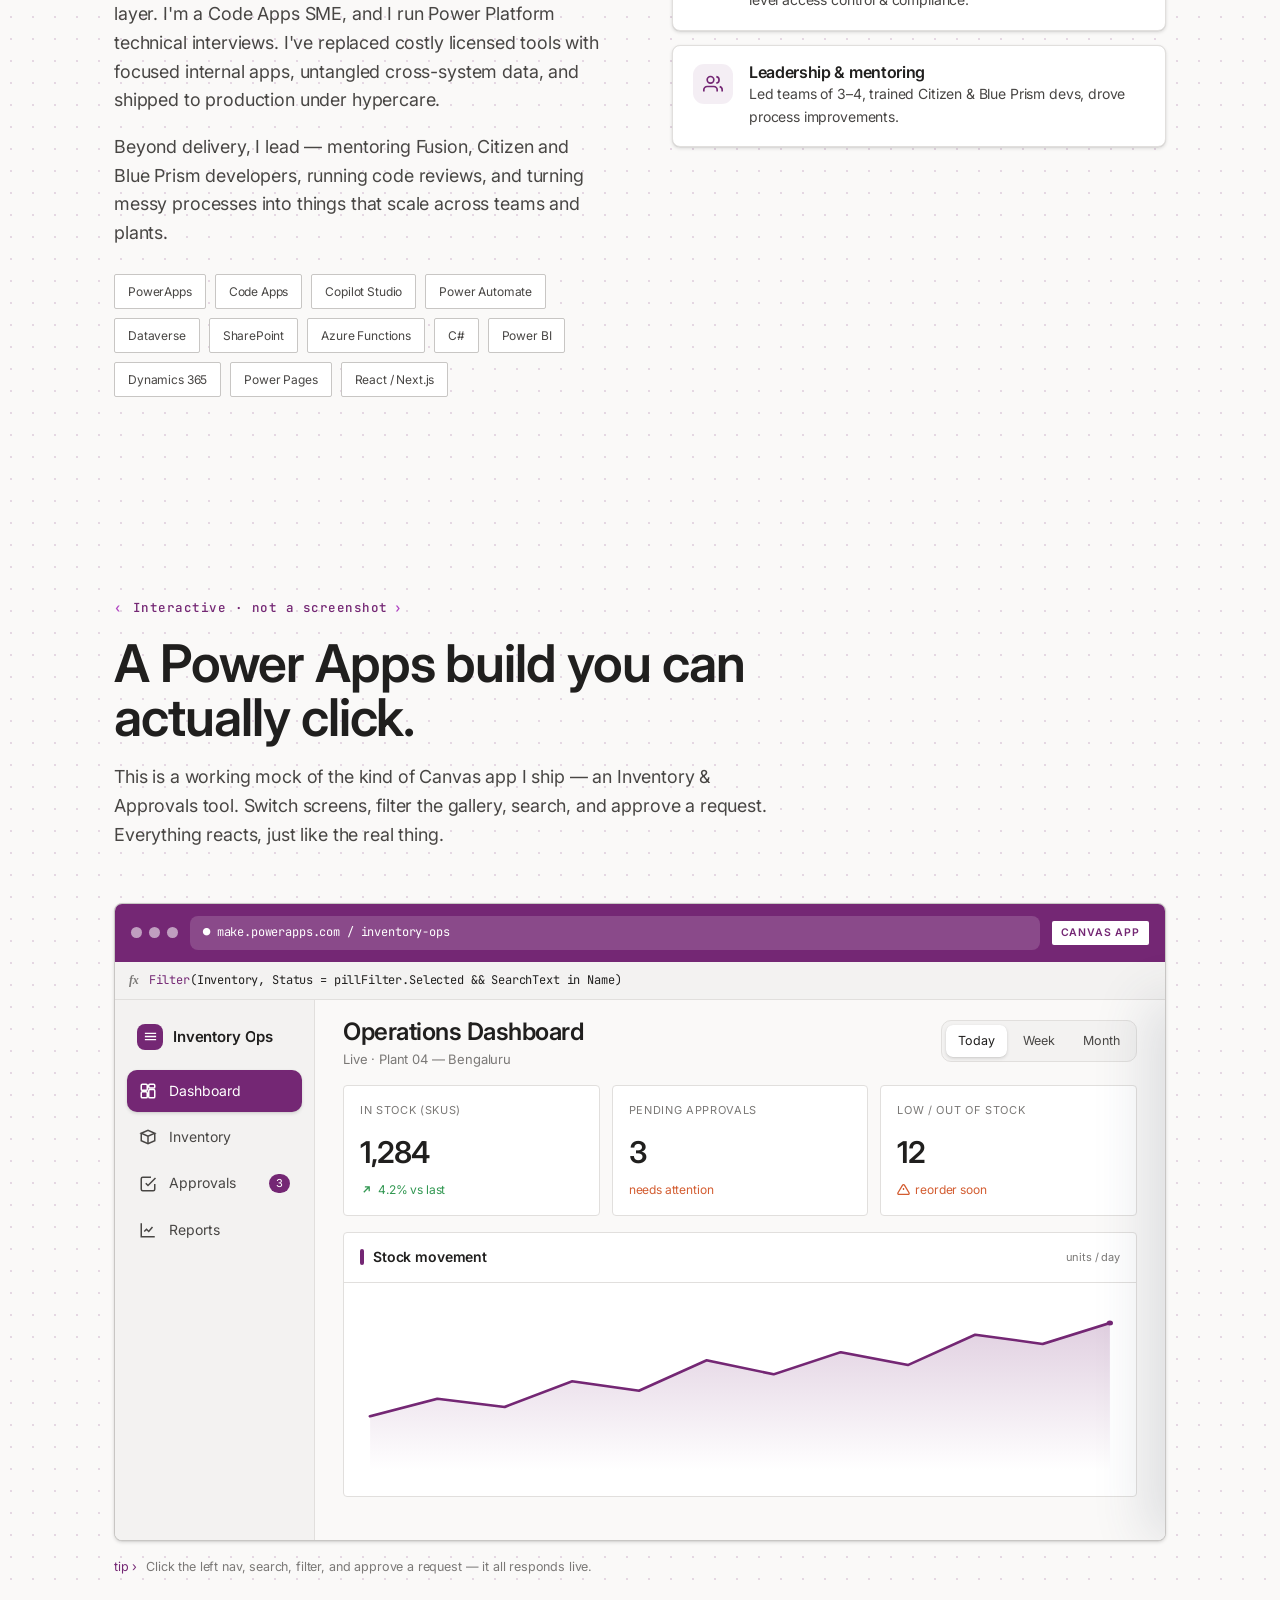
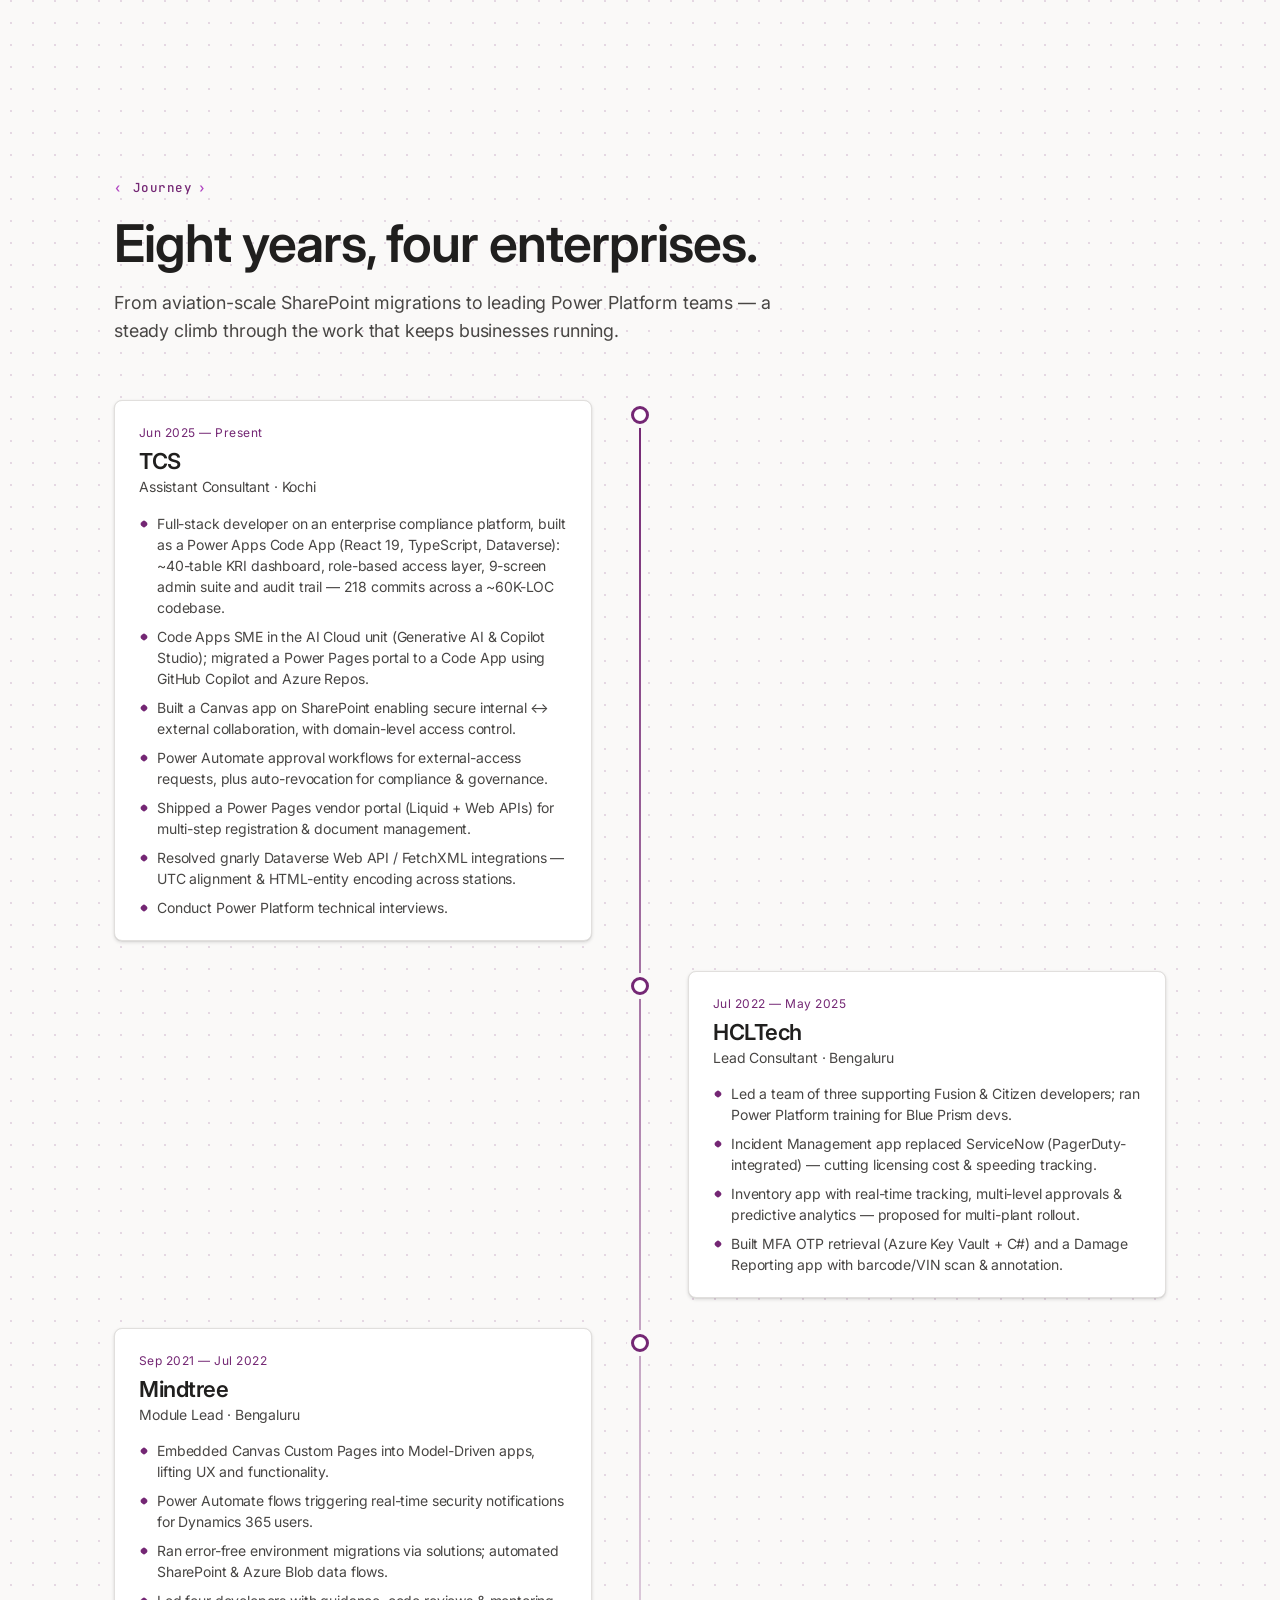
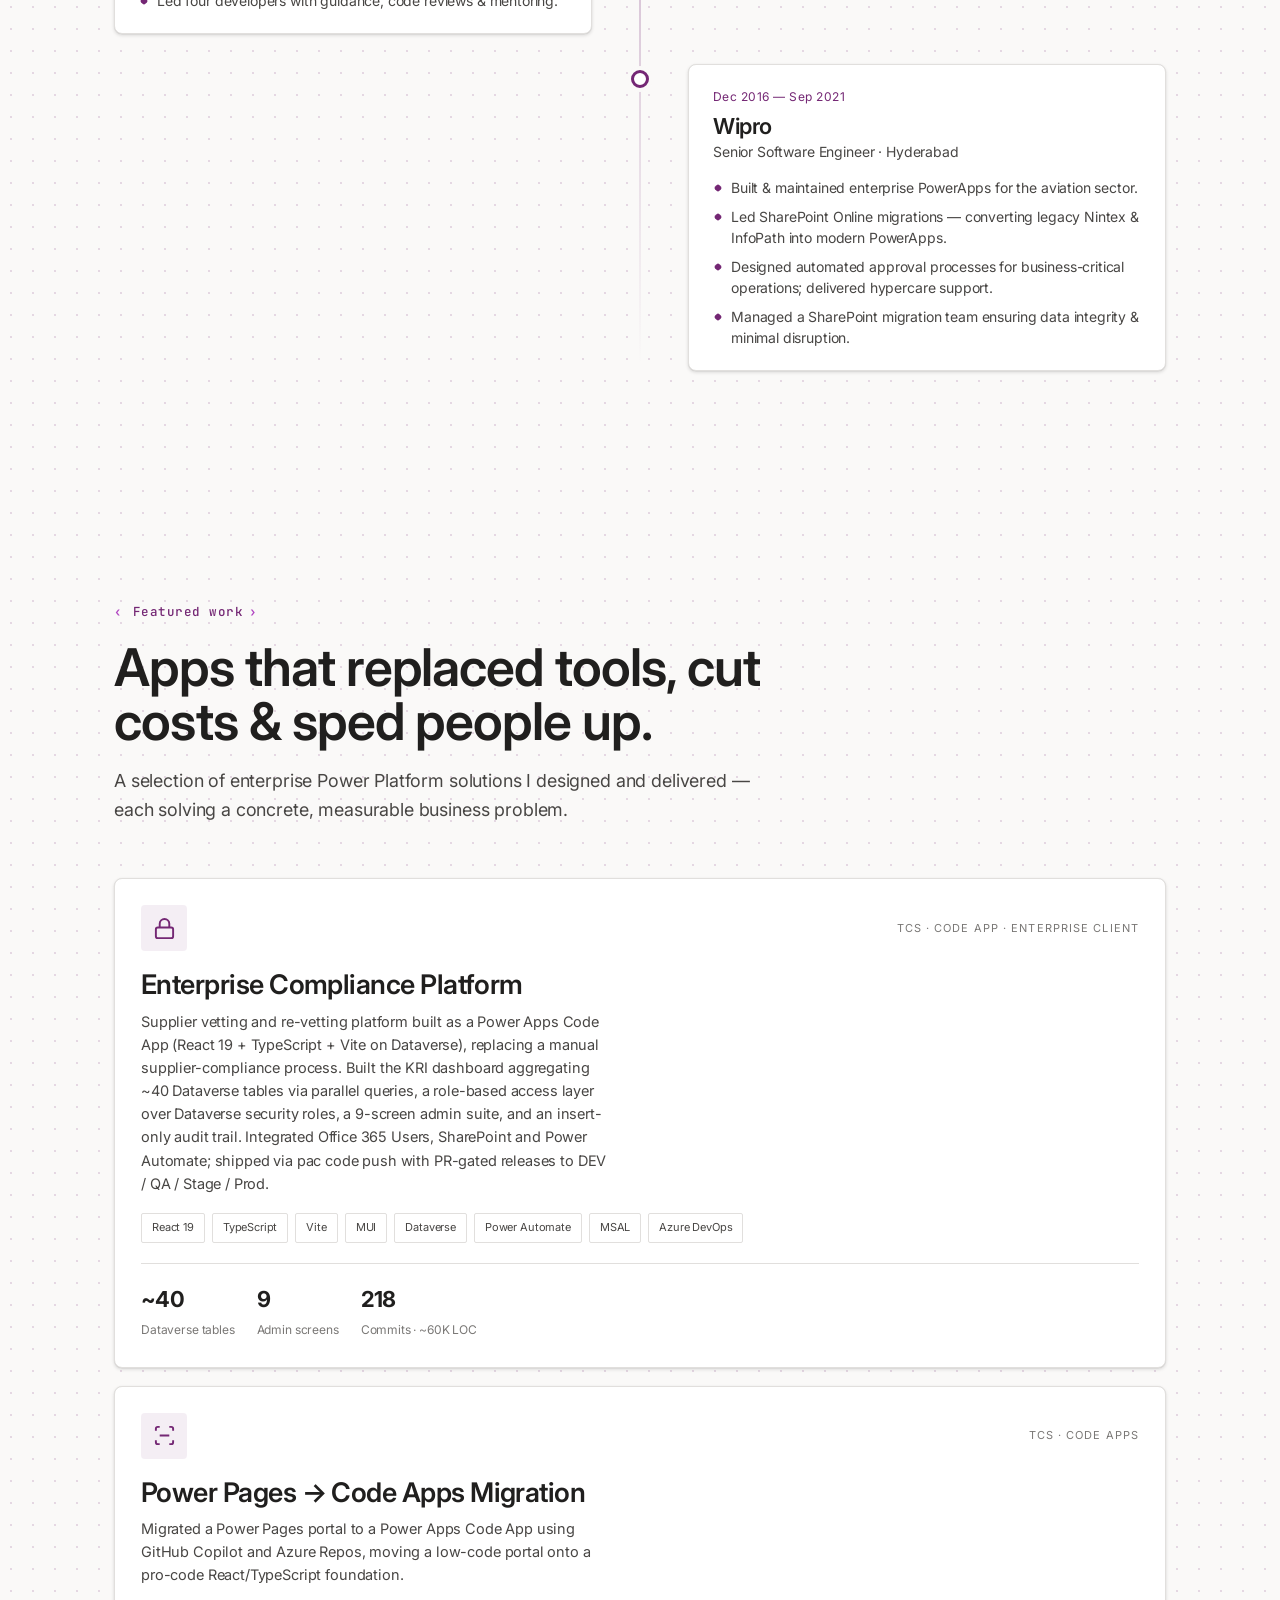
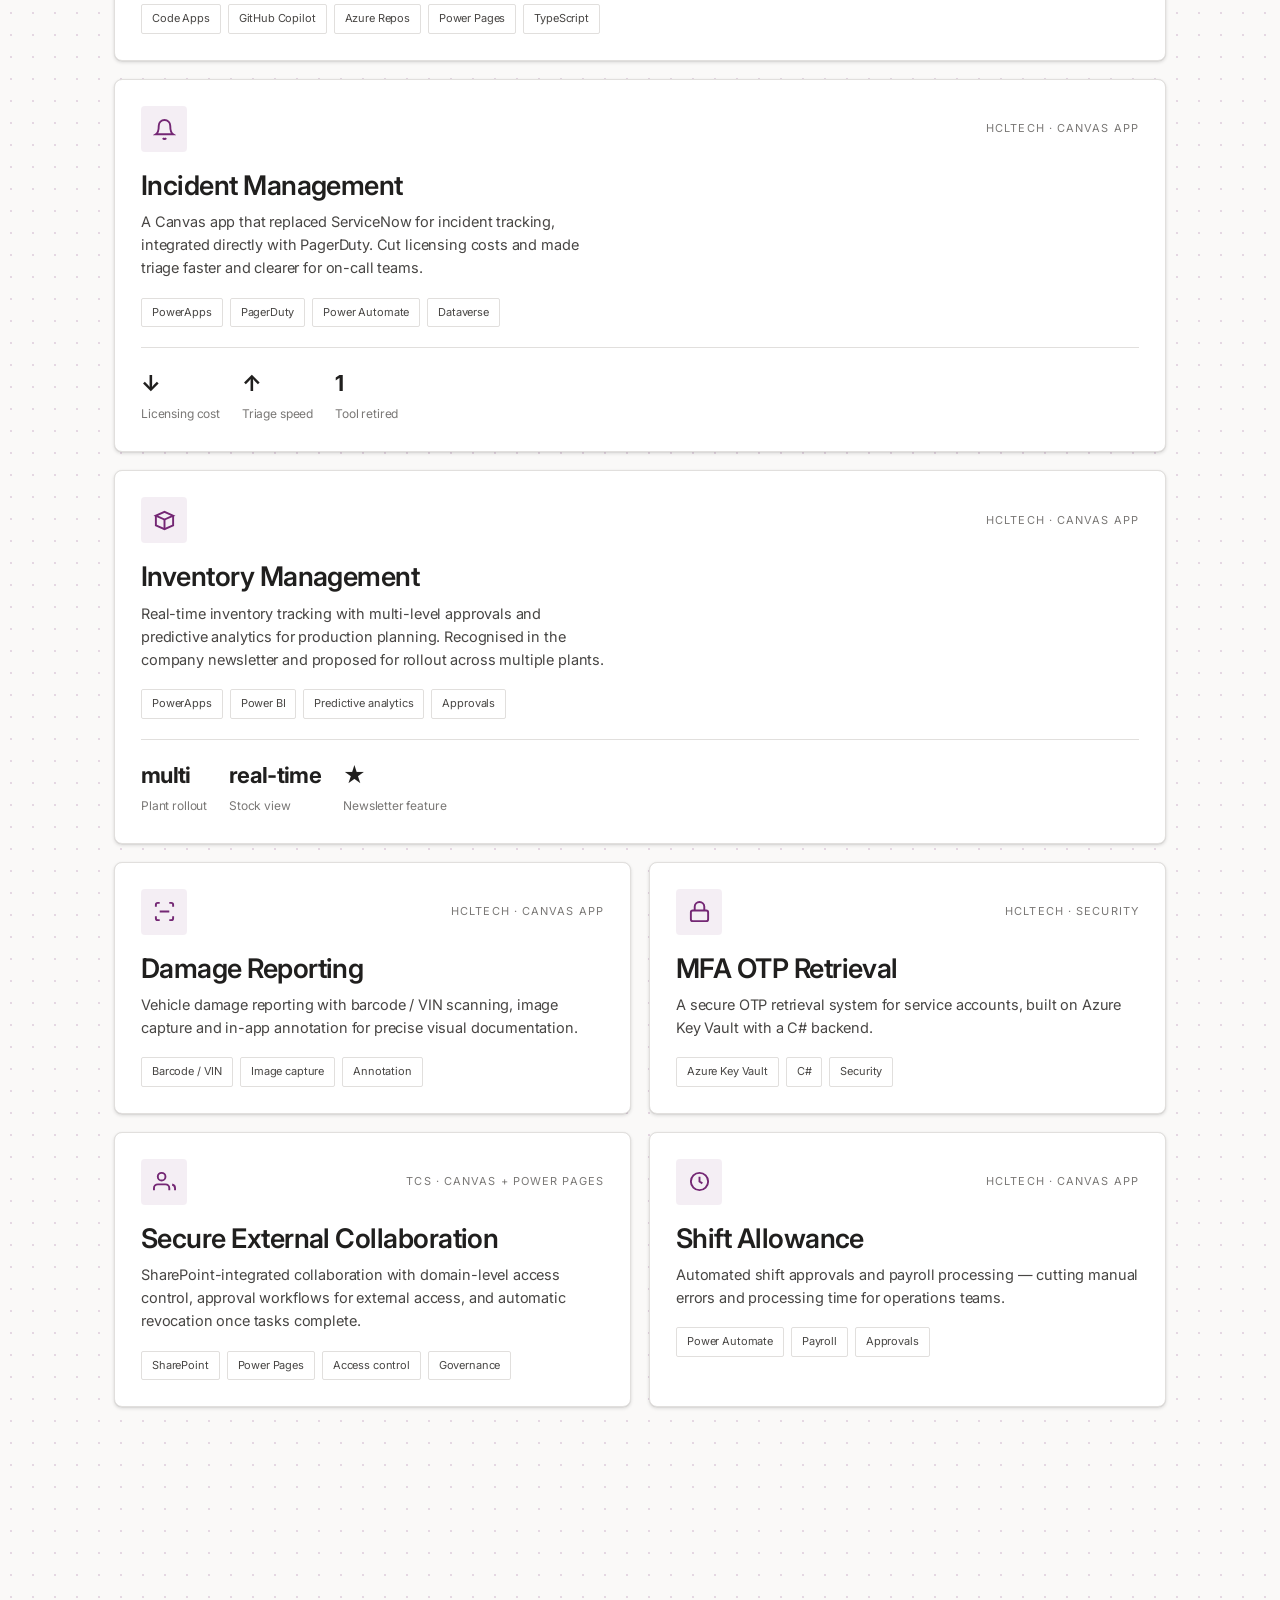
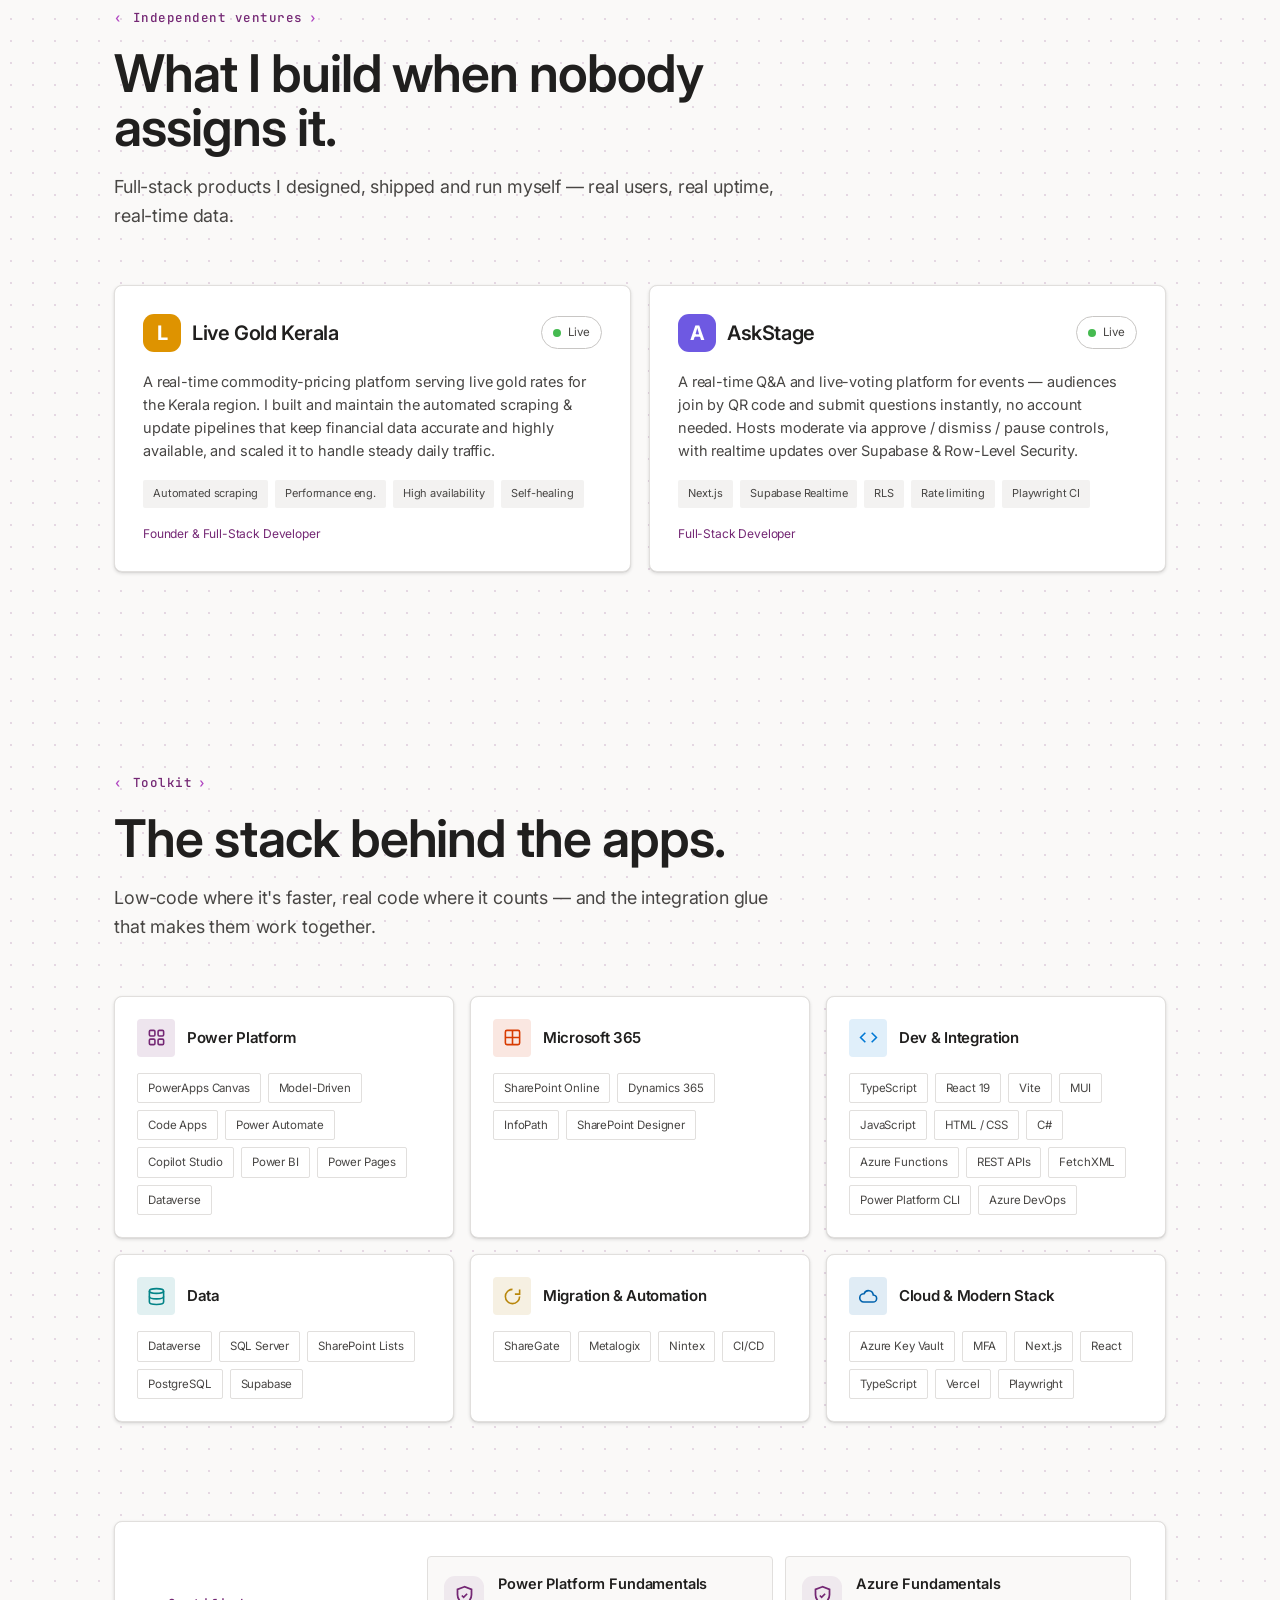
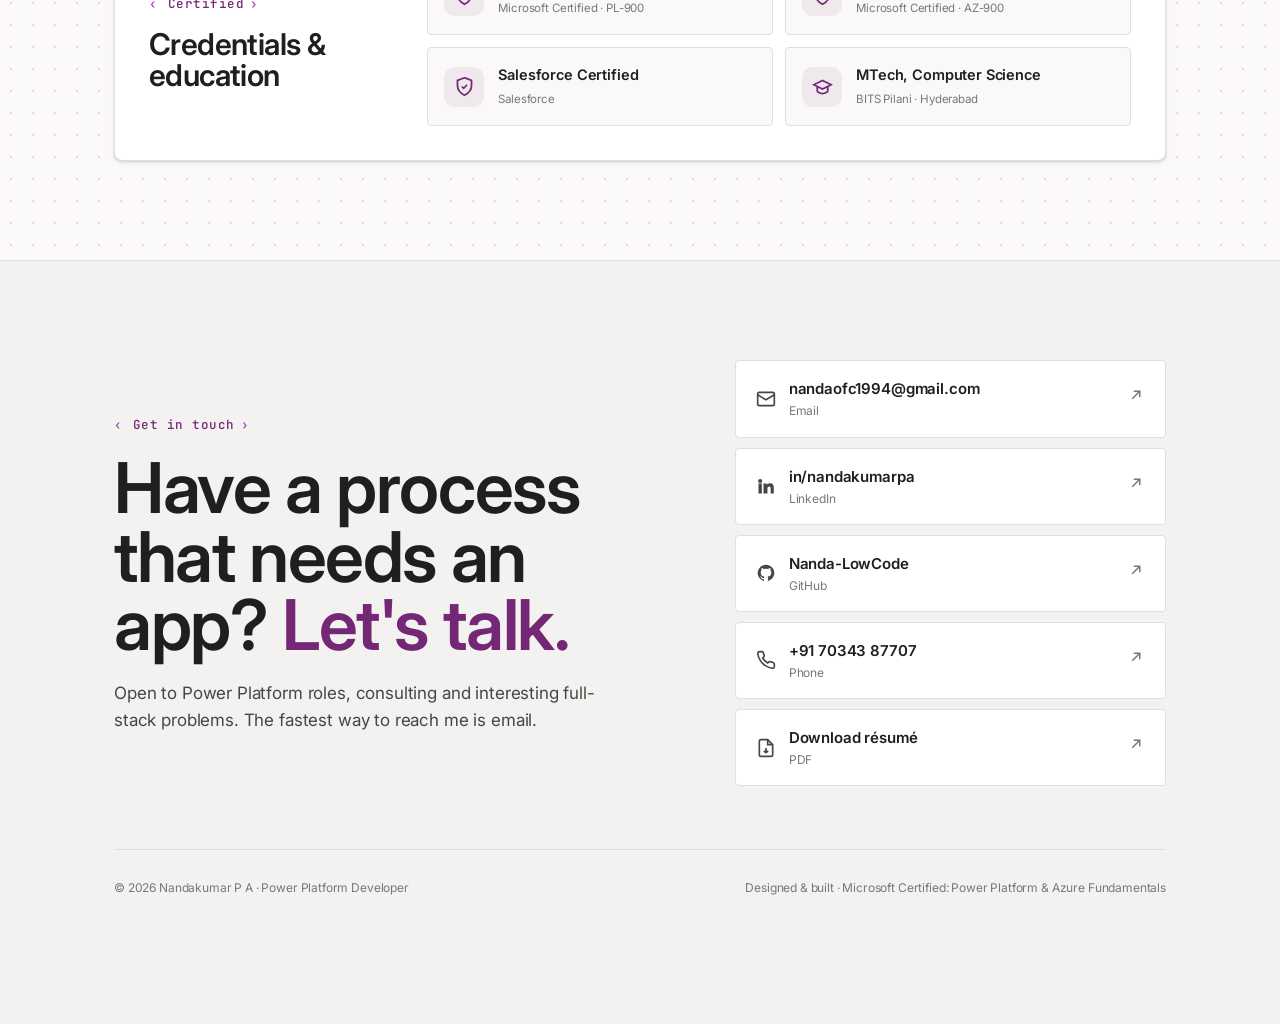
==== commit 08bb269e: "New purple OG image, WebP portrait, drop unused fonts, add JSON-LD, robots, sitemap, analytics Co-Au" ====
--- a/index.html
+++ b/index.html
@@ -23,8 +23,24 @@
 <meta name="twitter:image" content="https://nandaportfolio-neon.vercel.app/assets/og.png" />
 <link rel="preconnect" href="https://fonts.googleapis.com" />
 <link rel="preconnect" href="https://fonts.gstatic.com" crossorigin />
-<link href="https://fonts.googleapis.com/css2?family=Inter:wght@400;500;600;700&family=Space+Grotesk:wght@400;500;600;700&family=Hanken+Grotesk:wght@400;500;600;700&family=JetBrains+Mono:wght@400;500;600&display=swap" rel="stylesheet" />
+<link href="https://fonts.googleapis.com/css2?family=Inter:wght@400;500;600;700&family=JetBrains+Mono:wght@400;500&display=swap" rel="stylesheet" />
 <link rel="stylesheet" href="styles.css" />
+<script type="application/ld+json">
+{
+  "@context": "https://schema.org",
+  "@type": "Person",
+  "name": "Nandakumar P A",
+  "url": "https://nandaportfolio-neon.vercel.app/",
+  "image": "https://nandaportfolio-neon.vercel.app/assets/portrait.webp",
+  "jobTitle": "Power Platform Developer",
+  "description": "Power Platform developer with 8+ years building Canvas, Model-Driven and Code Apps, Power Automate flows and Copilot Studio agents.",
+  "worksFor": { "@type": "Organization", "name": "Tata Consultancy Services" },
+  "alumniOf": { "@type": "CollegeOrUniversity", "name": "BITS Pilani" },
+  "address": { "@type": "PostalAddress", "addressLocality": "Kochi", "addressRegion": "Kerala", "addressCountry": "IN" },
+  "knowsAbout": ["Power Apps", "Power Apps Code Apps", "Power Automate", "Copilot Studio", "Dataverse", "Power Pages", "Azure", "React", "TypeScript"],
+  "sameAs": ["https://www.linkedin.com/in/nandakumarpa/", "https://github.com/Nanda-LowCode"]
+}
+</script>
 </head>
 <body>
 
@@ -79,7 +95,7 @@
       <span class="sel-tag" aria-hidden="true">imgPortrait</span>
       <span class="sel" aria-hidden="true"><i></i><i></i><i></i><i></i><i></i><i></i><i></i><i></i></span>
       <div class="portrait">
-        <img src="assets/portrait.png" alt="Portrait of Nandakumar P A" />
+        <img src="assets/portrait.webp" alt="Portrait of Nandakumar P A" width="720" height="720" fetchpriority="high" />
         <div class="portrait-tag">
           <span><b>Nandakumar P A</b> · Power Platform</span>
           <span class="pulse" aria-hidden="true"></span>
@@ -366,5 +382,6 @@
 </footer>
 
 <script src="app.js"></script>
+<script defer src="/_vercel/insights/script.js"></script>
 </body>
 </html>
--- a/styles.css
+++ b/styles.css
@@ -679,3 +679,8 @@
 [data-theme="powerapps"] .fb-1 { top: 28px; right: -52px; }
 [data-theme="powerapps"] .fb-2 { left: -52px; }
 [data-theme="powerapps"] section[id], [data-theme="powerapps"] footer[id] { scroll-margin-top: 84px; }
+/* timeline: keep cards alternating, but read left-aligned inside every card */
+[data-theme="powerapps"] .tl-item:nth-child(odd) { text-align: left; }
+[data-theme="powerapps"] .tl-item:nth-child(odd) .tl-role { justify-content: flex-start; }
+[data-theme="powerapps"] .tl-item:nth-child(odd) .tl-card li { padding-left: 18px; padding-right: 0; }
+[data-theme="powerapps"] .tl-item:nth-child(odd) .tl-card li::before { left: 2px; right: auto; }
